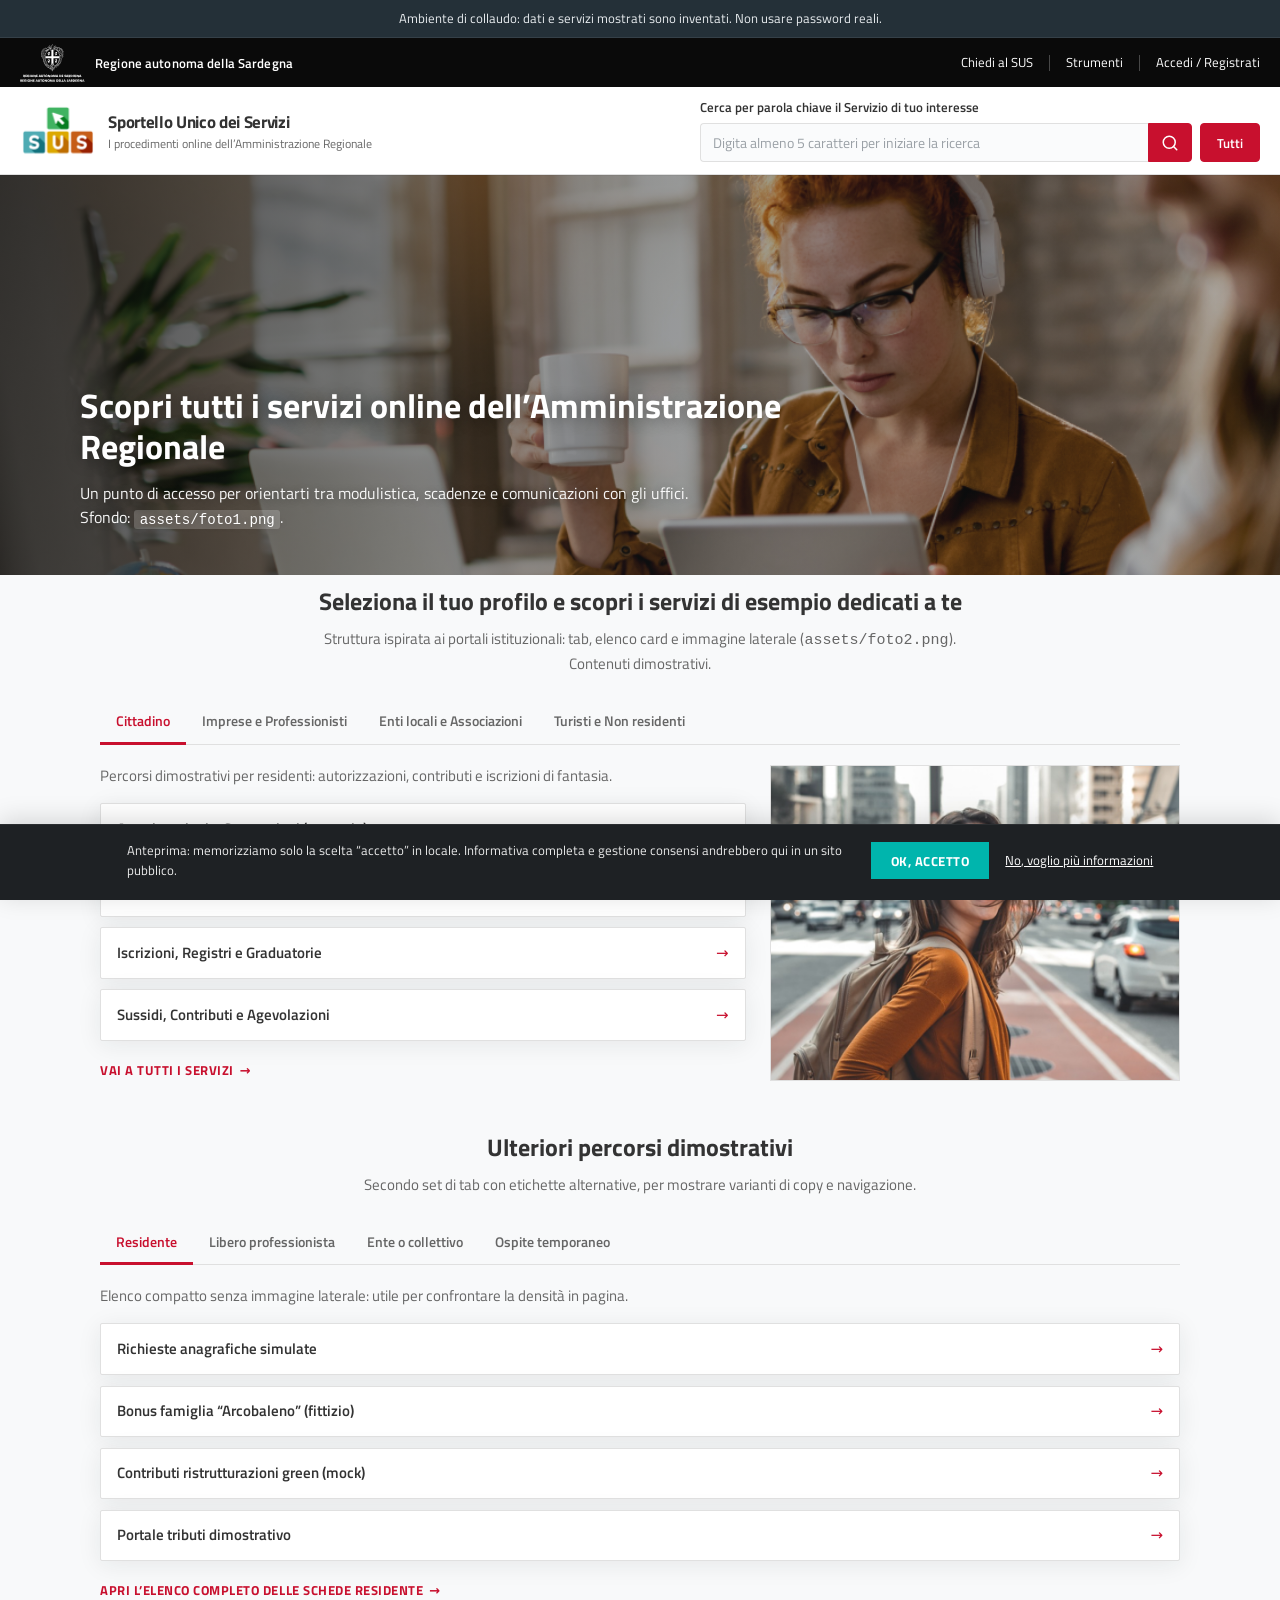
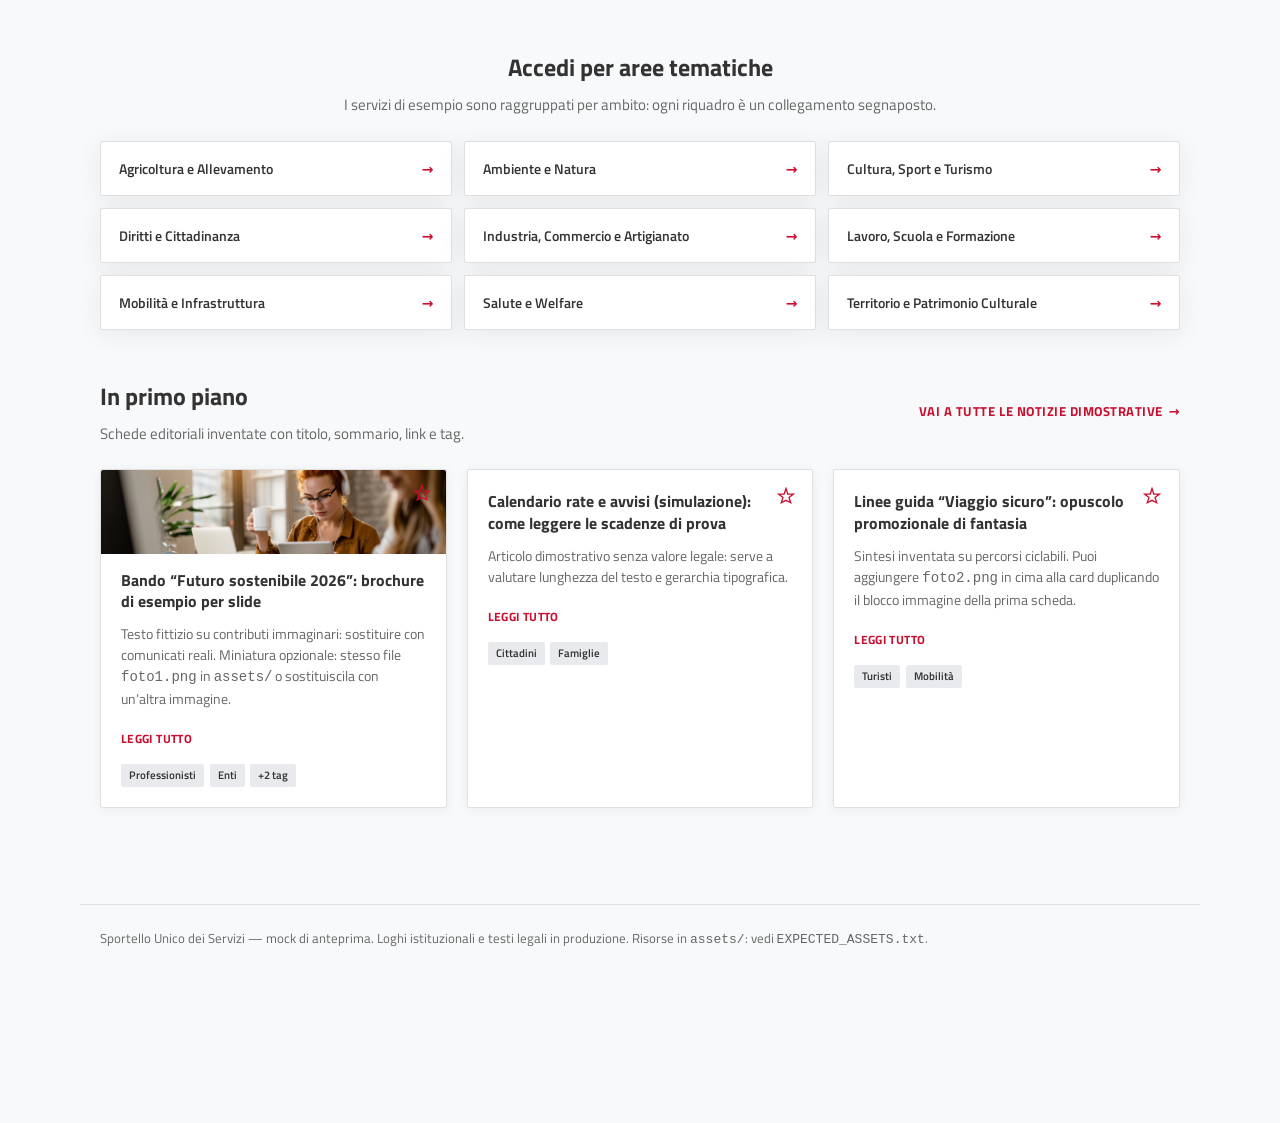
==== index.html @ 2d4ce929 "Update index.html" ====
<!DOCTYPE html>
<!-- Trace: DEMO-SUS-RESTYLE — mock layout; add files listed in assets/EXPECTED_ASSETS.txt -->
<html lang="it">
  <head>
    <meta charset="utf-8" />
    <meta name="viewport" content="width=device-width, initial-scale=1" />
    <meta name="robots" content="noindex, nofollow" />
    <title>Sportello Unico dei Servizi — Dimostrazione</title>
    <link rel="stylesheet" href="styles.css" />
  </head>
  <body data-page="home">
    <div class="demo-banner" role="status">
      Ambiente di collaudo: dati e servizi mostrati sono inventati. Non usare
      password reali.
    </div>

    <header class="site-header">
      <div class="site-header__util">
        <div class="site-header__util-start">
          <div class="site-header__region-brand">
            <img
              class="site-header__region-logo"
              src="assets/regione_autonoma.svg"
              width="102"
              height="60"
              alt=""
              aria-hidden="true"
            />
            <span class="site-header__region-name"
              >Regione autonoma della Sardegna</span
            >
          </div>
        </div>
        <div class="site-header__util-end">
          <a href="#">Chiedi al SUS</a>
          <span class="site-header__util-sep" aria-hidden="true"></span>
          <button type="button">Strumenti</button>
          <span class="site-header__util-sep" aria-hidden="true"></span>
          <a href="#">Accedi / Registrati</a>
        </div>
      </div>
      <div class="site-header__main">
        <a class="site-header__brand" href="index.html">
          <img
            class="site-header__portal-logo"
            src="assets/sus-logo.svg"
            width="160"
            height="52"
            alt="Sportello Unico dei Servizi"
          />
          <span class="site-header__titles">
            <strong>Sportello Unico dei Servizi</strong>
            <span>I procedimenti online dell’Amministrazione Regionale</span>
          </span>
        </a>
        <div class="site-header__search-wrap">
          <p class="site-header__search-label">
            Cerca per parola chiave il Servizio di tuo interesse
          </p>
          <div class="site-header__search-row">
            <div class="site-header__search-combo">
              <input
                type="search"
                placeholder="Digita almeno 5 caratteri per iniziare la ricerca"
                aria-label="Cerca servizi"
                readonly
                tabindex="-1"
              />
              <span class="site-header__search-btn" aria-hidden="true">
                <svg
                  width="18"
                  height="18"
                  viewBox="0 0 24 24"
                  fill="none"
                  stroke="currentColor"
                  stroke-width="2"
                  stroke-linecap="round"
                >
                  <circle cx="11" cy="11" r="8" />
                  <path d="m21 21-4.3-4.3" />
                </svg>
              </span>
            </div>
            <button type="button" class="site-header__search-all">Tutti</button>
          </div>
        </div>
      </div>
    </header>

    <section class="page-hero" aria-labelledby="hero-heading">
      <div class="page-hero__inner">
        <h1 id="hero-heading" class="page-hero__title">
          Scopri tutti i servizi online dell’Amministrazione Regionale
        </h1>
        <p class="page-hero__lead">
          Un punto di accesso per orientarti tra modulistica, scadenze e
          comunicazioni con gli uffici. Sfondo: <code class="page-hero__code"
            >assets/foto1.png</code
          >.
        </p>
      </div>
    </section>

    <div class="landing-main">
      <section
        class="landing-section tab-section profile-block"
        id="section-sus-profiles"
        aria-labelledby="profiles-heading"
      >
        <div class="section-head">
          <h2 id="profiles-heading" class="section-head__title">
            Seleziona il tuo profilo e scopri i servizi di esempio dedicati a te
          </h2>
          <p class="section-head__lead">
            Struttura ispirata ai portali istituzionali: tab, elenco card e
            immagine laterale (<code>assets/foto2.png</code>). Contenuti
            dimostrativi.
          </p>
        </div>
        <div
          class="profile-tabs"
          role="tablist"
          aria-label="Profilo utente (dimostrazione)"
        >
          <button
            type="button"
            class="profile-tabs__tab is-active"
            role="tab"
            aria-selected="true"
            data-tab-id="citizen"
          >
            Cittadino
          </button>
          <button
            type="button"
            class="profile-tabs__tab"
            role="tab"
            aria-selected="false"
            data-tab-id="business"
          >
            Imprese e Professionisti
          </button>
          <button
            type="button"
            class="profile-tabs__tab"
            role="tab"
            aria-selected="false"
            data-tab-id="local"
          >
            Enti locali e Associazioni
          </button>
          <button
            type="button"
            class="profile-tabs__tab"
            role="tab"
            aria-selected="false"
            data-tab-id="tourist"
          >
            Turisti e Non residenti
          </button>
        </div>
        <div class="profile-panels-wrap">
          <div
            class="profile-panel profile-panel--split"
            role="tabpanel"
            data-tab-panel="citizen"
          >
            <div class="profile-panel__main">
              <p class="profile-panel__intro">
                Percorsi dimostrativi per residenti: autorizzazioni, contributi
                e iscrizioni di fantasia.
              </p>
              <ul class="service-list">
                <li>
                  <a href="#"
                    ><span>Autorizzazioni e Concessioni (esempio)</span
                    ><span class="arrow" aria-hidden="true"></span
                  ></a>
                </li>
                <li>
                  <a href="#"
                    ><span>Finanziamenti (scheda mock)</span
                    ><span class="arrow" aria-hidden="true"></span
                  ></a>
                </li>
                <li>
                  <a href="#"
                    ><span>Iscrizioni, Registri e Graduatorie</span
                    ><span class="arrow" aria-hidden="true"></span
                  ></a>
                </li>
                <li>
                  <a href="#"
                    ><span>Sussidi, Contributi e Agevolazioni</span
                    ><span class="arrow" aria-hidden="true"></span
                  ></a>
                </li>
              </ul>
              <p class="profile-panel__cta">
                <a class="text-link" href="#">Vai a tutti i servizi</a>
              </p>
            </div>
            <div class="profile-panel__media">
              <img
                src="assets/foto2.png"
                width="520"
                height="360"
                alt=""
                loading="lazy"
              />
            </div>
          </div>
          <div
            class="profile-panel profile-panel--split"
            hidden
            role="tabpanel"
            data-tab-panel="business"
          >
            <div class="profile-panel__main">
              <p class="profile-panel__intro">
                Schede di prova per imprese, studi professionali e artigiani.
              </p>
              <ul class="service-list">
                <li>
                  <a href="#"
                    ><span>Bandi e finanziamenti impresa (fittizio)</span
                    ><span class="arrow" aria-hidden="true"></span
                  ></a>
                </li>
                <li>
                  <a href="#"
                    ><span>Commercio e vigilanza — moduli demo</span
                    ><span class="arrow" aria-hidden="true"></span
                  ></a>
                </li>
                <li>
                  <a href="#"
                    ><span>Certificazioni e dichiarazioni (mock)</span
                    ><span class="arrow" aria-hidden="true"></span
                  ></a>
                </li>
                <li>
                  <a href="#"
                    ><span>Innovazione e digitalizzazione (esempio)</span
                    ><span class="arrow" aria-hidden="true"></span
                  ></a>
                </li>
              </ul>
              <p class="profile-panel__cta">
                <a class="text-link" href="#">Vai a tutti i servizi</a>
              </p>
            </div>
            <div class="profile-panel__media">
              <img
                src="assets/foto2.png"
                width="520"
                height="360"
                alt=""
                loading="lazy"
              />
            </div>
          </div>
          <div
            class="profile-panel profile-panel--split"
            hidden
            role="tabpanel"
            data-tab-panel="local"
          >
            <div class="profile-panel__main">
              <p class="profile-panel__intro">
                Contenuti di esempio per enti territoriali e associazioni
                convenzionate.
              </p>
              <ul class="service-list">
                <li>
                  <a href="#"
                    ><span>Progetti e convenzioni (testo dimostrativo)</span
                    ><span class="arrow" aria-hidden="true"></span
                  ></a>
                </li>
                <li>
                  <a href="#"
                    ><span>Modulistica PNRR / fondi (fittizio)</span
                    ><span class="arrow" aria-hidden="true"></span
                  ></a>
                </li>
                <li>
                  <a href="#"
                    ><span>Trasparenza e pubblicità atti (mock)</span
                    ><span class="arrow" aria-hidden="true"></span
                  ></a>
                </li>
                <li>
                  <a href="#"
                    ><span>Partecipazione e consultazioni (esempio)</span
                    ><span class="arrow" aria-hidden="true"></span
                  ></a>
                </li>
              </ul>
              <p class="profile-panel__cta">
                <a class="text-link" href="#">Vai a tutti i servizi</a>
              </p>
            </div>
            <div class="profile-panel__media">
              <img
                src="assets/foto2.png"
                width="520"
                height="360"
                alt=""
                loading="lazy"
              />
            </div>
          </div>
          <div
            class="profile-panel profile-panel--split"
            hidden
            role="tabpanel"
            data-tab-panel="tourist"
          >
            <div class="profile-panel__main">
              <p class="profile-panel__intro">
                Informazioni di cortesia simulate per soggiorni brevi e
                visitatori.
              </p>
              <ul class="service-list">
                <li>
                  <a href="#"
                    ><span>Orientamento sanitario (scheda demo)</span
                    ><span class="arrow" aria-hidden="true"></span
                  ></a>
                </li>
                <li>
                  <a href="#"
                    ><span>Mobilità, parcheggi e trasporti (esempio)</span
                    ><span class="arrow" aria-hidden="true"></span
                  ></a>
                </li>
                <li>
                  <a href="#"
                    ><span>Cultura, eventi e musei (fittizio)</span
                    ><span class="arrow" aria-hidden="true"></span
                  ></a>
                </li>
                <li>
                  <a href="#"
                    ><span>Permessi e pratiche per non residenti (mock)</span
                    ><span class="arrow" aria-hidden="true"></span
                  ></a>
                </li>
              </ul>
              <p class="profile-panel__cta">
                <a class="text-link" href="#">Vai a tutti i servizi</a>
              </p>
            </div>
            <div class="profile-panel__media">
              <img
                src="assets/foto2.png"
                width="520"
                height="360"
                alt=""
                loading="lazy"
              />
            </div>
          </div>
        </div>
      </section>

      <section
        class="landing-section tab-section profile-block-secondary"
        id="section-demo-profiles"
        aria-labelledby="demo-profiles-heading"
      >
        <div class="section-head">
          <h2 id="demo-profiles-heading" class="section-head__title">
            Ulteriori percorsi dimostrativi
          </h2>
          <p class="section-head__lead">
            Secondo set di tab con etichette alternative, per mostrare varianti
            di copy e navigazione.
          </p>
        </div>
        <div class="profile-tabs" role="tablist" aria-label="Profili demo">
          <button
            type="button"
            class="profile-tabs__tab is-active"
            role="tab"
            aria-selected="true"
            data-tab-id="resident"
          >
            Residente
          </button>
          <button
            type="button"
            class="profile-tabs__tab"
            role="tab"
            aria-selected="false"
            data-tab-id="freelance"
          >
            Libero professionista
          </button>
          <button
            type="button"
            class="profile-tabs__tab"
            role="tab"
            aria-selected="false"
            data-tab-id="collective"
          >
            Ente o collettivo
          </button>
          <button
            type="button"
            class="profile-tabs__tab"
            role="tab"
            aria-selected="false"
            data-tab-id="guest"
          >
            Ospite temporaneo
          </button>
        </div>
        <div class="profile-panels-wrap">
          <div class="profile-panel" role="tabpanel" data-tab-panel="resident">
            <p class="profile-panel__intro">
              Elenco compatto senza immagine laterale: utile per confrontare la
              densità in pagina.
            </p>
            <ul class="service-list">
              <li>
                <a href="#"
                  ><span>Richieste anagrafiche simulate</span
                  ><span class="arrow" aria-hidden="true"></span
                ></a>
              </li>
              <li>
                <a href="#"
                  ><span>Bonus famiglia “Arcobaleno” (fittizio)</span
                  ><span class="arrow" aria-hidden="true"></span
                ></a>
              </li>
              <li>
                <a href="#"
                  ><span>Contributi ristrutturazioni green (mock)</span
                  ><span class="arrow" aria-hidden="true"></span
                ></a>
              </li>
              <li>
                <a href="#"
                  ><span>Portale tributi dimostrativo</span
                  ><span class="arrow" aria-hidden="true"></span
                ></a>
              </li>
            </ul>
            <p class="profile-panel__cta">
              <a class="text-link" href="#"
                >Apri l’elenco completo delle schede residente</a
              >
            </p>
          </div>
          <div
            class="profile-panel"
            hidden
            role="tabpanel"
            data-tab-panel="freelance"
          >
            <p class="profile-panel__intro">
              Flussi inventati per partite IVA e studi professionali.
            </p>
            <ul class="service-list">
              <li>
                <a href="#"
                  ><span>Adempimenti “FastTrack” (mock)</span
                  ><span class="arrow" aria-hidden="true"></span
                ></a>
              </li>
              <li>
                <a href="#"
                  ><span>Formazione continua — avvisi demo</span
                  ><span class="arrow" aria-hidden="true"></span
                ></a>
              </li>
              <li>
                <a href="#"
                  ><span>Bandi cooperazione (esempio)</span
                  ><span class="arrow" aria-hidden="true"></span
                ></a>
              </li>
              <li>
                <a href="#"
                  ><span>Certificazioni ambientali (fittizio)</span
                  ><span class="arrow" aria-hidden="true"></span
                ></a>
              </li>
            </ul>
            <p class="profile-panel__cta">
              <a class="text-link" href="#">Vai alle schede professionisti</a>
            </p>
          </div>
          <div
            class="profile-panel"
            hidden
            role="tabpanel"
            data-tab-panel="collective"
          >
            <p class="profile-panel__intro">
              Modulistica e avvisi di prova per enti e associazioni.
            </p>
            <ul class="service-list">
              <li>
                <a href="#"
                  ><span>Avvisi per enti convenzionati</span
                  ><span class="arrow" aria-hidden="true"></span
                ></a>
              </li>
              <li>
                <a href="#"
                  ><span>Progetti comunitari (mock)</span
                  ><span class="arrow" aria-hidden="true"></span
                ></a>
              </li>
              <li>
                <a href="#"
                  ><span>Report trasparenza (dati finti)</span
                  ><span class="arrow" aria-hidden="true"></span
                ></a>
              </li>
              <li>
                <a href="#"
                  ><span>Calendario incontri (esempio)</span
                  ><span class="arrow" aria-hidden="true"></span
                ></a>
              </li>
            </ul>
            <p class="profile-panel__cta">
              <a class="text-link" href="#">Risorse per gli enti</a>
            </p>
          </div>
          <div
            class="profile-panel"
            hidden
            role="tabpanel"
            data-tab-panel="guest"
          >
            <p class="profile-panel__intro">
              FAQ e guide simulate per visitatori temporanei.
            </p>
            <ul class="service-list">
              <li>
                <a href="#"
                  ><span>Guida “48 ore in città” (fittizio)</span
                  ><span class="arrow" aria-hidden="true"></span
                ></a>
              </li>
              <li>
                <a href="#"
                  ><span>Sanità di base — testo esemplificativo</span
                  ><span class="arrow" aria-hidden="true"></span
                ></a>
              </li>
              <li>
                <a href="#"
                  ><span>Mobilità e parcheggi (demo)</span
                  ><span class="arrow" aria-hidden="true"></span
                ></a>
              </li>
              <li>
                <a href="#"
                  ><span>Eventi stagionali (calendario mock)</span
                  ><span class="arrow" aria-hidden="true"></span
                ></a>
              </li>
            </ul>
            <p class="profile-panel__cta">
              <a class="text-link" href="#">Area visitatori</a>
            </p>
          </div>
        </div>
      </section>

      <section class="landing-section" aria-labelledby="themes-heading">
        <div class="section-head">
          <h2 id="themes-heading" class="section-head__title">
            Accedi per aree tematiche
          </h2>
          <p class="section-head__lead">
            I servizi di esempio sono raggruppati per ambito: ogni riquadro è un
            collegamento segnaposto.
          </p>
        </div>
        <div class="theme-grid">
          <a class="theme-grid__cell" href="#"
            ><span>Agricoltura e Allevamento</span
            ><span class="arrow" aria-hidden="true"></span
          ></a>
          <a class="theme-grid__cell" href="#"
            ><span>Ambiente e Natura</span
            ><span class="arrow" aria-hidden="true"></span
          ></a>
          <a class="theme-grid__cell" href="#"
            ><span>Cultura, Sport e Turismo</span
            ><span class="arrow" aria-hidden="true"></span
          ></a>
          <a class="theme-grid__cell" href="#"
            ><span>Diritti e Cittadinanza</span
            ><span class="arrow" aria-hidden="true"></span
          ></a>
          <a class="theme-grid__cell" href="#"
            ><span>Industria, Commercio e Artigianato</span
            ><span class="arrow" aria-hidden="true"></span
          ></a>
          <a class="theme-grid__cell" href="#"
            ><span>Lavoro, Scuola e Formazione</span
            ><span class="arrow" aria-hidden="true"></span
          ></a>
          <a class="theme-grid__cell" href="#"
            ><span>Mobilità e Infrastruttura</span
            ><span class="arrow" aria-hidden="true"></span
          ></a>
          <a class="theme-grid__cell" href="#"
            ><span>Salute e Welfare</span
            ><span class="arrow" aria-hidden="true"></span
          ></a>
          <a class="theme-grid__cell" href="#"
            ><span>Territorio e Patrimonio Culturale</span
            ><span class="arrow" aria-hidden="true"></span
          ></a>
        </div>
      </section>

      <section class="landing-section" aria-labelledby="spotlight-heading">
        <div class="section-head section-head--row">
          <div>
            <h2 id="spotlight-heading" class="section-head__title">
              In primo piano
            </h2>
            <p class="section-head__lead">
              Schede editoriali inventate con titolo, sommario, link e tag.
            </p>
          </div>
          <a class="text-link text-link--block" href="#"
            >Vai a tutte le notizie dimostrative</a
          >
        </div>
        <div class="spotlight-grid">
          <article class="spotlight-card spotlight-card--has-thumb">
            <div class="spotlight-card__thumb-wrap">
              <img
                class="spotlight-card__thumb"
                src="assets/foto1.png"
                width="400"
                height="200"
                alt=""
                loading="lazy"
              />
              <button
                type="button"
                class="spotlight-card__pin"
                aria-label="Preferito (dimostrativo)"
              >
                <svg
                  width="18"
                  height="18"
                  viewBox="0 0 24 24"
                  fill="none"
                  stroke="currentColor"
                  stroke-width="1.75"
                  aria-hidden="true"
                >
                  <path
                    d="M12 2l2.4 7.4H22l-6 4.6 2.3 7L12 17.8 5.7 21l2.3-7-6-4.6h7.6L12 2z"
                  />
                </svg>
              </button>
            </div>
            <h3 class="spotlight-card__title">
              Bando “Futuro sostenibile 2026”: brochure di esempio per slide
            </h3>
            <p class="spotlight-card__excerpt">
              Testo fittizio su contributi immaginari: sostituire con comunicati
              reali. Miniatura opzionale: stesso file
              <code>foto1.png</code> in <code>assets/</code> o sostituiscila con
              un’altra immagine.
            </p>
            <a class="spotlight-card__read" href="#">Leggi tutto</a>
            <div class="spotlight-card__tags">
              <span class="tag">Professionisti</span>
              <span class="tag">Enti</span>
              <span class="tag">+2 tag</span>
            </div>
          </article>
          <article class="spotlight-card">
            <button
              type="button"
              class="spotlight-card__pin"
              aria-label="Preferito (dimostrativo)"
            >
              <svg
                width="18"
                height="18"
                viewBox="0 0 24 24"
                fill="none"
                stroke="currentColor"
                stroke-width="1.75"
                aria-hidden="true"
              >
                <path
                  d="M12 2l2.4 7.4H22l-6 4.6 2.3 7L12 17.8 5.7 21l2.3-7-6-4.6h7.6L12 2z"
                />
              </svg>
            </button>
            <h3 class="spotlight-card__title">
              Calendario rate e avvisi (simulazione): come leggere le scadenze di
              prova
            </h3>
            <p class="spotlight-card__excerpt">
              Articolo dimostrativo senza valore legale: serve a valutare
              lunghezza del testo e gerarchia tipografica.
            </p>
            <a class="spotlight-card__read" href="#">Leggi tutto</a>
            <div class="spotlight-card__tags">
              <span class="tag">Cittadini</span>
              <span class="tag">Famiglie</span>
            </div>
          </article>
          <article class="spotlight-card">
            <button
              type="button"
              class="spotlight-card__pin"
              aria-label="Preferito (dimostrativo)"
            >
              <svg
                width="18"
                height="18"
                viewBox="0 0 24 24"
                fill="none"
                stroke="currentColor"
                stroke-width="1.75"
                aria-hidden="true"
              >
                <path
                  d="M12 2l2.4 7.4H22l-6 4.6 2.3 7L12 17.8 5.7 21l2.3-7-6-4.6h7.6L12 2z"
                />
              </svg>
            </button>
            <h3 class="spotlight-card__title">
              Linee guida “Viaggio sicuro”: opuscolo promozionale di fantasia
            </h3>
            <p class="spotlight-card__excerpt">
              Sintesi inventata su percorsi ciclabili. Puoi aggiungere
              <code>foto2.png</code> in cima alla card duplicando il blocco
              immagine della prima scheda.
            </p>
            <a class="spotlight-card__read" href="#">Leggi tutto</a>
            <div class="spotlight-card__tags">
              <span class="tag">Turisti</span>
              <span class="tag">Mobilità</span>
            </div>
          </article>
        </div>
      </section>
    </div>

    <footer class="site-footer">
      <p>
        Sportello Unico dei Servizi — mock di anteprima. Loghi istituzionali e
        testi legali in produzione. Risorse in <code>assets/</code>: vedi
        <code>EXPECTED_ASSETS.txt</code>.
      </p>
    </footer>

    <div
      id="cookie-banner"
      class="cookie-banner"
      role="region"
      aria-label="Messaggio cookie dimostrativo"
    >
      <p class="cookie-banner__text">
        Anteprima: memorizziamo solo la scelta “accetto” in locale. Informativa
        completa e gestione consensi andrebbero qui in un sito pubblico.
      </p>
      <div class="cookie-banner__actions">
        <button type="button" id="cookie-accept" class="cookie-banner__accept">
          OK, ACCETTO
        </button>
        <a class="cookie-banner__more" href="#">No, voglio più informazioni</a>
      </div>
    </div>

    <script src="app.js"></script>
    <script type='text/javascript'>
	function initEmbeddedMessaging() {
		try {
			embeddedservice_bootstrap.settings.language = 'it'; // For example, enter 'en' or 'en-US'

			embeddedservice_bootstrap.init(
				'00DHp00000KPvKF',
				'Messaging_Settig_for_Agentforce',
				'https://dx1777560661981.my.site.com/ESWMessagingSettigforA1778484391162',
				{
					scrt2URL: 'https://dx1777560661981.my.salesforce-scrt.com'
				}
			);
		} catch (err) {
			console.error('Error loading Embedded Messaging: ', err);
		}
	};
</script>
<script type='text/javascript' src='https://dx1777560661981.my.site.com/ESWMessagingSettigforA1778484391162/assets/js/bootstrap.min.js' onload='initEmbeddedMessaging()'></script>

  </body>
</html>
---- styles.css ----
/* Trace: DEMO-SUS-RESTYLE — SUS-inspired UI for static POC */

@import url("https://fonts.googleapis.com/css2?family=Titillium+Web:ital,wght@0,400;0,600;0,700;1,400&display=swap");

:root {
  --color-page-bg: #f8f9fa;
  --color-surface: #ffffff;
  --color-text: #333333;
  --color-muted: #666666;
  --color-border: #e0e0e0;
  --color-header-dark: #0a0a0a;
  --color-header-darker: #1e2124;
  --color-accent-red: #c8102e;
  --color-accent-red-hover: #a00d26;
  --color-accent-teal: #00b5ad;
  --color-accent-teal-hover: #009a94;
  --color-demo-bar: #243038;
  --radius: 4px;
  --radius-card: 2px;
  --shadow-soft: 0 4px 24px rgba(30, 33, 36, 0.08);
  --shadow-card: 0 2px 12px rgba(30, 33, 36, 0.06);
  --focus-ring: 0 0 0 3px rgba(200, 16, 46, 0.35);
  --header-util-height: 40px;
  --header-main-height: 72px;
}

*,
*::before,
*::after {
  box-sizing: border-box;
}

html {
  font-size: 16px;
}

body {
  margin: 0;
  min-height: 100vh;
  font-family: "Titillium Web", system-ui, -apple-system, "Segoe UI", sans-serif;
  background: var(--color-page-bg);
  color: var(--color-text);
  line-height: 1.5;
}

/* --- Demo POC banner --- */
.demo-banner {
  position: sticky;
  top: 0;
  z-index: 200;
  padding: 0.55rem 1.25rem;
  background: var(--color-demo-bar);
  color: #e8ecef;
  font-size: 0.8125rem;
  text-align: center;
  border-bottom: 1px solid rgba(255, 255, 255, 0.08);
}

/* --- Site header --- */
.site-header {
  position: relative;
  z-index: 50;
  box-shadow: 0 1px 0 rgba(0, 0, 0, 0.06);
}

.site-header__util {
  display: flex;
  align-items: center;
  justify-content: space-between;
  gap: 1rem;
  min-height: var(--header-util-height);
  padding: 0.35rem 1.25rem;
  background: var(--color-header-dark);
  color: #fff;
  font-size: 0.8125rem;
}

.site-header__util-end {
  display: flex;
  align-items: center;
  justify-content: flex-end;
  flex-wrap: wrap;
  gap: 1rem;
}

.site-header__region-brand {
  display: flex;
  align-items: center;
  gap: 0.65rem;
  min-width: 0;
}

.site-header__region-name {
  color: inherit;
  font-size: 0.8125rem;
  font-weight: 600;
  line-height: 1.25;
  letter-spacing: 0.01em;
  min-width: 0;
}

.site-header__region-logo {
  display: block;
  height: 38px;
  width: auto;
  max-width: 120px;
  object-fit: contain;
  flex-shrink: 0;
}

.site-header__portal-logo {
  display: block;
  height: 52px;
  width: auto;
  max-width: 200px;
  object-fit: contain;
  flex-shrink: 0;
}

.site-header__util a,
.site-header__util button {
  color: #fff;
  text-decoration: none;
  background: none;
  border: none;
  font: inherit;
  cursor: pointer;
  padding: 0;
}

.site-header__util a:hover,
.site-header__util button:hover {
  text-decoration: underline;
}

.site-header__util-sep {
  width: 1px;
  height: 1rem;
  background: rgba(255, 255, 255, 0.25);
}

.site-header__main {
  display: flex;
  flex-wrap: wrap;
  align-items: center;
  justify-content: space-between;
  gap: 1rem;
  min-height: var(--header-main-height);
  padding: 0.75rem 1.25rem;
  background: var(--color-surface);
  border-bottom: 1px solid var(--color-border);
}

.site-header__brand {
  display: flex;
  align-items: center;
  gap: 0.75rem;
  text-decoration: none;
  color: inherit;
}

.site-header__titles {
  display: flex;
  flex-direction: column;
  gap: 0.1rem;
}

.site-header__titles strong {
  font-size: 1.05rem;
  font-weight: 700;
  letter-spacing: -0.02em;
}

.site-header__titles span {
  font-size: 0.75rem;
  color: var(--color-muted);
  max-width: 340px;
  line-height: 1.3;
}

.site-header__search-wrap {
  display: flex;
  flex-direction: column;
  align-items: stretch;
  flex: 1;
  min-width: 200px;
  max-width: 560px;
  gap: 0.4rem;
}

.site-header__search-label {
  margin: 0;
  font-size: 0.8125rem;
  font-weight: 600;
  color: var(--color-text);
  line-height: 1.35;
}

.site-header__search-row {
  display: flex;
  flex-wrap: wrap;
  align-items: stretch;
  gap: 0.5rem;
  width: 100%;
}

.site-header__search-combo {
  display: flex;
  align-items: stretch;
  flex: 1;
  min-width: 200px;
}

.site-header__search-combo input {
  flex: 1;
  min-width: 0;
  padding: 0.5rem 0.75rem;
  border: 1px solid var(--color-border);
  border-right: none;
  border-radius: var(--radius) 0 0 var(--radius);
  font: inherit;
  font-size: 0.875rem;
  background: #fafbfc;
}

.site-header__search-combo input::placeholder {
  color: #9aa0a6;
}

.site-header__search-combo input:focus {
  outline: none;
  border-color: var(--color-accent-red);
  box-shadow: inset 0 0 0 1px var(--color-accent-red);
}

.site-header__search-btn {
  display: inline-flex;
  align-items: center;
  justify-content: center;
  width: 44px;
  flex-shrink: 0;
  padding: 0;
  background: var(--color-accent-red);
  border: 1px solid var(--color-accent-red);
  border-radius: 0 var(--radius) var(--radius) 0;
  color: #fff;
  cursor: default;
}

.site-header__search-btn svg {
  display: block;
}

.site-header__search-all {
  padding: 0 1rem;
  font-family: inherit;
  font-size: 0.8125rem;
  font-weight: 600;
  color: #fff;
  background: var(--color-accent-red);
  border: 1px solid var(--color-accent-red);
  border-radius: var(--radius);
  cursor: default;
  white-space: nowrap;
  align-self: stretch;
}

.site-header__search-all:hover {
  background: var(--color-accent-red-hover);
  border-color: var(--color-accent-red-hover);
}

/* --- Full-width hero (background: assets/foto1.png) --- */
.page-hero {
  position: relative;
  min-height: 400px;
  display: flex;
  align-items: flex-end;
  padding: 3rem 1.25rem 2.75rem;
  background-color: #3d4550;
  background-image: linear-gradient(
      105deg,
      rgba(10, 10, 10, 0.75) 0%,
      rgba(30, 33, 36, 0.45) 45%,
      rgba(30, 33, 36, 0.28) 100%
    ),
    url("assets/foto1.png");
  background-size: cover;
  background-position: center;
}

.page-hero__inner {
  max-width: 1120px;
  margin: 0 auto;
  width: 100%;
}

.page-hero__title {
  margin: 0 0 0.85rem;
  max-width: 720px;
  font-size: clamp(1.5rem, 3.2vw, 2.125rem);
  font-weight: 700;
  color: #fff;
  line-height: 1.2;
  text-shadow: 0 2px 16px rgba(0, 0, 0, 0.35);
}

.page-hero__lead {
  margin: 0;
  max-width: 640px;
  font-size: 1rem;
  color: rgba(255, 255, 255, 0.95);
  line-height: 1.55;
  text-shadow: 0 1px 8px rgba(0, 0, 0, 0.3);
}

.page-hero__code {
  padding: 0.12em 0.4em;
  font-size: 0.88em;
  font-family: ui-monospace, monospace;
  background: rgba(255, 255, 255, 0.2);
  border-radius: 3px;
  color: #fff;
}

/* --- Landing sections --- */
.landing-main {
  max-width: 1120px;
  margin: 0 auto;
  padding: 0 1.25rem 3rem;
}

.landing-section {
  margin-bottom: 3rem;
}

.section-head {
  margin-bottom: 1.5rem;
  text-align: center;
}

.section-head--row {
  display: flex;
  flex-wrap: wrap;
  align-items: flex-end;
  justify-content: space-between;
  gap: 1rem;
  text-align: left;
}

.section-head__title {
  margin: 0 0 0.5rem;
  font-size: clamp(1.2rem, 2vw, 1.5rem);
  font-weight: 700;
  color: var(--color-text);
}

.section-head__lead {
  margin: 0;
  max-width: 640px;
  margin-left: auto;
  margin-right: auto;
  font-size: 0.9375rem;
  color: var(--color-muted);
  line-height: 1.55;
}

.section-head--row .section-head__lead {
  margin-left: 0;
}

.profile-block {
  padding-top: 0.5rem;
}

.profile-tabs {
  display: flex;
  flex-wrap: wrap;
  gap: 0;
  border-bottom: 1px solid var(--color-border);
  margin-bottom: 1.25rem;
}

.profile-tabs__tab {
  padding: 0.65rem 1rem;
  font-family: inherit;
  font-size: 0.875rem;
  font-weight: 600;
  color: var(--color-muted);
  background: none;
  border: none;
  border-bottom: 3px solid transparent;
  margin-bottom: -1px;
  cursor: pointer;
  transition: color 0.15s ease, border-color 0.15s ease;
}

.profile-tabs__tab:hover {
  color: var(--color-text);
}

.profile-tabs__tab.is-active {
  color: var(--color-accent-red);
  border-bottom-color: var(--color-accent-red);
}

.profile-tabs__tab:focus-visible {
  outline: none;
  box-shadow: var(--focus-ring);
  border-radius: 2px;
}

.profile-panel[hidden] {
  display: none !important;
}

.profile-panel--split {
  display: grid;
  grid-template-columns: 1fr minmax(220px, 38%);
  gap: 1.5rem;
  align-items: stretch;
}

.profile-panel__main {
  min-width: 0;
}

.profile-panel__media {
  border: 1px solid var(--color-border);
  background: #f0f1f3;
  overflow: hidden;
  min-height: 240px;
}

.profile-panel__media img {
  display: block;
  width: 100%;
  height: 100%;
  min-height: 260px;
  object-fit: cover;
}

.profile-panel__intro {
  margin: 0 0 1rem;
  font-size: 0.9375rem;
  color: var(--color-muted);
  max-width: 720px;
}

.service-list {
  list-style: none;
  margin: 0 0 1rem;
  padding: 0;
  display: flex;
  flex-direction: column;
  gap: 0.65rem;
}

.service-list a {
  display: flex;
  align-items: center;
  justify-content: space-between;
  gap: 1rem;
  padding: 0.85rem 1rem;
  background: var(--color-surface);
  border: 1px solid var(--color-border);
  border-radius: var(--radius-card);
  text-decoration: none;
  color: var(--color-text);
  font-weight: 600;
  font-size: 0.9375rem;
  box-shadow: var(--shadow-soft);
  transition: border-color 0.15s ease, box-shadow 0.15s ease;
}

.service-list a:hover {
  border-color: rgba(196, 30, 58, 0.35);
}

.service-list .arrow::after {
  content: "→";
  color: var(--color-accent-red);
  font-weight: 400;
}

.profile-panel__cta {
  margin: 0;
}

.text-link {
  display: inline-flex;
  align-items: center;
  gap: 0.35rem;
  font-size: 0.8125rem;
  font-weight: 700;
  letter-spacing: 0.04em;
  text-transform: uppercase;
  color: var(--color-accent-red);
  text-decoration: none;
}

.text-link:hover {
  text-decoration: underline;
}

.text-link::after {
  content: "→";
  text-decoration: none;
}

.text-link--block {
  align-self: center;
}

.theme-grid {
  display: grid;
  grid-template-columns: repeat(3, 1fr);
  gap: 0.75rem;
}

.theme-grid__cell {
  display: flex;
  align-items: center;
  justify-content: space-between;
  gap: 0.75rem;
  padding: 1rem 1.1rem;
  background: var(--color-surface);
  border: 1px solid var(--color-border);
  border-radius: var(--radius-card);
  text-decoration: none;
  color: var(--color-text);
  font-weight: 600;
  font-size: 0.875rem;
  box-shadow: var(--shadow-soft);
  transition: border-color 0.15s ease;
}

.theme-grid__cell:hover {
  border-color: rgba(196, 30, 58, 0.3);
}

.theme-grid__cell .arrow::after {
  content: "→";
  color: var(--color-accent-red);
  flex-shrink: 0;
}

.spotlight-grid {
  display: grid;
  grid-template-columns: repeat(3, 1fr);
  gap: 1.25rem;
}

.spotlight-card {
  position: relative;
  padding: 1.35rem 1.25rem 1.25rem;
  background: var(--color-surface);
  border: 1px solid var(--color-border);
  border-radius: var(--radius-card);
  box-shadow: var(--shadow-card);
}

.spotlight-card--has-thumb {
  padding: 0 0 1.25rem;
}

.spotlight-card__thumb-wrap {
  position: relative;
  margin: 0 0 1rem;
  overflow: hidden;
  border-radius: var(--radius-card) var(--radius-card) 0 0;
  background: #e8eaed;
}

.spotlight-card__thumb {
  display: block;
  width: 100%;
  height: auto;
  max-height: 200px;
  object-fit: cover;
}

.spotlight-card__thumb-wrap .spotlight-card__pin {
  position: absolute;
  top: 0.65rem;
  right: 0.65rem;
}

.spotlight-card--has-thumb .spotlight-card__title,
.spotlight-card--has-thumb .spotlight-card__excerpt,
.spotlight-card--has-thumb .spotlight-card__read,
.spotlight-card--has-thumb .spotlight-card__tags {
  padding-left: 1.25rem;
  padding-right: 1.25rem;
}

.spotlight-card__pin {
  position: absolute;
  top: 0.85rem;
  right: 0.85rem;
  padding: 0.25rem;
  border: none;
  background: none;
  color: var(--color-accent-red);
  cursor: default;
  line-height: 0;
}

.spotlight-card__title {
  margin: 0 0 0.65rem;
  padding-right: 2rem;
  font-size: 1rem;
  font-weight: 700;
  line-height: 1.35;
  color: var(--color-text);
  display: -webkit-box;
  -webkit-line-clamp: 4;
  -webkit-box-orient: vertical;
  overflow: hidden;
}

.spotlight-card__excerpt {
  margin: 0 0 1rem;
  font-size: 0.875rem;
  color: var(--color-muted);
  line-height: 1.5;
}

.spotlight-card__read {
  display: inline-block;
  margin-bottom: 1rem;
  font-size: 0.75rem;
  font-weight: 700;
  letter-spacing: 0.03em;
  text-transform: uppercase;
  color: var(--color-accent-red);
  text-decoration: none;
}

.spotlight-card__read:hover {
  text-decoration: underline;
}

.spotlight-card__tags {
  display: flex;
  flex-wrap: wrap;
  gap: 0.35rem;
}

.tag {
  padding: 0.2rem 0.5rem;
  font-size: 0.6875rem;
  font-weight: 600;
  color: var(--color-text);
  background: #e8eaed;
  border-radius: 2px;
}

.site-footer {
  max-width: 1120px;
  margin: 0 auto;
  padding: 1.5rem 1.25rem 6rem;
  border-top: 1px solid var(--color-border);
}

.site-footer p {
  margin: 0;
  font-size: 0.8125rem;
  color: var(--color-muted);
  line-height: 1.5;
}

/* --- Generic page wrap (dashboard) --- */
.page-wrap {
  display: flex;
  flex-direction: column;
  align-items: center;
  justify-content: center;
  min-height: calc(100vh - var(--header-util-height) - var(--header-main-height) - 120px);
  padding: 2rem 1rem 5rem;
}

.card {
  width: 100%;
  max-width: 420px;
  background: var(--color-surface);
  border-radius: var(--radius-card);
  box-shadow: var(--shadow-card);
  border: 1px solid var(--color-border);
  padding: 2rem 2rem 1.75rem;
}

.card--wide {
  max-width: 560px;
}

.brand {
  text-align: center;
  margin-bottom: 1.75rem;
}

.brand h1,
.brand h2 {
  margin: 0 0 0.35rem;
  font-size: 1.5rem;
  font-weight: 700;
  color: var(--color-text);
}

.brand p {
  margin: 0;
  font-size: 0.875rem;
  color: var(--color-muted);
}

.field {
  margin-bottom: 1.15rem;
}

.field label {
  display: block;
  font-size: 0.8125rem;
  font-weight: 600;
  margin-bottom: 0.35rem;
  color: var(--color-text);
}

.field input[type="text"],
.field input[type="password"] {
  width: 100%;
  padding: 0.65rem 0.75rem;
  border: 1px solid var(--color-border);
  border-radius: var(--radius);
  font-size: 1rem;
  background: #fafbfc;
}

.field input:focus {
  outline: none;
  border-color: var(--color-accent-red);
  box-shadow: var(--focus-ring);
}

.checkbox-row {
  display: flex;
  align-items: center;
  gap: 0.5rem;
  margin-bottom: 1.25rem;
  font-size: 0.8125rem;
  color: var(--color-muted);
}

.checkbox-row input {
  width: 1rem;
  height: 1rem;
  accent-color: var(--color-accent-red);
}

.btn {
  display: inline-flex;
  align-items: center;
  justify-content: center;
  width: 100%;
  padding: 0.75rem 1rem;
  font-size: 1rem;
  font-weight: 600;
  color: #fff;
  background: var(--color-accent-red);
  border: none;
  border-radius: var(--radius);
  cursor: pointer;
  transition: background 0.15s ease;
}

.btn:hover:not(:disabled) {
  background: var(--color-accent-red-hover);
}

.btn:focus-visible {
  outline: none;
  box-shadow: var(--focus-ring);
}

.btn:disabled {
  opacity: 0.75;
  cursor: not-allowed;
}

.hint {
  margin-top: 1.5rem;
  padding-top: 1rem;
  border-top: 1px dashed var(--color-border);
  font-size: 0.8rem;
  color: var(--color-muted);
  text-align: center;
}

.hint code {
  background: #eef1f3;
  padding: 0.15rem 0.4rem;
  border-radius: 3px;
  font-size: 0.85em;
}

.error-msg {
  display: none;
  margin-bottom: 1rem;
  padding: 0.5rem 0.65rem;
  font-size: 0.875rem;
  color: #9b1c1c;
  background: #fde8e8;
  border-radius: var(--radius);
  border: 1px solid #f5bcbc;
}

.error-msg.is-visible {
  display: block;
}

.dashboard-header {
  margin-bottom: 1.25rem;
}

.dashboard-header h2 {
  margin: 0 0 0.5rem;
  font-size: 1.35rem;
  font-weight: 700;
  color: var(--color-text);
}

.dashboard-header p {
  margin: 0 0 0.65rem;
  color: var(--color-muted);
  font-size: 0.9375rem;
}

.actions {
  margin-top: 1.5rem;
}

.actions .btn {
  width: auto;
  min-width: 140px;
  text-decoration: none;
}

.btn--secondary {
  background: var(--color-surface);
  color: var(--color-accent-red);
  border: 2px solid var(--color-accent-red);
}

.btn--secondary:hover:not(:disabled) {
  background: #fff5f6;
}

/* --- Cookie banner --- */
.cookie-banner {
  position: fixed;
  left: 0;
  right: 0;
  bottom: 0;
  z-index: 300;
  display: flex;
  flex-wrap: wrap;
  align-items: center;
  justify-content: center;
  gap: 1rem 1.5rem;
  padding: 1rem 1.25rem 1.25rem;
  background: var(--color-header-darker);
  color: #e8ecef;
  border-top: 1px solid rgba(255, 255, 255, 0.06);
  box-shadow: 0 -4px 24px rgba(0, 0, 0, 0.15);
}

.cookie-banner[hidden] {
  display: none !important;
}

.cookie-banner__text {
  flex: 1 1 280px;
  margin: 0;
  max-width: 720px;
  font-size: 0.8125rem;
  line-height: 1.5;
  color: rgba(255, 255, 255, 0.9);
}

.cookie-banner__actions {
  display: flex;
  flex-wrap: wrap;
  align-items: center;
  gap: 0.75rem 1rem;
}

.cookie-banner__accept {
  display: inline-flex;
  align-items: center;
  justify-content: center;
  padding: 0.55rem 1.25rem;
  font-family: inherit;
  font-size: 0.8125rem;
  font-weight: 700;
  letter-spacing: 0.04em;
  text-transform: uppercase;
  color: #fff;
  background: var(--color-accent-teal);
  border: none;
  border-radius: 0;
  cursor: pointer;
  transition: background 0.15s ease;
}

.cookie-banner__accept:hover {
  background: var(--color-accent-teal-hover);
}

.cookie-banner__accept:focus-visible {
  outline: none;
  box-shadow: 0 0 0 3px rgba(0, 181, 173, 0.45);
}

.cookie-banner__more {
  font-size: 0.8125rem;
  color: #fff;
  text-decoration: underline;
}

.cookie-banner__more:hover {
  color: #b8e8e5;
}

/* --- Responsive --- */
@media (max-width: 900px) {
  .page-hero {
    min-height: 300px;
    padding: 2rem 1.25rem 2rem;
  }

  .profile-panel--split {
    grid-template-columns: 1fr;
  }

  .profile-panel--split .profile-panel__media {
    order: -1;
    max-height: 280px;
    min-height: 180px;
  }

  .profile-panel__media img {
    min-height: 180px;
    max-height: 280px;
  }

  .site-header__search-wrap {
    flex: 1 1 100%;
    max-width: none;
  }

  .site-header__titles span {
    max-width: none;
  }

  .theme-grid {
    grid-template-columns: 1fr;
  }

  .spotlight-grid {
    grid-template-columns: 1fr;
  }

  .section-head--row {
    flex-direction: column;
    align-items: flex-start;
  }
}

@media (max-width: 480px) {
  .site-header__util {
    flex-direction: column;
    align-items: stretch;
    gap: 0.65rem;
    padding: 0.5rem 0.75rem;
    font-size: 0.75rem;
  }

  .site-header__util-end {
    justify-content: center;
  }

  .site-header__main {
    flex-direction: column;
    align-items: stretch;
  }

  .site-header__brand {
    flex-wrap: wrap;
  }
}

body:has(.cookie-banner:not([hidden])) {
  padding-bottom: 5rem;
}
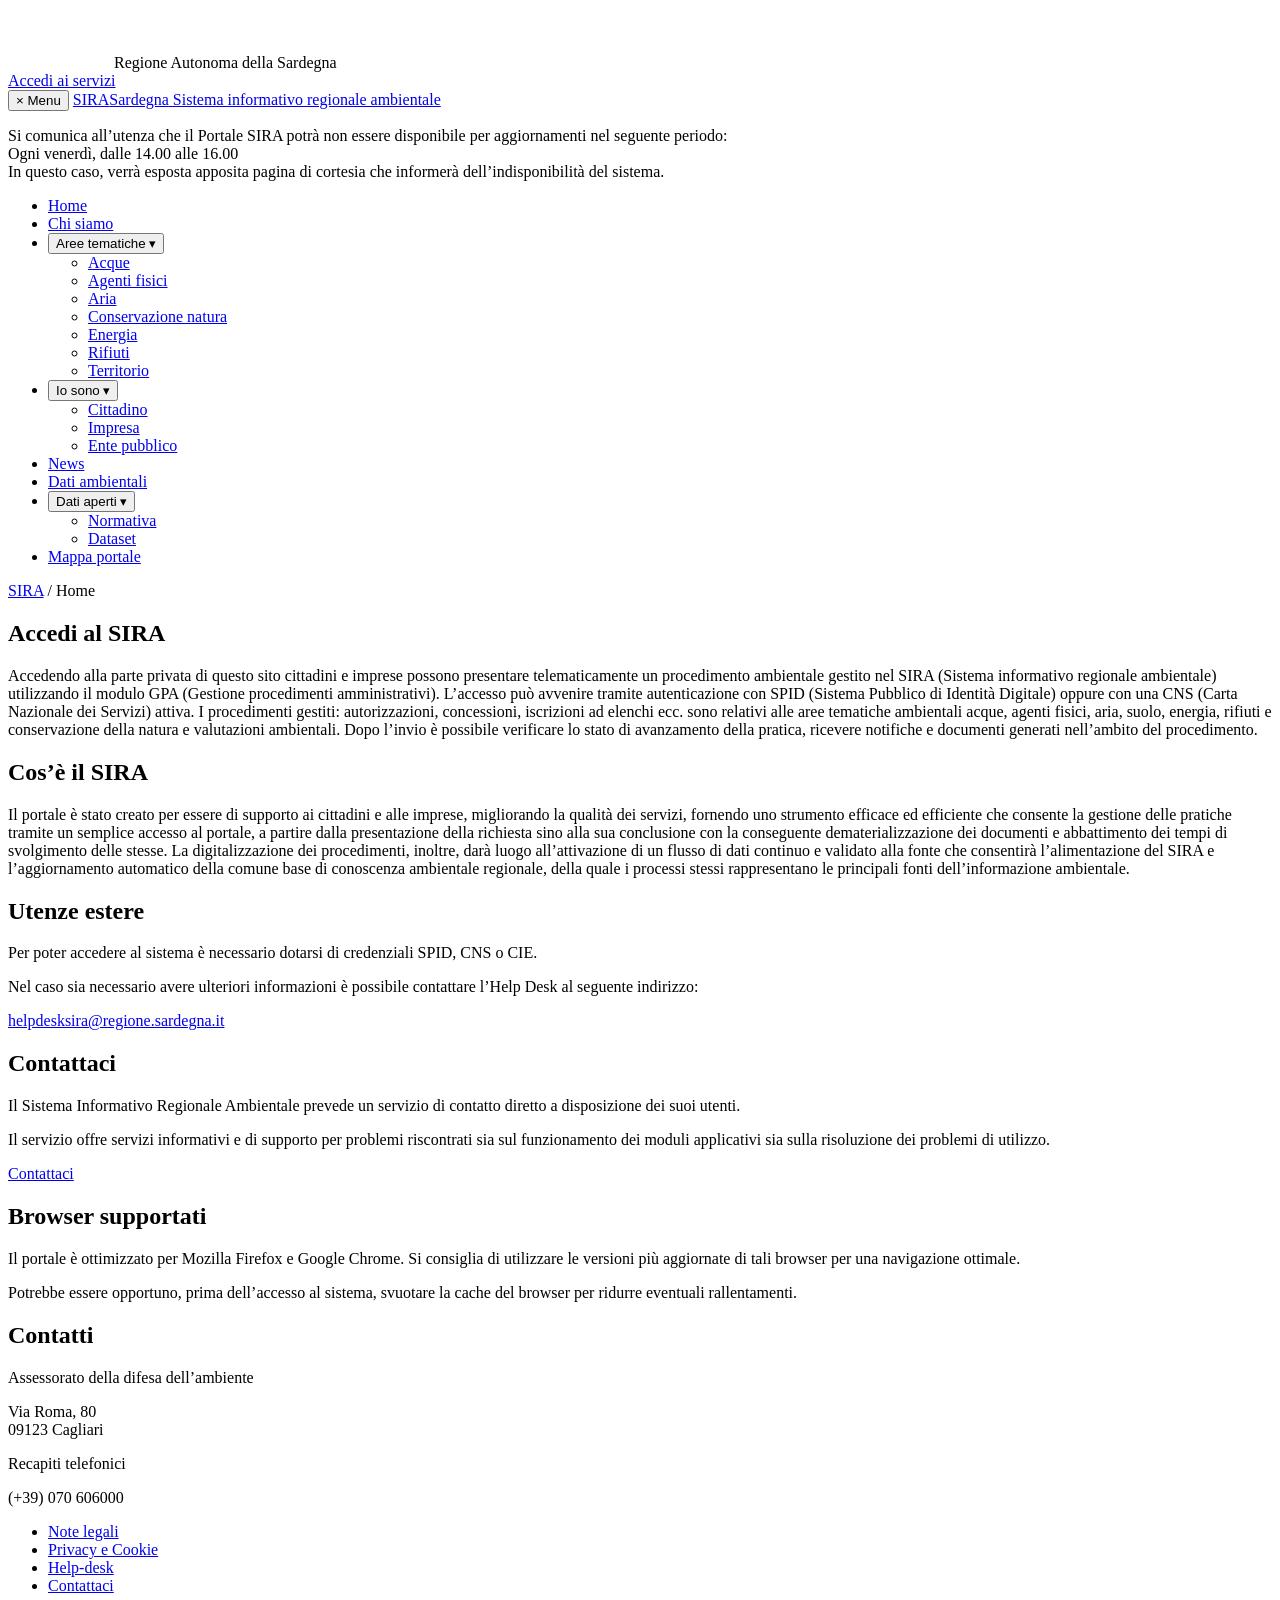
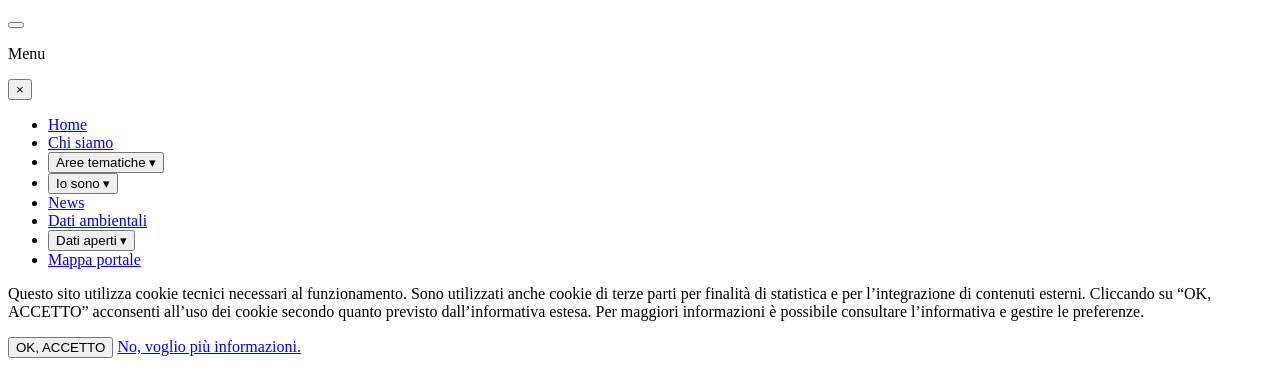
==== commit 2744ce5c: "Add files via upload" ====
--- a/index.html
+++ b/index.html
@@ -1,19 +1,20 @@
 <!DOCTYPE html>
-<!-- Trace: DEMO-SUS-RESTYLE — mock layout; add files listed in assets/EXPECTED_ASSETS.txt -->
+<!-- Trace: DEMO-SIRA-RESTYLE — static SIRA-inspired layout (see plan DEMO ridisegno SIRA) -->
 <html lang="it">
   <head>
     <meta charset="utf-8" />
     <meta name="viewport" content="width=device-width, initial-scale=1" />
     <meta name="robots" content="noindex, nofollow" />
-    <title>Sportello Unico dei Servizi — Dimostrazione</title>
+    <title>SIRA Sardegna</title>
+    <link rel="preconnect" href="https://fonts.googleapis.com" />
+    <link rel="preconnect" href="https://fonts.gstatic.com" crossorigin />
+    <link
+      href="https://fonts.googleapis.com/css2?family=Titillium+Web:ital,wght@0,300;0,400;0,600;0,700;1,300;1,400&display=swap"
+      rel="stylesheet"
+    />
     <link rel="stylesheet" href="styles.css" />
   </head>
   <body data-page="home">
-    <div class="demo-banner" role="status">
-      Ambiente di collaudo: dati e servizi mostrati sono inventati. Non usare
-      password reali.
-    </div>
-
     <header class="site-header">
       <div class="site-header__util">
         <div class="site-header__util-start">
@@ -27,783 +28,398 @@
               aria-hidden="true"
             />
             <span class="site-header__region-name"
-              >Regione autonoma della Sardegna</span
+              >Regione Autonoma della Sardegna</span
             >
           </div>
         </div>
         <div class="site-header__util-end">
-          <a href="#">Chiedi al SUS</a>
-          <span class="site-header__util-sep" aria-hidden="true"></span>
-          <button type="button">Strumenti</button>
-          <span class="site-header__util-sep" aria-hidden="true"></span>
-          <a href="#">Accedi / Registrati</a>
-        </div>
-      </div>
-      <div class="site-header__main">
-        <a class="site-header__brand" href="index.html">
-          <img
-            class="site-header__portal-logo"
-            src="assets/sus-logo.svg"
-            width="160"
-            height="52"
-            alt="Sportello Unico dei Servizi"
-          />
-          <span class="site-header__titles">
-            <strong>Sportello Unico dei Servizi</strong>
-            <span>I procedimenti online dell’Amministrazione Regionale</span>
-          </span>
-        </a>
-        <div class="site-header__search-wrap">
-          <p class="site-header__search-label">
-            Cerca per parola chiave il Servizio di tuo interesse
-          </p>
-          <div class="site-header__search-row">
-            <div class="site-header__search-combo">
-              <input
-                type="search"
-                placeholder="Digita almeno 5 caratteri per iniziare la ricerca"
-                aria-label="Cerca servizi"
-                readonly
-                tabindex="-1"
-              />
-              <span class="site-header__search-btn" aria-hidden="true">
-                <svg
-                  width="18"
-                  height="18"
-                  viewBox="0 0 24 24"
-                  fill="none"
-                  stroke="currentColor"
-                  stroke-width="2"
-                  stroke-linecap="round"
-                >
-                  <circle cx="11" cy="11" r="8" />
-                  <path d="m21 21-4.3-4.3" />
-                </svg>
-              </span>
-            </div>
-            <button type="button" class="site-header__search-all">Tutti</button>
-          </div>
-        </div>
-      </div>
-    </header>
-
-    <section class="page-hero" aria-labelledby="hero-heading">
-      <div class="page-hero__inner">
-        <h1 id="hero-heading" class="page-hero__title">
-          Scopri tutti i servizi online dell’Amministrazione Regionale
-        </h1>
-        <p class="page-hero__lead">
-          Un punto di accesso per orientarti tra modulistica, scadenze e
-          comunicazioni con gli uffici. Sfondo: <code class="page-hero__code"
-            >assets/foto1.png</code
-          >.
-        </p>
-      </div>
-    </section>
-
-    <div class="landing-main">
-      <section
-        class="landing-section tab-section profile-block"
-        id="section-sus-profiles"
-        aria-labelledby="profiles-heading"
-      >
-        <div class="section-head">
-          <h2 id="profiles-heading" class="section-head__title">
-            Seleziona il tuo profilo e scopri i servizi di esempio dedicati a te
-          </h2>
-          <p class="section-head__lead">
-            Struttura ispirata ai portali istituzionali: tab, elenco card e
-            immagine laterale (<code>assets/foto2.png</code>). Contenuti
-            dimostrativi.
-          </p>
-        </div>
-        <div
-          class="profile-tabs"
-          role="tablist"
-          aria-label="Profilo utente (dimostrazione)"
-        >
+          <a class="site-header__util-cta" href="#">Accedi ai servizi</a>
+        </div>
+      </div>
+
+      <div class="site-header__ribbon">
+        <div class="site-header__ribbon-inner">
           <button
             type="button"
-            class="profile-tabs__tab is-active"
-            role="tab"
-            aria-selected="true"
-            data-tab-id="citizen"
+            class="site-header__menu"
+            id="site-menu-toggle"
+            aria-expanded="false"
+            aria-controls="site-drawer"
           >
-            Cittadino
+            <span class="site-header__menu-bars" aria-hidden="true"></span>
+            <span class="site-header__menu-x" aria-hidden="true">×</span>
+            <span class="site-header__menu-label">Menu</span>
           </button>
+
+          <a class="siralogo" href="index.html">
+            <span class="siralogo__title"
+              ><span class="siralogo__sira">SIRA</span
+              ><span class="siralogo__sardegna">Sardegna</span></span
+            >
+            <span class="siralogo__trirule" aria-hidden="true">
+              <span></span><span></span><span></span>
+            </span>
+            <span class="siralogo__subtitle"
+              >Sistema informativo regionale ambientale</span
+            >
+          </a>
+
+          <p class="site-header__notice">
+            Si comunica all’utenza che il Portale SIRA potrà non essere
+            disponibile per aggiornamenti nel seguente periodo:<br />
+            Ogni venerdì, dalle 14.00 alle 16.00<br />
+            In questo caso, verrà esposta apposita pagina di cortesia che
+            informerà dell’indisponibilità del sistema.
+          </p>
+        </div>
+      </div>
+
+      <nav
+        id="site-primary-nav"
+        class="site-nav site-nav--desktop"
+        aria-label="Navigazione principale"
+      >
+        <ul class="site-nav__list">
+          <li class="site-nav__item">
+            <a class="site-nav__link" href="#">Home</a>
+          </li>
+          <li class="site-nav__item">
+            <a class="site-nav__link" href="#">Chi siamo</a>
+          </li>
+          <li class="site-nav__item site-nav__item--has-sub">
+            <button
+              type="button"
+              class="site-nav__link site-nav__link--trigger"
+              aria-expanded="false"
+              aria-haspopup="true"
+              aria-controls="sub-aree"
+              id="sub-aree-btn"
+            >
+              Aree tematiche <span class="site-nav__chev" aria-hidden="true">▾</span>
+            </button>
+            <ul id="sub-aree" class="site-nav__sub" role="menu">
+              <li role="none"><a role="menuitem" href="#">Acque</a></li>
+              <li role="none"><a role="menuitem" href="#">Agenti fisici</a></li>
+              <li role="none"><a role="menuitem" href="#">Aria</a></li>
+              <li role="none">
+                <a role="menuitem" href="#">Conservazione natura</a>
+              </li>
+              <li role="none"><a role="menuitem" href="#">Energia</a></li>
+              <li role="none"><a role="menuitem" href="#">Rifiuti</a></li>
+              <li role="none"><a role="menuitem" href="#">Territorio</a></li>
+            </ul>
+          </li>
+          <li class="site-nav__item site-nav__item--has-sub">
+            <button
+              type="button"
+              class="site-nav__link site-nav__link--trigger"
+              aria-expanded="false"
+              aria-haspopup="true"
+              aria-controls="sub-io-sono"
+              id="sub-io-sono-btn"
+            >
+              Io sono <span class="site-nav__chev" aria-hidden="true">▾</span>
+            </button>
+            <ul id="sub-io-sono" class="site-nav__sub" role="menu">
+              <li role="none"><a role="menuitem" href="#">Cittadino</a></li>
+              <li role="none"><a role="menuitem" href="#">Impresa</a></li>
+              <li role="none"><a role="menuitem" href="#">Ente pubblico</a></li>
+            </ul>
+          </li>
+          <li class="site-nav__item">
+            <a class="site-nav__link" href="#">News</a>
+          </li>
+          <li class="site-nav__item">
+            <a class="site-nav__link" href="#">Dati ambientali</a>
+          </li>
+          <li class="site-nav__item site-nav__item--has-sub">
+            <button
+              type="button"
+              class="site-nav__link site-nav__link--trigger"
+              aria-expanded="false"
+              aria-haspopup="true"
+              aria-controls="sub-dati-aperti"
+              id="sub-dati-aperti-btn"
+            >
+              Dati aperti <span class="site-nav__chev" aria-hidden="true">▾</span>
+            </button>
+            <ul id="sub-dati-aperti" class="site-nav__sub" role="menu">
+              <li role="none"><a role="menuitem" href="#">Normativa</a></li>
+              <li role="none"><a role="menuitem" href="#">Dataset</a></li>
+            </ul>
+          </li>
+          <li class="site-nav__item">
+            <a class="site-nav__link" href="#">Mappa portale</a>
+          </li>
+        </ul>
+      </nav>
+    </header>
+
+    <main class="site-main" id="main-content">
+      <div class="site-main__inner">
+        <nav class="breadcrumb" aria-label="Percorso">
+          <a href="#">SIRA</a>
+          <span class="breadcrumb__sep" aria-hidden="true">/</span>
+          <span class="breadcrumb__current">Home</span>
+        </nav>
+
+        <div class="info-grid info-grid--3">
+          <section class="info-block" aria-labelledby="block-accedi">
+            <h2 id="block-accedi" class="info-block__title">Accedi al SIRA</h2>
+            <p class="info-block__text">
+              Accedendo alla parte privata di questo sito cittadini e imprese
+              possono presentare telematicamente un procedimento ambientale
+              gestito nel SIRA (Sistema informativo regionale ambientale)
+              utilizzando il modulo GPA (Gestione procedimenti amministrativi).
+              L’accesso può avvenire tramite autenticazione con SPID (Sistema
+              Pubblico di Identità Digitale) oppure con una CNS (Carta Nazionale
+              dei Servizi) attiva. I procedimenti gestiti: autorizzazioni,
+              concessioni, iscrizioni ad elenchi ecc. sono relativi alle aree
+              tematiche ambientali acque, agenti fisici, aria, suolo, energia,
+              rifiuti e conservazione della natura e valutazioni ambientali. Dopo
+              l’invio è possibile verificare lo stato di avanzamento della
+              pratica, ricevere notifiche e documenti generati nell’ambito del
+              procedimento.
+            </p>
+          </section>
+          <section class="info-block" aria-labelledby="block-cose">
+            <h2 id="block-cose" class="info-block__title">Cos’è il SIRA</h2>
+            <p class="info-block__text">
+              Il portale è stato creato per essere di supporto ai cittadini e
+              alle imprese, migliorando la qualità dei servizi, fornendo uno
+              strumento efficace ed efficiente che consente la gestione delle
+              pratiche tramite un semplice accesso al portale, a partire dalla
+              presentazione della richiesta sino alla sua conclusione con la
+              conseguente dematerializzazione dei documenti e abbattimento dei
+              tempi di svolgimento delle stesse. La digitalizzazione dei
+              procedimenti, inoltre, darà luogo all’attivazione di un flusso di
+              dati continuo e validato alla fonte che consentirà l’alimentazione
+              del SIRA e l’aggiornamento automatico della comune base di
+              conoscenza ambientale regionale, della quale i processi stessi
+              rappresentano le principali fonti dell’informazione ambientale.
+            </p>
+          </section>
+          <section class="info-block" aria-labelledby="block-utenze">
+            <h2 id="block-utenze" class="info-block__title">Utenze estere</h2>
+            <p class="info-block__text">
+              Per poter accedere al sistema è necessario dotarsi di credenziali
+              SPID, CNS o CIE.
+            </p>
+            <p class="info-block__text">
+              Nel caso sia necessario avere ulteriori informazioni è possibile
+              contattare l’Help Desk al seguente indirizzo:
+            </p>
+            <p class="info-block__text">
+              <a
+                class="info-block__link"
+                href="mailto:helpdesksira@regione.sardegna.it"
+                >helpdesksira@regione.sardegna.it</a
+              >
+            </p>
+          </section>
+        </div>
+
+        <div class="info-grid info-grid--2">
+          <section class="info-block" aria-labelledby="block-contatti">
+            <h2 id="block-contatti" class="info-block__title">Contattaci</h2>
+            <p class="info-block__text">
+              Il Sistema Informativo Regionale Ambientale prevede un servizio di
+              contatto diretto a disposizione dei suoi utenti.
+            </p>
+            <p class="info-block__text">
+              Il servizio offre servizi informativi e di supporto per problemi
+              riscontrati sia sul funzionamento dei moduli applicativi sia sulla
+              risoluzione dei problemi di utilizzo.
+            </p>
+            <p class="info-block__footer-link">
+              <a class="info-block__link info-block__link--muted" href="#"
+                >Contattaci</a
+              >
+            </p>
+          </section>
+          <section class="info-block" aria-labelledby="block-browser">
+            <h2 id="block-browser" class="info-block__title">
+              Browser supportati
+            </h2>
+            <p class="info-block__text">
+              Il portale è ottimizzato per Mozilla Firefox e Google Chrome. Si
+              consiglia di utilizzare le versioni più aggiornate di tali browser
+              per una navigazione ottimale.
+            </p>
+            <p class="info-block__text">
+              Potrebbe essere opportuno, prima dell’accesso al sistema, svuotare
+              la cache del browser per ridurre eventuali rallentamenti.
+            </p>
+          </section>
+        </div>
+      </div>
+    </main>
+
+    <footer class="site-footer">
+      <div class="site-footer__inner">
+        <h2 class="site-footer__heading">Contatti</h2>
+        <div class="site-footer__divider" aria-hidden="true"></div>
+        <div class="site-footer__grid">
+          <div class="site-footer__col">
+            <p class="site-footer__org">Assessorato della difesa dell’ambiente</p>
+            <p class="site-footer__lines">
+              Via Roma, 80<br />
+              09123 Cagliari
+            </p>
+          </div>
+          <div class="site-footer__col">
+            <p class="site-footer__label">Recapiti telefonici</p>
+            <p class="site-footer__lines">(+39) 070 606000</p>
+          </div>
+        </div>
+
+        <div class="site-footer__bottom">
+          <ul class="site-footer__links">
+            <li><a href="#">Note legali</a></li>
+            <li><a href="#">Privacy e Cookie</a></li>
+            <li><a href="#">Help-desk</a></li>
+            <li><a href="#">Contattaci</a></li>
+          </ul>
+        </div>
+      </div>
+    </footer>
+
+    <div
+      id="site-drawer"
+      class="site-drawer"
+      aria-hidden="true"
+      inert
+    >
+      <button
+        type="button"
+        class="site-drawer__backdrop"
+        aria-label="Chiudi menu"
+        data-drawer-dismiss
+      ></button>
+      <div
+        class="site-drawer__panel"
+        role="dialog"
+        aria-modal="true"
+        aria-labelledby="site-drawer-title"
+      >
+        <div class="site-drawer__head">
+          <p id="site-drawer-title" class="site-drawer__title">Menu</p>
           <button
             type="button"
-            class="profile-tabs__tab"
-            role="tab"
-            aria-selected="false"
-            data-tab-id="business"
+            class="site-drawer__close"
+            aria-label="Chiudi menu"
+            data-drawer-dismiss
           >
-            Imprese e Professionisti
+            ×
           </button>
-          <button
-            type="button"
-            class="profile-tabs__tab"
-            role="tab"
-            aria-selected="false"
-            data-tab-id="local"
-          >
-            Enti locali e Associazioni
-          </button>
-          <button
-            type="button"
-            class="profile-tabs__tab"
-            role="tab"
-            aria-selected="false"
-            data-tab-id="tourist"
-          >
-            Turisti e Non residenti
-          </button>
-        </div>
-        <div class="profile-panels-wrap">
-          <div
-            class="profile-panel profile-panel--split"
-            role="tabpanel"
-            data-tab-panel="citizen"
-          >
-            <div class="profile-panel__main">
-              <p class="profile-panel__intro">
-                Percorsi dimostrativi per residenti: autorizzazioni, contributi
-                e iscrizioni di fantasia.
-              </p>
-              <ul class="service-list">
-                <li>
-                  <a href="#"
-                    ><span>Autorizzazioni e Concessioni (esempio)</span
-                    ><span class="arrow" aria-hidden="true"></span
-                  ></a>
-                </li>
-                <li>
-                  <a href="#"
-                    ><span>Finanziamenti (scheda mock)</span
-                    ><span class="arrow" aria-hidden="true"></span
-                  ></a>
-                </li>
-                <li>
-                  <a href="#"
-                    ><span>Iscrizioni, Registri e Graduatorie</span
-                    ><span class="arrow" aria-hidden="true"></span
-                  ></a>
-                </li>
-                <li>
-                  <a href="#"
-                    ><span>Sussidi, Contributi e Agevolazioni</span
-                    ><span class="arrow" aria-hidden="true"></span
-                  ></a>
-                </li>
-              </ul>
-              <p class="profile-panel__cta">
-                <a class="text-link" href="#">Vai a tutti i servizi</a>
-              </p>
-            </div>
-            <div class="profile-panel__media">
-              <img
-                src="assets/foto2.png"
-                width="520"
-                height="360"
-                alt=""
-                loading="lazy"
-              />
-            </div>
-          </div>
-          <div
-            class="profile-panel profile-panel--split"
-            hidden
-            role="tabpanel"
-            data-tab-panel="business"
-          >
-            <div class="profile-panel__main">
-              <p class="profile-panel__intro">
-                Schede di prova per imprese, studi professionali e artigiani.
-              </p>
-              <ul class="service-list">
-                <li>
-                  <a href="#"
-                    ><span>Bandi e finanziamenti impresa (fittizio)</span
-                    ><span class="arrow" aria-hidden="true"></span
-                  ></a>
-                </li>
-                <li>
-                  <a href="#"
-                    ><span>Commercio e vigilanza — moduli demo</span
-                    ><span class="arrow" aria-hidden="true"></span
-                  ></a>
-                </li>
-                <li>
-                  <a href="#"
-                    ><span>Certificazioni e dichiarazioni (mock)</span
-                    ><span class="arrow" aria-hidden="true"></span
-                  ></a>
-                </li>
-                <li>
-                  <a href="#"
-                    ><span>Innovazione e digitalizzazione (esempio)</span
-                    ><span class="arrow" aria-hidden="true"></span
-                  ></a>
-                </li>
-              </ul>
-              <p class="profile-panel__cta">
-                <a class="text-link" href="#">Vai a tutti i servizi</a>
-              </p>
-            </div>
-            <div class="profile-panel__media">
-              <img
-                src="assets/foto2.png"
-                width="520"
-                height="360"
-                alt=""
-                loading="lazy"
-              />
-            </div>
-          </div>
-          <div
-            class="profile-panel profile-panel--split"
-            hidden
-            role="tabpanel"
-            data-tab-panel="local"
-          >
-            <div class="profile-panel__main">
-              <p class="profile-panel__intro">
-                Contenuti di esempio per enti territoriali e associazioni
-                convenzionate.
-              </p>
-              <ul class="service-list">
-                <li>
-                  <a href="#"
-                    ><span>Progetti e convenzioni (testo dimostrativo)</span
-                    ><span class="arrow" aria-hidden="true"></span
-                  ></a>
-                </li>
-                <li>
-                  <a href="#"
-                    ><span>Modulistica PNRR / fondi (fittizio)</span
-                    ><span class="arrow" aria-hidden="true"></span
-                  ></a>
-                </li>
-                <li>
-                  <a href="#"
-                    ><span>Trasparenza e pubblicità atti (mock)</span
-                    ><span class="arrow" aria-hidden="true"></span
-                  ></a>
-                </li>
-                <li>
-                  <a href="#"
-                    ><span>Partecipazione e consultazioni (esempio)</span
-                    ><span class="arrow" aria-hidden="true"></span
-                  ></a>
-                </li>
-              </ul>
-              <p class="profile-panel__cta">
-                <a class="text-link" href="#">Vai a tutti i servizi</a>
-              </p>
-            </div>
-            <div class="profile-panel__media">
-              <img
-                src="assets/foto2.png"
-                width="520"
-                height="360"
-                alt=""
-                loading="lazy"
-              />
-            </div>
-          </div>
-          <div
-            class="profile-panel profile-panel--split"
-            hidden
-            role="tabpanel"
-            data-tab-panel="tourist"
-          >
-            <div class="profile-panel__main">
-              <p class="profile-panel__intro">
-                Informazioni di cortesia simulate per soggiorni brevi e
-                visitatori.
-              </p>
-              <ul class="service-list">
-                <li>
-                  <a href="#"
-                    ><span>Orientamento sanitario (scheda demo)</span
-                    ><span class="arrow" aria-hidden="true"></span
-                  ></a>
-                </li>
-                <li>
-                  <a href="#"
-                    ><span>Mobilità, parcheggi e trasporti (esempio)</span
-                    ><span class="arrow" aria-hidden="true"></span
-                  ></a>
-                </li>
-                <li>
-                  <a href="#"
-                    ><span>Cultura, eventi e musei (fittizio)</span
-                    ><span class="arrow" aria-hidden="true"></span
-                  ></a>
-                </li>
-                <li>
-                  <a href="#"
-                    ><span>Permessi e pratiche per non residenti (mock)</span
-                    ><span class="arrow" aria-hidden="true"></span
-                  ></a>
-                </li>
-              </ul>
-              <p class="profile-panel__cta">
-                <a class="text-link" href="#">Vai a tutti i servizi</a>
-              </p>
-            </div>
-            <div class="profile-panel__media">
-              <img
-                src="assets/foto2.png"
-                width="520"
-                height="360"
-                alt=""
-                loading="lazy"
-              />
-            </div>
-          </div>
-        </div>
-      </section>
-
-      <section
-        class="landing-section tab-section profile-block-secondary"
-        id="section-demo-profiles"
-        aria-labelledby="demo-profiles-heading"
-      >
-        <div class="section-head">
-          <h2 id="demo-profiles-heading" class="section-head__title">
-            Ulteriori percorsi dimostrativi
-          </h2>
-          <p class="section-head__lead">
-            Secondo set di tab con etichette alternative, per mostrare varianti
-            di copy e navigazione.
-          </p>
-        </div>
-        <div class="profile-tabs" role="tablist" aria-label="Profili demo">
-          <button
-            type="button"
-            class="profile-tabs__tab is-active"
-            role="tab"
-            aria-selected="true"
-            data-tab-id="resident"
-          >
-            Residente
-          </button>
-          <button
-            type="button"
-            class="profile-tabs__tab"
-            role="tab"
-            aria-selected="false"
-            data-tab-id="freelance"
-          >
-            Libero professionista
-          </button>
-          <button
-            type="button"
-            class="profile-tabs__tab"
-            role="tab"
-            aria-selected="false"
-            data-tab-id="collective"
-          >
-            Ente o collettivo
-          </button>
-          <button
-            type="button"
-            class="profile-tabs__tab"
-            role="tab"
-            aria-selected="false"
-            data-tab-id="guest"
-          >
-            Ospite temporaneo
-          </button>
-        </div>
-        <div class="profile-panels-wrap">
-          <div class="profile-panel" role="tabpanel" data-tab-panel="resident">
-            <p class="profile-panel__intro">
-              Elenco compatto senza immagine laterale: utile per confrontare la
-              densità in pagina.
-            </p>
-            <ul class="service-list">
-              <li>
-                <a href="#"
-                  ><span>Richieste anagrafiche simulate</span
-                  ><span class="arrow" aria-hidden="true"></span
-                ></a>
-              </li>
-              <li>
-                <a href="#"
-                  ><span>Bonus famiglia “Arcobaleno” (fittizio)</span
-                  ><span class="arrow" aria-hidden="true"></span
-                ></a>
-              </li>
-              <li>
-                <a href="#"
-                  ><span>Contributi ristrutturazioni green (mock)</span
-                  ><span class="arrow" aria-hidden="true"></span
-                ></a>
-              </li>
-              <li>
-                <a href="#"
-                  ><span>Portale tributi dimostrativo</span
-                  ><span class="arrow" aria-hidden="true"></span
-                ></a>
-              </li>
-            </ul>
-            <p class="profile-panel__cta">
-              <a class="text-link" href="#"
-                >Apri l’elenco completo delle schede residente</a
-              >
-            </p>
-          </div>
-          <div
-            class="profile-panel"
-            hidden
-            role="tabpanel"
-            data-tab-panel="freelance"
-          >
-            <p class="profile-panel__intro">
-              Flussi inventati per partite IVA e studi professionali.
-            </p>
-            <ul class="service-list">
-              <li>
-                <a href="#"
-                  ><span>Adempimenti “FastTrack” (mock)</span
-                  ><span class="arrow" aria-hidden="true"></span
-                ></a>
-              </li>
-              <li>
-                <a href="#"
-                  ><span>Formazione continua — avvisi demo</span
-                  ><span class="arrow" aria-hidden="true"></span
-                ></a>
-              </li>
-              <li>
-                <a href="#"
-                  ><span>Bandi cooperazione (esempio)</span
-                  ><span class="arrow" aria-hidden="true"></span
-                ></a>
-              </li>
-              <li>
-                <a href="#"
-                  ><span>Certificazioni ambientali (fittizio)</span
-                  ><span class="arrow" aria-hidden="true"></span
-                ></a>
-              </li>
-            </ul>
-            <p class="profile-panel__cta">
-              <a class="text-link" href="#">Vai alle schede professionisti</a>
-            </p>
-          </div>
-          <div
-            class="profile-panel"
-            hidden
-            role="tabpanel"
-            data-tab-panel="collective"
-          >
-            <p class="profile-panel__intro">
-              Modulistica e avvisi di prova per enti e associazioni.
-            </p>
-            <ul class="service-list">
-              <li>
-                <a href="#"
-                  ><span>Avvisi per enti convenzionati</span
-                  ><span class="arrow" aria-hidden="true"></span
-                ></a>
-              </li>
-              <li>
-                <a href="#"
-                  ><span>Progetti comunitari (mock)</span
-                  ><span class="arrow" aria-hidden="true"></span
-                ></a>
-              </li>
-              <li>
-                <a href="#"
-                  ><span>Report trasparenza (dati finti)</span
-                  ><span class="arrow" aria-hidden="true"></span
-                ></a>
-              </li>
-              <li>
-                <a href="#"
-                  ><span>Calendario incontri (esempio)</span
-                  ><span class="arrow" aria-hidden="true"></span
-                ></a>
-              </li>
-            </ul>
-            <p class="profile-panel__cta">
-              <a class="text-link" href="#">Risorse per gli enti</a>
-            </p>
-          </div>
-          <div
-            class="profile-panel"
-            hidden
-            role="tabpanel"
-            data-tab-panel="guest"
-          >
-            <p class="profile-panel__intro">
-              FAQ e guide simulate per visitatori temporanei.
-            </p>
-            <ul class="service-list">
-              <li>
-                <a href="#"
-                  ><span>Guida “48 ore in città” (fittizio)</span
-                  ><span class="arrow" aria-hidden="true"></span
-                ></a>
-              </li>
-              <li>
-                <a href="#"
-                  ><span>Sanità di base — testo esemplificativo</span
-                  ><span class="arrow" aria-hidden="true"></span
-                ></a>
-              </li>
-              <li>
-                <a href="#"
-                  ><span>Mobilità e parcheggi (demo)</span
-                  ><span class="arrow" aria-hidden="true"></span
-                ></a>
-              </li>
-              <li>
-                <a href="#"
-                  ><span>Eventi stagionali (calendario mock)</span
-                  ><span class="arrow" aria-hidden="true"></span
-                ></a>
-              </li>
-            </ul>
-            <p class="profile-panel__cta">
-              <a class="text-link" href="#">Area visitatori</a>
-            </p>
-          </div>
-        </div>
-      </section>
-
-      <section class="landing-section" aria-labelledby="themes-heading">
-        <div class="section-head">
-          <h2 id="themes-heading" class="section-head__title">
-            Accedi per aree tematiche
-          </h2>
-          <p class="section-head__lead">
-            I servizi di esempio sono raggruppati per ambito: ogni riquadro è un
-            collegamento segnaposto.
-          </p>
-        </div>
-        <div class="theme-grid">
-          <a class="theme-grid__cell" href="#"
-            ><span>Agricoltura e Allevamento</span
-            ><span class="arrow" aria-hidden="true"></span
-          ></a>
-          <a class="theme-grid__cell" href="#"
-            ><span>Ambiente e Natura</span
-            ><span class="arrow" aria-hidden="true"></span
-          ></a>
-          <a class="theme-grid__cell" href="#"
-            ><span>Cultura, Sport e Turismo</span
-            ><span class="arrow" aria-hidden="true"></span
-          ></a>
-          <a class="theme-grid__cell" href="#"
-            ><span>Diritti e Cittadinanza</span
-            ><span class="arrow" aria-hidden="true"></span
-          ></a>
-          <a class="theme-grid__cell" href="#"
-            ><span>Industria, Commercio e Artigianato</span
-            ><span class="arrow" aria-hidden="true"></span
-          ></a>
-          <a class="theme-grid__cell" href="#"
-            ><span>Lavoro, Scuola e Formazione</span
-            ><span class="arrow" aria-hidden="true"></span
-          ></a>
-          <a class="theme-grid__cell" href="#"
-            ><span>Mobilità e Infrastruttura</span
-            ><span class="arrow" aria-hidden="true"></span
-          ></a>
-          <a class="theme-grid__cell" href="#"
-            ><span>Salute e Welfare</span
-            ><span class="arrow" aria-hidden="true"></span
-          ></a>
-          <a class="theme-grid__cell" href="#"
-            ><span>Territorio e Patrimonio Culturale</span
-            ><span class="arrow" aria-hidden="true"></span
-          ></a>
-        </div>
-      </section>
-
-      <section class="landing-section" aria-labelledby="spotlight-heading">
-        <div class="section-head section-head--row">
-          <div>
-            <h2 id="spotlight-heading" class="section-head__title">
-              In primo piano
-            </h2>
-            <p class="section-head__lead">
-              Schede editoriali inventate con titolo, sommario, link e tag.
-            </p>
-          </div>
-          <a class="text-link text-link--block" href="#"
-            >Vai a tutte le notizie dimostrative</a
-          >
-        </div>
-        <div class="spotlight-grid">
-          <article class="spotlight-card spotlight-card--has-thumb">
-            <div class="spotlight-card__thumb-wrap">
-              <img
-                class="spotlight-card__thumb"
-                src="assets/foto1.png"
-                width="400"
-                height="200"
-                alt=""
-                loading="lazy"
-              />
+        </div>
+        <nav class="site-drawer__nav" aria-label="Menu principale">
+          <ul class="site-drawer__list">
+            <li><a class="site-drawer__link" href="#">Home</a></li>
+            <li><a class="site-drawer__link" href="#">Chi siamo</a></li>
+            <li class="site-drawer__item--sub">
               <button
                 type="button"
-                class="spotlight-card__pin"
-                aria-label="Preferito (dimostrativo)"
+                class="site-drawer__link site-drawer__link--toggle"
+                aria-expanded="false"
+                aria-controls="drawer-sub-aree"
               >
-                <svg
-                  width="18"
-                  height="18"
-                  viewBox="0 0 24 24"
-                  fill="none"
-                  stroke="currentColor"
-                  stroke-width="1.75"
-                  aria-hidden="true"
-                >
-                  <path
-                    d="M12 2l2.4 7.4H22l-6 4.6 2.3 7L12 17.8 5.7 21l2.3-7-6-4.6h7.6L12 2z"
-                  />
-                </svg>
+                Aree tematiche
+                <span class="site-drawer__chev" aria-hidden="true">▾</span>
               </button>
-            </div>
-            <h3 class="spotlight-card__title">
-              Bando “Futuro sostenibile 2026”: brochure di esempio per slide
-            </h3>
-            <p class="spotlight-card__excerpt">
-              Testo fittizio su contributi immaginari: sostituire con comunicati
-              reali. Miniatura opzionale: stesso file
-              <code>foto1.png</code> in <code>assets/</code> o sostituiscila con
-              un’altra immagine.
-            </p>
-            <a class="spotlight-card__read" href="#">Leggi tutto</a>
-            <div class="spotlight-card__tags">
-              <span class="tag">Professionisti</span>
-              <span class="tag">Enti</span>
-              <span class="tag">+2 tag</span>
-            </div>
-          </article>
-          <article class="spotlight-card">
-            <button
-              type="button"
-              class="spotlight-card__pin"
-              aria-label="Preferito (dimostrativo)"
-            >
-              <svg
-                width="18"
-                height="18"
-                viewBox="0 0 24 24"
-                fill="none"
-                stroke="currentColor"
-                stroke-width="1.75"
-                aria-hidden="true"
+              <ul id="drawer-sub-aree" class="site-drawer__sub" hidden>
+                <li><a href="#">Acque</a></li>
+                <li><a href="#">Agenti fisici</a></li>
+                <li><a href="#">Aria</a></li>
+                <li><a href="#">Conservazione natura</a></li>
+                <li><a href="#">Energia</a></li>
+                <li><a href="#">Rifiuti</a></li>
+                <li><a href="#">Territorio</a></li>
+              </ul>
+            </li>
+            <li class="site-drawer__item--sub">
+              <button
+                type="button"
+                class="site-drawer__link site-drawer__link--toggle"
+                aria-expanded="false"
+                aria-controls="drawer-sub-io"
               >
-                <path
-                  d="M12 2l2.4 7.4H22l-6 4.6 2.3 7L12 17.8 5.7 21l2.3-7-6-4.6h7.6L12 2z"
-                />
-              </svg>
-            </button>
-            <h3 class="spotlight-card__title">
-              Calendario rate e avvisi (simulazione): come leggere le scadenze di
-              prova
-            </h3>
-            <p class="spotlight-card__excerpt">
-              Articolo dimostrativo senza valore legale: serve a valutare
-              lunghezza del testo e gerarchia tipografica.
-            </p>
-            <a class="spotlight-card__read" href="#">Leggi tutto</a>
-            <div class="spotlight-card__tags">
-              <span class="tag">Cittadini</span>
-              <span class="tag">Famiglie</span>
-            </div>
-          </article>
-          <article class="spotlight-card">
-            <button
-              type="button"
-              class="spotlight-card__pin"
-              aria-label="Preferito (dimostrativo)"
-            >
-              <svg
-                width="18"
-                height="18"
-                viewBox="0 0 24 24"
-                fill="none"
-                stroke="currentColor"
-                stroke-width="1.75"
-                aria-hidden="true"
+                Io sono
+                <span class="site-drawer__chev" aria-hidden="true">▾</span>
+              </button>
+              <ul id="drawer-sub-io" class="site-drawer__sub" hidden>
+                <li><a href="#">Cittadino</a></li>
+                <li><a href="#">Impresa</a></li>
+                <li><a href="#">Ente pubblico</a></li>
+              </ul>
+            </li>
+            <li><a class="site-drawer__link" href="#">News</a></li>
+            <li><a class="site-drawer__link" href="#">Dati ambientali</a></li>
+            <li class="site-drawer__item--sub">
+              <button
+                type="button"
+                class="site-drawer__link site-drawer__link--toggle"
+                aria-expanded="false"
+                aria-controls="drawer-sub-aperti"
               >
-                <path
-                  d="M12 2l2.4 7.4H22l-6 4.6 2.3 7L12 17.8 5.7 21l2.3-7-6-4.6h7.6L12 2z"
-                />
-              </svg>
-            </button>
-            <h3 class="spotlight-card__title">
-              Linee guida “Viaggio sicuro”: opuscolo promozionale di fantasia
-            </h3>
-            <p class="spotlight-card__excerpt">
-              Sintesi inventata su percorsi ciclabili. Puoi aggiungere
-              <code>foto2.png</code> in cima alla card duplicando il blocco
-              immagine della prima scheda.
-            </p>
-            <a class="spotlight-card__read" href="#">Leggi tutto</a>
-            <div class="spotlight-card__tags">
-              <span class="tag">Turisti</span>
-              <span class="tag">Mobilità</span>
-            </div>
-          </article>
-        </div>
-      </section>
+                Dati aperti
+                <span class="site-drawer__chev" aria-hidden="true">▾</span>
+              </button>
+              <ul id="drawer-sub-aperti" class="site-drawer__sub" hidden>
+                <li><a href="#">Normativa</a></li>
+              </ul>
+            </li>
+            <li><a class="site-drawer__link" href="#">Mappa portale</a></li>
+          </ul>
+        </nav>
+      </div>
     </div>
-
-    <footer class="site-footer">
-      <p>
-        Sportello Unico dei Servizi — mock di anteprima. Loghi istituzionali e
-        testi legali in produzione. Risorse in <code>assets/</code>: vedi
-        <code>EXPECTED_ASSETS.txt</code>.
-      </p>
-    </footer>
 
     <div
       id="cookie-banner"
       class="cookie-banner"
       role="region"
-      aria-label="Messaggio cookie dimostrativo"
+      aria-label="Informativa sui cookie"
     >
       <p class="cookie-banner__text">
-        Anteprima: memorizziamo solo la scelta “accetto” in locale. Informativa
-        completa e gestione consensi andrebbero qui in un sito pubblico.
+        Questo sito utilizza cookie tecnici necessari al funzionamento. Sono
+        utilizzati anche cookie di terze parti per finalità di statistica e per
+        l’integrazione di contenuti esterni. Cliccando su “OK, ACCETTO” acconsenti
+        all’uso dei cookie secondo quanto previsto dall’informativa estesa. Per
+        maggiori informazioni è possibile consultare l’informativa e gestire le
+        preferenze.
       </p>
       <div class="cookie-banner__actions">
         <button type="button" id="cookie-accept" class="cookie-banner__accept">
           OK, ACCETTO
         </button>
-        <a class="cookie-banner__more" href="#">No, voglio più informazioni</a>
+        <a class="cookie-banner__more" href="#">No, voglio più informazioni.</a>
       </div>
     </div>
 
     <script src="app.js"></script>
-    <script type='text/javascript'>
-	function initEmbeddedMessaging() {
-		try {
-			embeddedservice_bootstrap.settings.language = 'it'; // For example, enter 'en' or 'en-US'
-
-			embeddedservice_bootstrap.init(
-				'00DHp00000KPvKF',
-				'Messaging_Settig_for_Agentforce',
-				'https://dx1777560661981.my.site.com/ESWMessagingSettigforA1778484391162',
-				{
-					scrt2URL: 'https://dx1777560661981.my.salesforce-scrt.com'
-				}
-			);
-		} catch (err) {
-			console.error('Error loading Embedded Messaging: ', err);
-		}
-	};
-</script>
-<script type='text/javascript' src='https://dx1777560661981.my.site.com/ESWMessagingSettigforA1778484391162/assets/js/bootstrap.min.js' onload='initEmbeddedMessaging()'></script>
-
+    <script type="text/javascript">
+      function initEmbeddedMessaging() {
+        try {
+          embeddedservice_bootstrap.settings.language = "it"; // For example, enter 'en' or 'en-US'
+
+          embeddedservice_bootstrap.init(
+            "00DHp00000KPvKF",
+            "Messaging_Settig_for_Agentforce",
+            "https://dx1777560661981.my.site.com/ESWMessagingSettigforA1778484391162",
+            {
+              scrt2URL: "https://dx1777560661981.my.salesforce-scrt.com",
+            }
+          );
+        } catch (err) {
+          console.error("Error loading Embedded Messaging: ", err);
+        }
+      }
+    </script>
+    <script
+      type="text/javascript"
+      src="https://dx1777560661981.my.site.com/ESWMessagingSettigforA1778484391162/assets/js/bootstrap.min.js"
+      onload="initEmbeddedMessaging()"
+    ></script>
   </body>
 </html>
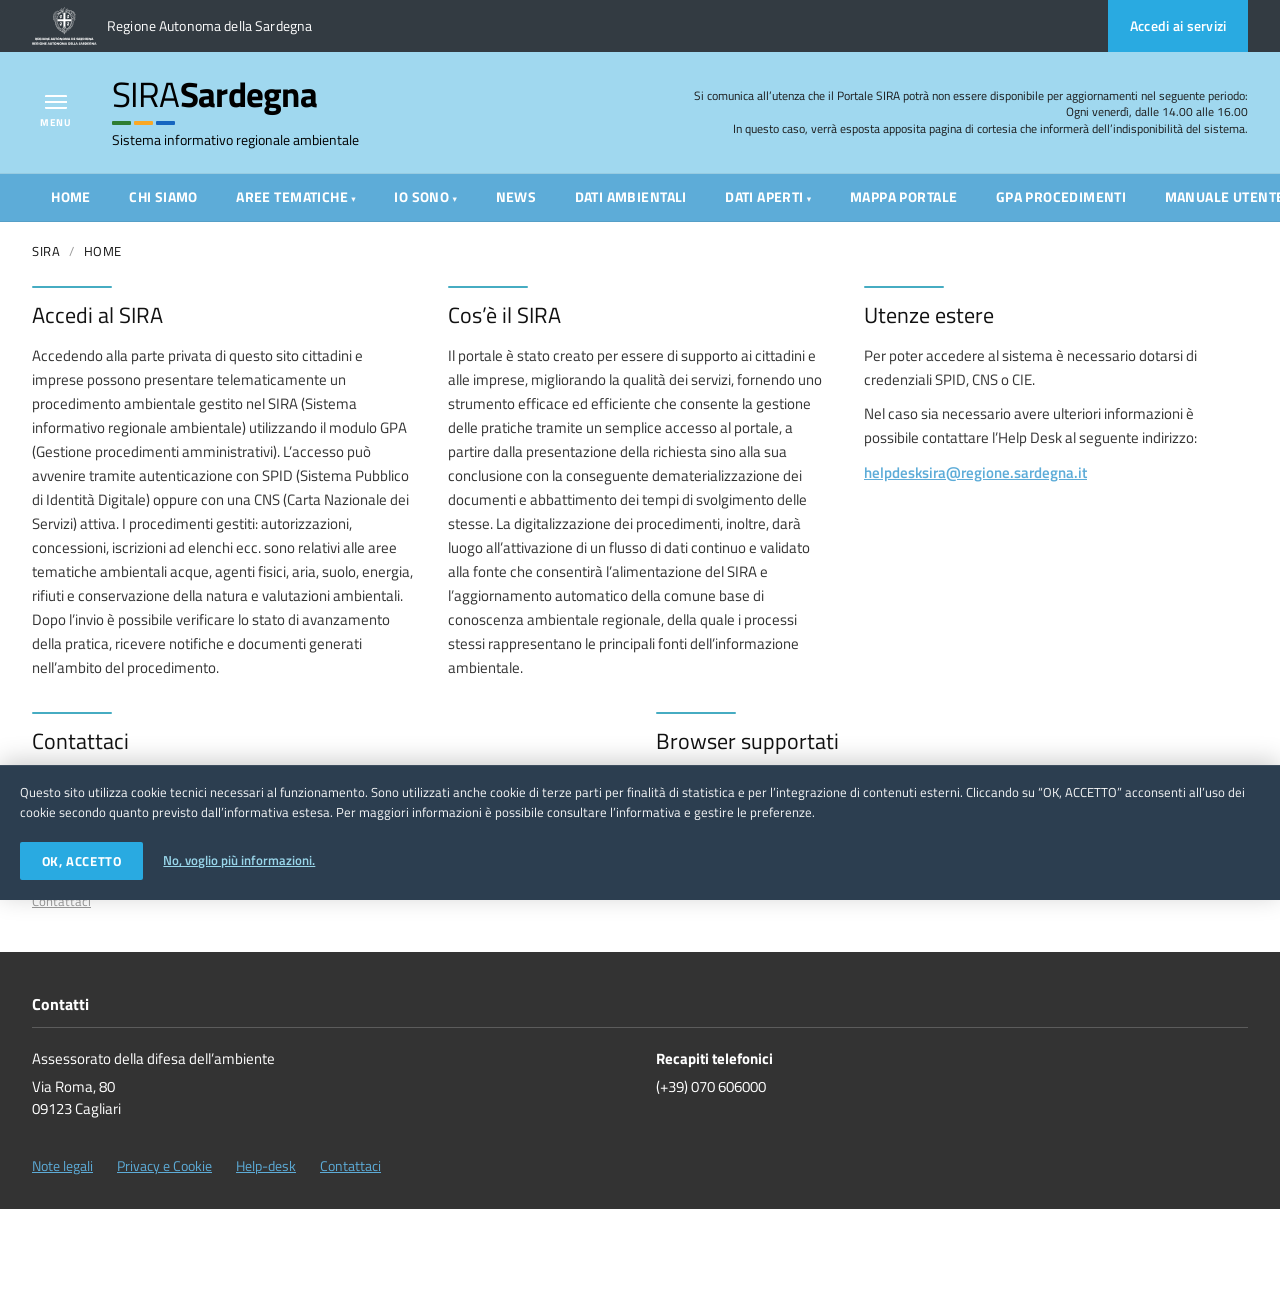
==== commit 43725ef8: "Add files via upload" ====
--- a/index.html
+++ b/index.html
@@ -145,11 +145,70 @@
             </button>
             <ul id="sub-dati-aperti" class="site-nav__sub" role="menu">
               <li role="none"><a role="menuitem" href="#">Normativa</a></li>
-              <li role="none"><a role="menuitem" href="#">Dataset</a></li>
             </ul>
           </li>
           <li class="site-nav__item">
             <a class="site-nav__link" href="#">Mappa portale</a>
+          </li>
+          <li class="site-nav__item">
+            <a class="site-nav__link" href="#">GPA procedimenti</a>
+          </li>
+          <li class="site-nav__item">
+            <a class="site-nav__link" href="#">Manuale utente</a>
+          </li>
+          <li class="site-nav__item">
+            <a class="site-nav__link" href="#">Modulistica</a>
+          </li>
+          <li class="site-nav__item">
+            <a class="site-nav__link" href="#">FAQ</a>
+          </li>
+          <li class="site-nav__item">
+            <a class="site-nav__link" href="#">VIA e VAS</a>
+          </li>
+          <li class="site-nav__item">
+            <a class="site-nav__link" href="#">Autorizzazioni ambientali</a>
+          </li>
+          <li class="site-nav__item">
+            <a class="site-nav__link" href="#">Bonifiche siti</a>
+          </li>
+          <li class="site-nav__item">
+            <a class="site-nav__link" href="#">Qualità dell’aria</a>
+          </li>
+          <li class="site-nav__item">
+            <a class="site-nav__link" href="#">Rete idrografica</a>
+          </li>
+          <li class="site-nav__item">
+            <a class="site-nav__link" href="#">Rumore e vibrazioni</a>
+          </li>
+          <li class="site-nav__item">
+            <a class="site-nav__link" href="#">Rifiuti speciali</a>
+          </li>
+          <li class="site-nav__item">
+            <a class="site-nav__link" href="#">Energie rinnovabili</a>
+          </li>
+          <li class="site-nav__item">
+            <a class="site-nav__link" href="#">Natura 2000</a>
+          </li>
+          <li class="site-nav__item">
+            <a class="site-nav__link" href="#">Cambiamenti climatici</a>
+          </li>
+          <li class="site-nav__item">
+            <a class="site-nav__link" href="#">Bandi e contributi</a>
+          </li>
+          <li class="site-nav__item">
+            <a class="site-nav__link" href="#">Rapporti e statistiche</a>
+          </li>
+          <li class="site-nav__item">
+            <a class="site-nav__link" href="#">Accessibilità</a>
+          </li>
+          <li class="site-nav__item">
+            <a class="site-nav__link" href="#">Amministrazione trasparente</a>
+          </li>
+          <li class="site-nav__item">
+            <a class="site-nav__link" href="#">Certificati ambientali</a>
+          </li>
+          <li class="site-nav__item">
+            <a class="site-nav__link" href="#">Servizi online (demo)</a>
           </li>
         </ul>
       </nav>
@@ -370,6 +429,34 @@
               </ul>
             </li>
             <li><a class="site-drawer__link" href="#">Mappa portale</a></li>
+            <li><a class="site-drawer__link" href="#">GPA procedimenti</a></li>
+            <li><a class="site-drawer__link" href="#">Manuale utente</a></li>
+            <li><a class="site-drawer__link" href="#">Modulistica</a></li>
+            <li><a class="site-drawer__link" href="#">FAQ</a></li>
+            <li><a class="site-drawer__link" href="#">VIA e VAS</a></li>
+            <li>
+              <a class="site-drawer__link" href="#">Autorizzazioni ambientali</a>
+            </li>
+            <li><a class="site-drawer__link" href="#">Bonifiche siti</a></li>
+            <li><a class="site-drawer__link" href="#">Qualità dell’aria</a></li>
+            <li><a class="site-drawer__link" href="#">Rete idrografica</a></li>
+            <li><a class="site-drawer__link" href="#">Rumore e vibrazioni</a></li>
+            <li><a class="site-drawer__link" href="#">Rifiuti speciali</a></li>
+            <li><a class="site-drawer__link" href="#">Energie rinnovabili</a></li>
+            <li><a class="site-drawer__link" href="#">Natura 2000</a></li>
+            <li><a class="site-drawer__link" href="#">Cambiamenti climatici</a></li>
+            <li><a class="site-drawer__link" href="#">Bandi e contributi</a></li>
+            <li><a class="site-drawer__link" href="#">Rapporti e statistiche</a></li>
+            <li><a class="site-drawer__link" href="#">Accessibilità</a></li>
+            <li>
+              <a class="site-drawer__link" href="#"
+                >Amministrazione trasparente</a
+              >
+            </li>
+            <li><a class="site-drawer__link" href="#">Certificati ambientali</a></li>
+            <li>
+              <a class="site-drawer__link" href="#">Servizi online (demo)</a>
+            </li>
           </ul>
         </nav>
       </div>
--- a/styles.css
+++ b/styles.css
@@ -0,0 +1,1195 @@
+/* Trace: DEMO-SIRA-RESTYLE — SIRA-inspired static POC (see plan DEMO ridisegno SIRA) */
+
+:root {
+  --color-page-bg: #ffffff;
+  --color-text: #333333;
+  --color-muted: #666666;
+  --color-border: #e0e0e0;
+  --color-util-bg: #333b42;
+  /* Celestina ribbon: same open + scrolled (bug was white “chiuso”) */
+  --color-header-ribbon: #a0d8ef;
+  --color-header-ribbon-open: var(--color-header-ribbon);
+  --color-header-ribbon-collapsed: var(--color-header-ribbon);
+  --color-nav-bg: #5dacd8;
+  --color-nav-bg-hover: #4a9bc7;
+  --color-section-accent: #46acc2;
+  --color-util-cta: #29aae1;
+  --color-util-cta-hover: #2196d3;
+  --color-tri-green: #2e7d32;
+  --color-tri-amber: #f9a825;
+  --color-tri-blue: #1565c0;
+  --color-accent: #29aae1;
+  --color-accent-hover: #2196d3;
+  --color-footer-bg: #333333;
+  --color-cookie-bg: #2c3e50;
+  --color-demo-bar: #243038;
+  --radius: 2px;
+  --focus-ring: 0 0 0 3px rgba(43, 153, 201, 0.45);
+  /* Full-width layout: no fixed max-width column (avoids large side gutters on wide screens) */
+  --layout-page-padding: clamp(0.75rem, 2.5vw, 2.5rem);
+  --header-util-height: 48px;
+  --sticky-top-offset: 0px;
+  --ease-header: 0.28s cubic-bezier(0.4, 0, 0.2, 1);
+  /* Titillium Web loaded via Google Fonts in HTML */
+  --font-sans: "Titillium Web", system-ui, -apple-system, "Segoe UI", sans-serif;
+}
+
+*,
+*::before,
+*::after {
+  box-sizing: border-box;
+}
+
+html {
+  font-size: 16px;
+}
+
+body {
+  margin: 0;
+  min-height: 100vh;
+  display: flex;
+  flex-direction: column;
+  font-family: var(--font-sans);
+  background: var(--color-page-bg);
+  color: var(--color-text);
+  line-height: 1.5;
+}
+
+/* --- Demo POC banner --- */
+.demo-banner {
+  position: sticky;
+  top: 0;
+  z-index: 200;
+  padding: 0.55rem 1.25rem;
+  background: var(--color-demo-bar);
+  color: #e8ecef;
+  font-size: 0.8125rem;
+  text-align: center;
+  border-bottom: 1px solid rgba(255, 255, 255, 0.08);
+}
+
+/* --- Site header: sticky; ribbon celestina; scrolled = compatto ma stesso colore --- */
+.site-header {
+  position: sticky;
+  top: var(--sticky-top-offset);
+  z-index: 150;
+  flex-shrink: 0;
+  align-self: stretch;
+  width: 100%;
+  max-width: 100%;
+  background: transparent;
+  display: grid;
+  grid-template-rows: 1fr auto auto;
+  transition: box-shadow var(--ease-header), grid-template-rows 0.3s ease;
+}
+
+.site-header--scrolled {
+  box-shadow: 0 3px 14px rgba(0, 0, 0, 0.14);
+  grid-template-rows: 0fr auto 0fr;
+}
+
+.site-header__util {
+  display: flex;
+  align-items: stretch; /* [TASK-BUTTON-RESTYLE] Changed from center to stretch to allow CTA to fill height */
+  justify-content: space-between;
+  gap: 1rem;
+  padding: 0 var(--layout-page-padding); /* [TASK-BUTTON-RESTYLE] Removed vertical padding */
+  background: var(--color-util-bg);
+  color: #fff;
+  font-size: 0.8125rem;
+  overflow: hidden;
+  min-height: 0;
+  transition: opacity 0.25s ease, padding 0.3s ease;
+}
+
+.site-header--scrolled .site-header__util {
+  opacity: 0;
+  padding-top: 0;
+  padding-bottom: 0;
+  pointer-events: none;
+}
+
+.site-header--scrolled .site-nav {
+  opacity: 0;
+  visibility: hidden;
+  pointer-events: none;
+}
+
+.site-header__util-start {
+  min-width: 0;
+  display: flex;
+  align-items: center;
+  padding: 0.45rem 0; /* [TASK-BUTTON-RESTYLE] Restored vertical padding for the brand section */
+}
+
+.site-header__util-end {
+  flex-shrink: 0;
+}
+
+.site-header__region-brand {
+  display: flex;
+  align-items: center;
+  gap: 0.65rem;
+  min-width: 0;
+}
+
+.site-header__region-name {
+  color: inherit;
+  font-size: 0.85rem;
+  font-weight: 400;
+  line-height: 1.25;
+  letter-spacing: 0.01em;
+  min-width: 0;
+}
+
+.site-header__region-logo {
+  display: block;
+  height: 38px;
+  width: auto;
+  max-width: 120px;
+  object-fit: contain;
+  flex-shrink: 0;
+}
+
+.site-header__util-cta {
+  display: inline-flex;
+  align-items: center;
+  justify-content: center;
+  min-height: 100%; /* [TASK-BUTTON-RESTYLE] Fill the entire height of the utility bar */
+  padding: 0.5rem 1.35rem;
+  font-size: 0.85rem;
+  font-weight: 600;
+  letter-spacing: 0.02em;
+  text-decoration: none;
+  color: #fff;
+  background: var(--color-util-cta);
+  border: none;
+  border-radius: 0; /* [TASK-BUTTON-RESTYLE] Squared corners as per photo 2 */
+  transition: background 0.15s ease;
+}
+
+.site-header__util-cta:hover {
+  background: var(--color-util-cta-hover);
+  color: #fff;
+}
+
+.site-header__util-cta:focus-visible {
+  outline: none;
+  box-shadow: var(--focus-ring);
+}
+
+.site-header__ribbon {
+  background: var(--color-header-ribbon-open);
+  border-bottom: 1px solid rgba(0, 0, 0, 0.06);
+  transition: background-color var(--ease-header);
+  padding: 1.5rem 0;
+}
+
+.site-header__ribbon-inner {
+  display: grid;
+  grid-template-columns: auto auto 1fr;
+  grid-template-areas: "menu logo notice";
+  align-items: center;
+  gap: 1rem 2rem;
+  width: 100%;
+  max-width: none;
+  margin: 0;
+  padding: 0 var(--layout-page-padding);
+}
+
+.site-header--scrolled .site-header__ribbon {
+  padding-top: 0.4rem;
+  padding-bottom: 0.45rem;
+  background: var(--color-header-ribbon-collapsed);
+  /* Keep the same grid structure so elements don't jump */
+}
+
+/* Menu + label: white on celestina (foto 1–2); keep on scrolled */
+.site-header__menu,
+.site-header__menu-label {
+  color: #fff;
+}
+
+.site-header__menu:hover,
+.site-header__menu:hover .site-header__menu-label {
+  color: #fff;
+  opacity: 0.92;
+}
+
+.site-header__menu {
+  grid-area: menu;
+  display: flex;
+  flex-direction: column;
+  align-items: center;
+  justify-content: center;
+  gap: 0.35rem;
+  padding: 0.35rem 0.5rem;
+  margin: 0;
+  border: none;
+  background: transparent;
+  font: inherit;
+  cursor: pointer;
+  flex-shrink: 0;
+  transition: color var(--ease-header);
+}
+
+.site-header__menu-label {
+  font-size: 0.65rem;
+  font-weight: 700;
+  text-transform: uppercase;
+  letter-spacing: 0.06em;
+  transition: color var(--ease-header);
+}
+
+.site-header__menu:focus-visible {
+  outline: none;
+  box-shadow: var(--focus-ring);
+  border-radius: var(--radius);
+}
+
+/* Icon height must match painted bars: box-shadow does not affect flex layout. */
+.site-header__menu-bars {
+  width: 22px;
+  height: 14px;
+  flex-shrink: 0;
+  border-radius: 1px;
+  background: linear-gradient(currentColor, currentColor) 0 0 / 100% 2px
+      no-repeat,
+    linear-gradient(currentColor, currentColor) 0 6px / 100% 2px no-repeat,
+    linear-gradient(currentColor, currentColor) 0 12px / 100% 2px no-repeat;
+  box-shadow: none;
+}
+
+/* --- siralogo (replaces legacy portal logo naming) --- */
+.siralogo {
+  grid-area: logo;
+  display: flex;
+  flex-direction: column;
+  gap: 0;
+  align-items: flex-start;
+  text-decoration: none;
+  color: #000;
+  flex-shrink: 0;
+  justify-self: start;
+  text-align: left;
+  /* Only transform is compositor-friendly; avoid transitioning flex-* (layout thrash). */
+  transition: transform var(--ease-header);
+}
+
+.site-header--scrolled .siralogo {
+  min-width: 0;
+  flex-direction: column;
+  align-items: flex-start;
+  justify-self: start;
+  transform: scale(0.96);
+  transform-origin: left center;
+}
+
+.siralogo__title {
+  font-size: 2.2rem;
+  line-height: 1.05;
+  letter-spacing: -0.02em;
+}
+
+.siralogo__sira {
+  font-weight: 400;
+  color: #000;
+}
+
+.siralogo__sardegna {
+  font-weight: 700;
+  color: #000;
+}
+
+.siralogo__trirule {
+  display: flex;
+  gap: 3px;
+  width: 4rem;
+  height: 4px;
+  margin: 0.45rem 0 0.45rem;
+  max-height: 12px;
+  transition: opacity var(--ease-header);
+}
+
+.siralogo__trirule > span {
+  flex: 1;
+  min-width: 0;
+  height: 100%;
+  border-radius: 1px;
+}
+
+.siralogo__trirule > span:nth-child(1) {
+  background: var(--color-tri-green);
+}
+
+.siralogo__trirule > span:nth-child(2) {
+  background: var(--color-tri-amber);
+}
+
+.siralogo__trirule > span:nth-child(3) {
+  background: var(--color-tri-blue);
+}
+
+.siralogo__subtitle {
+  font-size: 0.85rem;
+  font-weight: 400;
+  color: #000;
+  max-width: 22rem;
+  line-height: 1.25;
+  text-transform: none;
+  transition: opacity var(--ease-header);
+}
+
+.site-header--scrolled .siralogo__subtitle {
+  /* Inherit scale from parent .siralogo, do not trigger font-size recalculation */
+  opacity: 0.9;
+}
+
+.site-header--scrolled .siralogo__trirule {
+  margin: 0.28rem 0 0.28rem;
+  opacity: 1;
+}
+
+.site-header__notice {
+  grid-area: notice;
+  margin: 0;
+  min-width: 0;
+  font-size: 0.72rem;
+  font-weight: 400;
+  color: #1a1a1a;
+  line-height: 1.45;
+  text-align: right;
+  justify-self: end;
+  align-self: center;
+  transition: opacity var(--ease-header);
+  max-height: 14rem;
+  opacity: 1;
+  overflow: hidden;
+}
+
+.site-header--scrolled .site-header__notice {
+  opacity: 1;
+  max-height: none;
+  pointer-events: auto;
+}
+
+/* --- Primary nav --- */
+.site-nav {
+  display: block;
+  background: var(--color-nav-bg);
+  border-bottom: 1px solid rgba(0, 0, 0, 0.08);
+  transition: opacity 0.25s ease, padding 0.3s ease;
+  overflow: hidden;
+  padding: 0 var(--layout-page-padding);
+}
+
+.site-nav__list {
+  display: flex;
+  flex-wrap: nowrap;
+  align-items: stretch;
+  gap: 0;
+  max-width: none;
+  width: 100%;
+  margin: 0 auto;
+  padding: 0;
+  list-style: none;
+  overflow: visible;
+  -webkit-overflow-scrolling: touch;
+  scrollbar-width: none;
+  -ms-overflow-style: none;
+}
+
+.site-nav__list::-webkit-scrollbar {
+  display: none;
+}
+
+.site-nav__list > li {
+  margin: 0;
+}
+
+/* --- Desktop mega-dropdowns (hover / focus-within) --- */
+.site-nav__item {
+  position: relative;
+  flex-shrink: 0;
+}
+
+.site-nav__link {
+  display: flex;
+  align-items: center;
+  gap: 0.2rem;
+  padding: 0.85rem clamp(0.75rem, 1.5vw, 1.25rem);
+  font-size: clamp(0.75rem, 0.5vw + 0.6rem, 0.85rem);
+  font-weight: 700;
+  letter-spacing: 0.03em;
+  text-transform: uppercase;
+  text-decoration: none;
+  color: #fff;
+  white-space: nowrap;
+  /* Font size steps with layout; animating it causes jank during header compact toggle. */
+  transition: background 0.12s ease, padding var(--ease-header);
+  border: none;
+  background: transparent;
+  font-family: var(--font-sans);
+  cursor: pointer;
+  height: 100%;
+}
+
+.site-nav__link:hover {
+  background: var(--color-nav-bg-hover);
+  color: #fff;
+}
+
+.site-nav__item--has-sub:hover > .site-nav__link,
+.site-nav__item--has-sub:focus-within > .site-nav__link,
+.site-nav__link[aria-expanded="true"] {
+  background: var(--color-nav-bg-hover);
+  color: #fff;
+}
+
+.site-nav__link:focus-visible {
+  outline: none;
+  box-shadow: inset 0 0 0 2px rgba(255, 255, 255, 0.85);
+}
+
+.site-nav__chev {
+  font-size: 0.55rem;
+  opacity: 0.95;
+  margin-top: 2px;
+}
+
+.site-nav__sub {
+  position: absolute;
+  left: 0;
+  top: 100%;
+  min-width: 14rem;
+  margin: 0;
+  padding: 0.35rem 0;
+  list-style: none;
+  background: #fff;
+  color: #212529;
+  box-shadow: 0 8px 24px rgba(0, 0, 0, 0.12);
+  border: 1px solid rgba(0, 0, 0, 0.06);
+  opacity: 0;
+  visibility: hidden;
+  transform: translateY(-4px);
+  transition: opacity 0.18s ease, transform 0.18s ease, visibility 0.18s;
+  z-index: 160;
+}
+
+.site-nav__item--has-sub:hover .site-nav__sub,
+.site-nav__item--has-sub:focus-within .site-nav__sub,
+.site-nav__link[aria-expanded="true"] + .site-nav__sub {
+  opacity: 1;
+  visibility: visible;
+  transform: translateY(0);
+}
+
+.site-nav__sub a {
+  display: block;
+  padding: 0.5rem 1rem;
+  font-size: 0.875rem;
+  font-weight: 400;
+  text-transform: none;
+  letter-spacing: normal;
+  color: #212529;
+  white-space: nowrap;
+}
+
+.site-nav__sub a:hover {
+  background: #f0f4f8;
+  color: #000;
+}
+
+/* Nav links shouldn't change font-size or padding on scroll, it causes layout thrashing */
+
+
+/* Post-transaction: primary bar removed from layout (see initPostTransactionPrimaryNav in app.js). */
+body[data-transaction-complete="true"] #site-primary-nav.site-nav {
+  display: none;
+}
+
+/* --- Menu toggle: default 3 barre; .site-header__menu--bars-2 = due linee (foto 1); .is-open = drawer (foto 8) --- */
+.site-header__menu-x {
+  display: none;
+  font-size: 1.65rem;
+  line-height: 1;
+  font-weight: 300;
+  color: inherit;
+}
+
+.site-header__menu.is-open .site-header__menu-bars,
+.site-header__menu.is-open .site-header__menu-label {
+  display: none;
+}
+
+.site-header__menu.is-open .site-header__menu-x {
+  display: block;
+}
+
+.site-header__menu--bars-2 .site-header__menu-bars {
+  height: 14px;
+  width: 24px;
+  background: linear-gradient(currentColor 0 2px, transparent 2px 100%) 0 0 /
+      100% 6px no-repeat,
+    linear-gradient(currentColor 0 2px, transparent 2px 100%) 0 8px / 100% 6px
+      no-repeat;
+  box-shadow: none;
+}
+
+/* --- Drawer mobile (foto 8) --- */
+.site-drawer {
+  position: fixed;
+  inset: 0;
+  z-index: 400;
+  pointer-events: none;
+  visibility: hidden;
+  transition: visibility 0.2s step-end;
+}
+
+.site-drawer.is-open {
+  pointer-events: auto;
+  visibility: visible;
+  transition: visibility 0s step-start;
+}
+
+.site-drawer__backdrop {
+  position: absolute;
+  inset: 0;
+  background: rgba(0, 0, 0, 0.35);
+  border: none;
+  padding: 0;
+  margin: 0;
+  cursor: pointer;
+  opacity: 0;
+  transition: opacity 0.25s ease;
+}
+
+.site-drawer.is-open .site-drawer__backdrop {
+  opacity: 1;
+}
+
+.site-drawer__panel {
+  position: absolute;
+  top: 0;
+  left: 0;
+  bottom: 0;
+  width: min(20rem, 88vw);
+  max-width: 100%;
+  background: #fff;
+  box-shadow: 4px 0 24px rgba(0, 0, 0, 0.12);
+  transform: translateX(-100%);
+  transition: transform 0.32s cubic-bezier(0.22, 1, 0.36, 1);
+  will-change: transform;
+  display: flex;
+  flex-direction: column;
+  overflow: auto;
+  scrollbar-width: none;
+  -ms-overflow-style: none;
+}
+
+.site-drawer__panel::-webkit-scrollbar {
+  display: none;
+}
+
+.site-drawer.is-open .site-drawer__panel {
+  transform: translateX(0);
+}
+
+.site-drawer__head {
+  display: flex;
+  align-items: center;
+  justify-content: flex-end;
+  padding: 0.65rem 0.75rem;
+  border-bottom: 1px solid #e8e8e8;
+}
+
+.site-drawer__title {
+  position: absolute;
+  width: 1px;
+  height: 1px;
+  padding: 0;
+  margin: -1px;
+  overflow: hidden;
+  clip: rect(0, 0, 0, 0);
+  white-space: nowrap;
+  border: 0;
+}
+
+.site-drawer__close {
+  margin: 0;
+  padding: 0.25rem 0.5rem;
+  font-size: 1.75rem;
+  line-height: 1;
+  color: #2b99c9;
+  background: none;
+  border: none;
+  cursor: pointer;
+  font-family: inherit;
+}
+
+.site-drawer__close:focus-visible {
+  outline: none;
+  box-shadow: var(--focus-ring);
+  border-radius: var(--radius);
+}
+
+.site-drawer__nav {
+  flex: 1;
+  padding: 0.5rem 0 1.5rem;
+}
+
+.site-drawer__list {
+  list-style: none;
+  margin: 0;
+  padding: 0;
+}
+
+.site-drawer__link {
+  display: flex;
+  align-items: center;
+  justify-content: space-between;
+  width: 100%;
+  padding: 0.85rem 1.25rem;
+  font-size: 0.875rem;
+  font-weight: 700;
+  letter-spacing: 0.06em;
+  text-transform: uppercase;
+  text-decoration: none;
+  color: #333;
+  background: none;
+  border: none;
+  border-bottom: 1px solid #ececec;
+  font: inherit;
+  cursor: pointer;
+  text-align: left;
+}
+
+.site-drawer__link:hover {
+  background: #f5f8fa;
+}
+
+.site-drawer__chev {
+  font-size: 0.65rem;
+  opacity: 0.85;
+}
+
+.site-drawer__sub {
+  list-style: none;
+  margin: 0;
+  padding: 0 0 0.5rem 1rem;
+  background: #fafafa;
+}
+
+.site-drawer__sub a {
+  display: block;
+  padding: 0.5rem 1rem 0.5rem 0.5rem;
+  font-size: 0.875rem;
+  font-weight: 400;
+  text-transform: none;
+  letter-spacing: normal;
+  color: #333;
+  text-decoration: none;
+  border-bottom: 1px solid #eee;
+}
+
+.site-drawer__sub a:hover {
+  text-decoration: underline;
+}
+
+.site-drawer__sub[hidden] {
+  display: none !important;
+}
+
+/* --- Main content --- */
+.site-main {
+  flex: 1 1 auto;
+  min-height: 0;
+  background: #fff;
+  padding: 1.25rem var(--layout-page-padding) 2.5rem;
+  max-width: 100%;
+  overflow-x: clip;
+}
+
+.site-main__inner {
+  width: 100%;
+  max-width: none;
+  margin: 0;
+}
+
+.breadcrumb {
+  margin: 0 0 1.5rem;
+  font-size: 0.8125rem;
+  font-weight: 500;
+  letter-spacing: 0.04em;
+  text-transform: uppercase;
+  color: var(--color-text);
+}
+
+.breadcrumb a {
+  color: #111;
+  text-decoration: none;
+}
+
+.breadcrumb a:hover {
+  text-decoration: underline;
+  color: #000;
+}
+
+.breadcrumb__sep {
+  margin: 0 0.35rem;
+  color: #9a9a9a;
+}
+
+.breadcrumb__current {
+  color: #111;
+  font-weight: 500;
+}
+
+.info-grid {
+  display: grid;
+  gap: 1.75rem 2rem;
+  margin-bottom: 2rem;
+}
+
+.info-grid--3 {
+  grid-template-columns: repeat(auto-fit, minmax(min(100%, 320px), 1fr));
+}
+
+.info-grid--2 {
+  grid-template-columns: repeat(auto-fit, minmax(min(100%, 400px), 1fr));
+  margin-bottom: 0;
+}
+
+.info-block {
+  position: relative;
+  padding-top: 0.85rem;
+  min-width: 0;
+}
+
+.info-block::before {
+  content: "";
+  position: absolute;
+  top: 0;
+  left: 0;
+  width: 5rem;
+  height: 2px;
+  background: var(--color-section-accent);
+  border-radius: 1px;
+}
+
+.info-block__title {
+  margin: 0 0 0.75rem;
+  font-size: 1.35rem;
+  font-weight: 400;
+  color: #111;
+}
+
+.info-block__text {
+  margin: 0 0 0.65rem;
+  font-size: 0.9375rem;
+  color: var(--color-text);
+  line-height: 1.6;
+}
+
+.info-block__text:last-child {
+  margin-bottom: 0;
+}
+
+.info-block__link {
+  color: var(--color-nav-bg);
+  font-weight: 600;
+}
+
+.info-block__link:hover {
+  text-decoration: underline;
+}
+
+.info-block__link--muted {
+  font-size: 0.8125rem;
+  font-weight: 400;
+  color: #999;
+}
+
+.info-block__footer-link {
+  margin: 0.75rem 0 0;
+}
+
+/* --- Footer --- */
+.site-footer {
+  position: relative;
+  flex-shrink: 0;
+  background: var(--color-footer-bg);
+  color: #fff;
+  padding: 2.5rem var(--layout-page-padding) 2rem;
+}
+
+.site-footer__inner {
+  width: 100%;
+  max-width: none;
+  margin: 0;
+}
+
+.site-footer__heading {
+  margin: 0 0 0.65rem;
+  font-size: 1rem;
+  font-weight: 700;
+  color: #fff;
+}
+
+.site-footer__divider {
+  margin: 0 0 1.25rem;
+  height: 1px;
+  background: rgba(255, 255, 255, 0.2);
+}
+
+.site-footer__grid {
+  display: grid;
+  grid-template-columns: repeat(auto-fit, minmax(min(100%, 300px), 1fr));
+  gap: 1.5rem 2rem;
+}
+
+.site-footer__col {
+  min-width: 0;
+}
+
+.site-footer__org,
+.site-footer__label {
+  margin: 0 0 0.35rem;
+  font-size: 0.9375rem;
+  font-weight: 400;
+  color: #fff;
+}
+
+.site-footer__label {
+  font-weight: 700;
+}
+
+.site-footer__lines {
+  margin: 0;
+  font-size: 0.9375rem;
+  color: #fff;
+  line-height: 1.5;
+}
+
+.site-footer__bottom {
+  margin-top: 2rem;
+}
+
+.site-footer__links {
+  list-style: none;
+  padding: 0;
+  margin: 0;
+  display: flex;
+  flex-wrap: wrap;
+  align-items: center;
+  gap: 1rem 1.5rem;
+}
+
+.site-footer__links a {
+  color: #5dacd8;
+  text-decoration: underline;
+  font-size: 0.85rem;
+}
+
+.site-footer__links a:hover {
+  text-decoration: none;
+  color: #a0d8ef;
+}
+
+/* --- Dashboard page --- */
+.page-wrap {
+  flex: 1 1 auto;
+  min-height: 0;
+  display: flex;
+  flex-direction: column;
+  align-items: center;
+  justify-content: flex-start;
+  padding: 2rem 1rem 3rem;
+  background: #fff;
+}
+
+.card {
+  width: 100%;
+  max-width: 420px;
+  background: #fff;
+  border-radius: var(--radius);
+  border: 1px solid var(--color-border);
+  padding: 2rem 2rem 1.75rem;
+  box-shadow: 0 2px 12px rgba(0, 0, 0, 0.06);
+}
+
+.card--wide {
+  max-width: 560px;
+}
+
+.dashboard-header {
+  margin-bottom: 1.25rem;
+}
+
+.dashboard-header h2 {
+  margin: 0 0 0.5rem;
+  font-size: 1.35rem;
+  font-weight: 700;
+  color: var(--color-text);
+}
+
+.dashboard-header p {
+  margin: 0 0 0.65rem;
+  color: var(--color-muted);
+  font-size: 0.9375rem;
+}
+
+.actions {
+  margin-top: 1.5rem;
+}
+
+.btn {
+  display: inline-flex;
+  align-items: center;
+  justify-content: center;
+  width: 100%;
+  padding: 0.75rem 1rem;
+  font-size: 1rem;
+  font-weight: 600;
+  color: #fff;
+  background: var(--color-nav-bg);
+  border: none;
+  border-radius: var(--radius);
+  cursor: pointer;
+  transition: background 0.15s ease;
+}
+
+.btn:hover:not(:disabled) {
+  background: var(--color-nav-bg-hover);
+}
+
+.btn:focus-visible {
+  outline: none;
+  box-shadow: var(--focus-ring);
+}
+
+.actions .btn {
+  width: auto;
+  min-width: 140px;
+  text-decoration: none;
+}
+
+.btn--secondary {
+  background: #fff;
+  color: var(--color-nav-bg);
+  border: 2px solid var(--color-nav-bg);
+}
+
+.btn--secondary:hover:not(:disabled) {
+  background: #e8f4fa;
+}
+
+/* --- Cookie banner --- */
+.cookie-banner {
+  position: fixed;
+  left: 0;
+  right: 0;
+  bottom: 0;
+  z-index: 300;
+  display: flex;
+  flex-wrap: wrap;
+  align-items: flex-end;
+  justify-content: flex-start;
+  gap: 1rem 1.5rem;
+  padding: 1rem 1.25rem 1.25rem;
+  background: var(--color-cookie-bg);
+  color: #fff;
+  border-top: 1px solid rgba(255, 255, 255, 0.08);
+  box-shadow: 0 -4px 24px rgba(0, 0, 0, 0.2);
+}
+
+.cookie-banner[hidden] {
+  display: none !important;
+}
+
+.cookie-banner__text {
+  flex: 1 1 100%;
+  margin: 0 0 0.25rem;
+  font-size: 0.8125rem;
+  line-height: 1.55;
+  color: rgba(255, 255, 255, 0.95);
+}
+
+.cookie-banner__actions {
+  display: flex;
+  flex-wrap: wrap;
+  align-items: center;
+  gap: 0.75rem 1.25rem;
+}
+
+.cookie-banner__accept {
+  display: inline-flex;
+  align-items: center;
+  justify-content: center;
+  padding: 0.55rem 1.35rem;
+  font-family: inherit;
+  font-size: 0.8125rem;
+  font-weight: 700;
+  letter-spacing: 0.05em;
+  text-transform: uppercase;
+  color: #fff;
+  background: var(--color-util-cta);
+  border: none;
+  border-radius: var(--radius);
+  cursor: pointer;
+  transition: background 0.15s ease;
+}
+
+.cookie-banner__accept:hover {
+  background: var(--color-util-cta-hover);
+}
+
+.cookie-banner__accept:focus-visible {
+  outline: none;
+  box-shadow: var(--focus-ring);
+}
+
+.cookie-banner__more {
+  font-size: 0.8125rem;
+  font-weight: 600;
+  color: #99d6ea;
+  text-decoration: underline;
+}
+
+.cookie-banner__more:hover {
+  color: #cceef9;
+}
+
+/* --- Responsive --- */
+@media (max-width: 1140px) {
+  .site-header__menu {
+    padding: 0.28rem 0.42rem;
+    gap: 0.28rem;
+  }
+
+  .site-header__menu-bars {
+    width: 19px;
+    height: 12px;
+    background: linear-gradient(currentColor, currentColor) 0 0 / 100% 2px
+        no-repeat,
+      linear-gradient(currentColor, currentColor) 0 5px / 100% 2px no-repeat,
+      linear-gradient(currentColor, currentColor) 0 10px / 100% 2px no-repeat;
+  }
+
+  .site-header__menu-label {
+    font-size: 0.58rem;
+  }
+
+  .site-header__menu--bars-2 .site-header__menu-bars {
+    width: 22px;
+    height: 12px;
+    background: linear-gradient(currentColor 0 2px, transparent 2px 100%) 0 0 /
+        100% 5px no-repeat,
+      linear-gradient(currentColor 0 2px, transparent 2px 100%) 0 7px / 100% 5px
+        no-repeat;
+  }
+}
+
+@media (max-width: 1024px) {
+  .site-header__menu-bars {
+    width: 17px;
+    height: 12px;
+    background: linear-gradient(currentColor, currentColor) 0 0 / 100% 2px
+        no-repeat,
+      linear-gradient(currentColor, currentColor) 0 5px / 100% 2px no-repeat,
+      linear-gradient(currentColor, currentColor) 0 10px / 100% 2px no-repeat;
+  }
+
+  .site-header__menu-label {
+    font-size: 0.52rem;
+    letter-spacing: 0.05em;
+  }
+}
+
+@media (max-width: 900px) {
+  .site-header__ribbon-inner {
+    grid-template-columns: auto 1fr;
+    grid-template-areas:
+      "menu logo"
+      "notice notice";
+    gap: 1rem;
+  }
+
+  .site-header__notice {
+    justify-self: stretch;
+    max-width: none;
+    text-align: left;
+  }
+
+  .site-nav--desktop {
+    display: none;
+  }
+
+  .site-header--scrolled .site-header__ribbon {
+    padding-top: 0.6rem;
+    padding-bottom: 0.65rem;
+    background: var(--color-header-ribbon-collapsed);
+  }
+}
+
+@media (max-width: 480px) {
+  .site-header__util {
+    flex-direction: column;
+    align-items: stretch;
+    gap: 0.65rem;
+    padding: 0.5rem 0.75rem;
+  }
+
+  .site-header__util-end {
+    display: flex;
+    justify-content: stretch;
+  }
+
+  .site-header__util-cta {
+    width: 100%;
+    text-align: center;
+  }
+
+  .site-header__ribbon {
+    justify-items: start;
+  }
+
+  .siralogo {
+    align-items: flex-start;
+    text-align: left;
+  }
+}
+
+body.is-drawer-open {
+  overflow: hidden;
+}
+
+body:has(.cookie-banner:not([hidden])) {
+  padding-bottom: 8rem;
+}
+
+@media (min-width: 640px) {
+  body:has(.cookie-banner:not([hidden])) {
+    padding-bottom: 6rem;
+  }
+}
+
+@media (prefers-reduced-motion: reduce) {
+  .site-header,
+  .site-header__ribbon,
+  .site-header__util,
+  .site-header__notice,
+  .siralogo,
+  .siralogo__subtitle,
+  .siralogo__trirule,
+  .site-nav__link,
+  .site-drawer__panel,
+  .site-drawer__backdrop {
+    transition: none;
+    will-change: auto;
+  }
+
+  .site-header--scrolled .siralogo {
+    transform: none;
+  }
+}
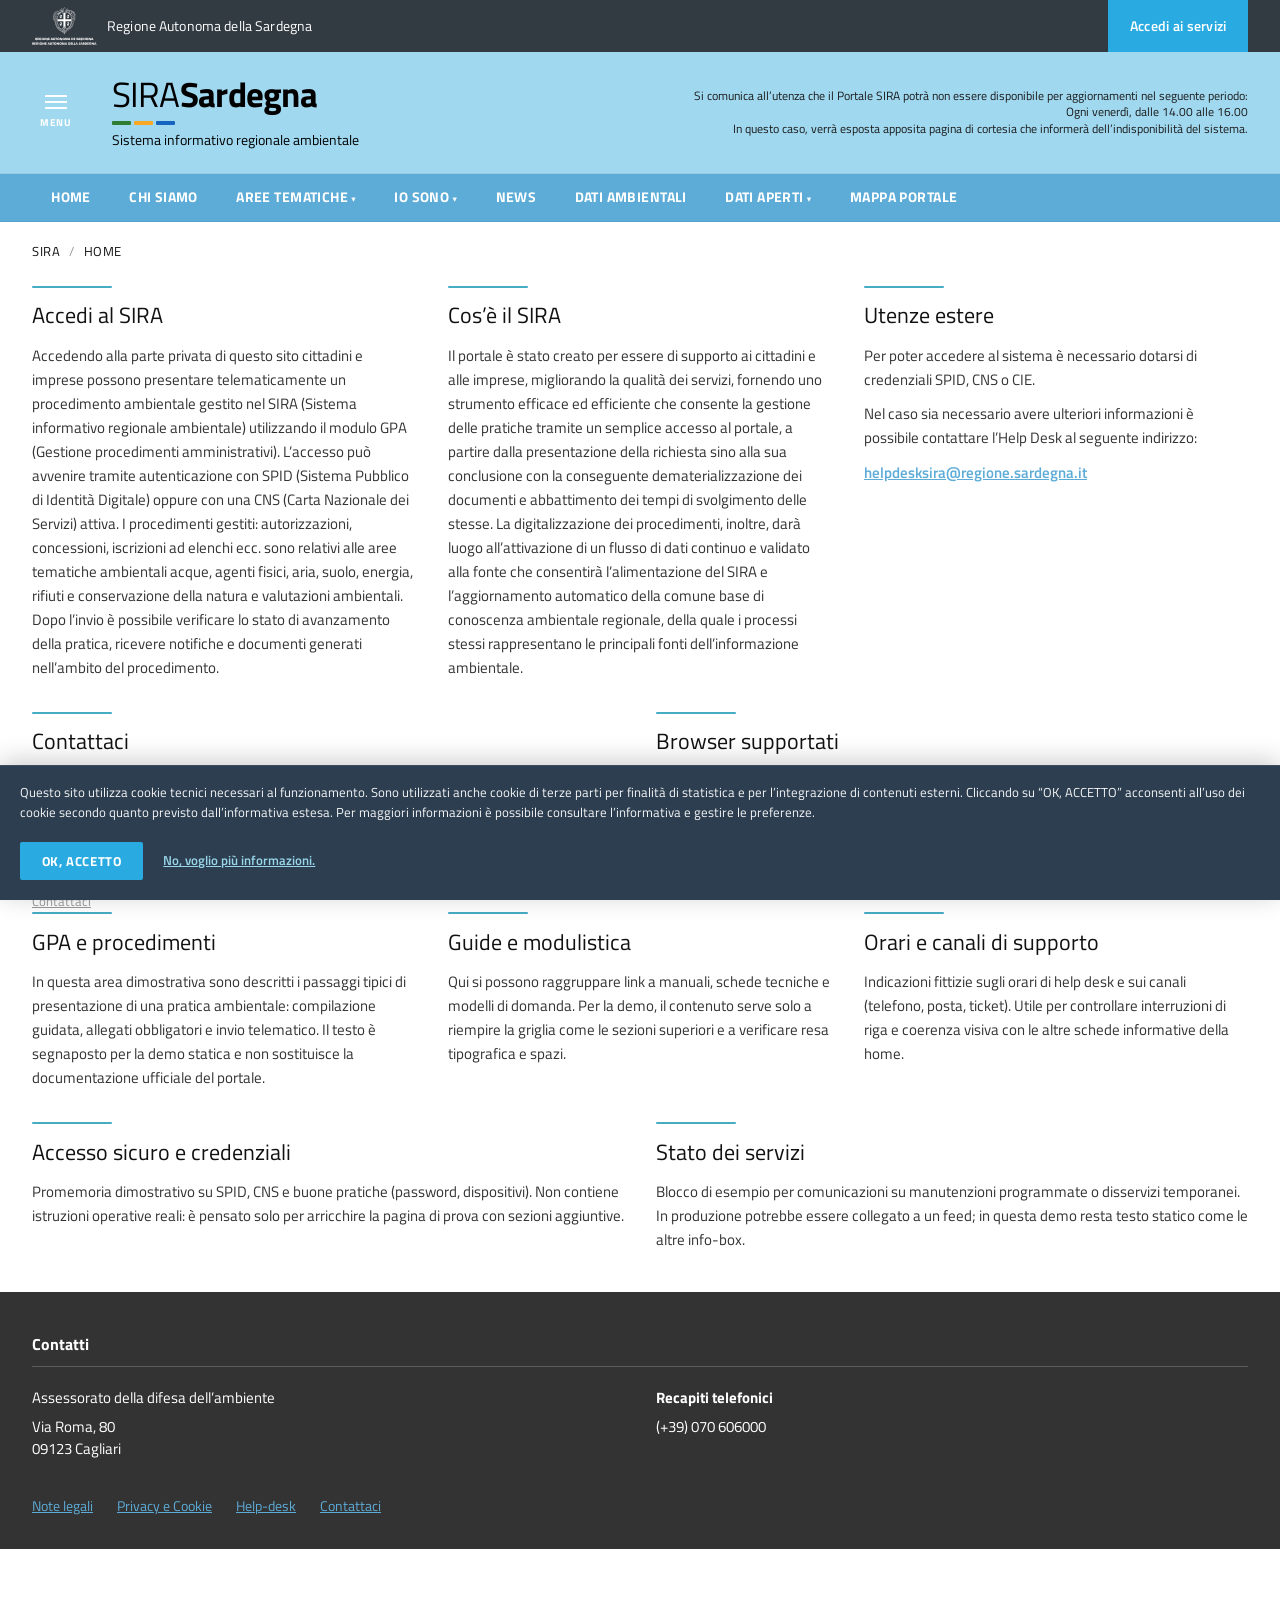
==== commit ff60c055: "Add files via upload" ====
--- a/index.html
+++ b/index.html
@@ -145,70 +145,11 @@
             </button>
             <ul id="sub-dati-aperti" class="site-nav__sub" role="menu">
               <li role="none"><a role="menuitem" href="#">Normativa</a></li>
+
             </ul>
           </li>
           <li class="site-nav__item">
             <a class="site-nav__link" href="#">Mappa portale</a>
-          </li>
-          <li class="site-nav__item">
-            <a class="site-nav__link" href="#">GPA procedimenti</a>
-          </li>
-          <li class="site-nav__item">
-            <a class="site-nav__link" href="#">Manuale utente</a>
-          </li>
-          <li class="site-nav__item">
-            <a class="site-nav__link" href="#">Modulistica</a>
-          </li>
-          <li class="site-nav__item">
-            <a class="site-nav__link" href="#">FAQ</a>
-          </li>
-          <li class="site-nav__item">
-            <a class="site-nav__link" href="#">VIA e VAS</a>
-          </li>
-          <li class="site-nav__item">
-            <a class="site-nav__link" href="#">Autorizzazioni ambientali</a>
-          </li>
-          <li class="site-nav__item">
-            <a class="site-nav__link" href="#">Bonifiche siti</a>
-          </li>
-          <li class="site-nav__item">
-            <a class="site-nav__link" href="#">Qualità dell’aria</a>
-          </li>
-          <li class="site-nav__item">
-            <a class="site-nav__link" href="#">Rete idrografica</a>
-          </li>
-          <li class="site-nav__item">
-            <a class="site-nav__link" href="#">Rumore e vibrazioni</a>
-          </li>
-          <li class="site-nav__item">
-            <a class="site-nav__link" href="#">Rifiuti speciali</a>
-          </li>
-          <li class="site-nav__item">
-            <a class="site-nav__link" href="#">Energie rinnovabili</a>
-          </li>
-          <li class="site-nav__item">
-            <a class="site-nav__link" href="#">Natura 2000</a>
-          </li>
-          <li class="site-nav__item">
-            <a class="site-nav__link" href="#">Cambiamenti climatici</a>
-          </li>
-          <li class="site-nav__item">
-            <a class="site-nav__link" href="#">Bandi e contributi</a>
-          </li>
-          <li class="site-nav__item">
-            <a class="site-nav__link" href="#">Rapporti e statistiche</a>
-          </li>
-          <li class="site-nav__item">
-            <a class="site-nav__link" href="#">Accessibilità</a>
-          </li>
-          <li class="site-nav__item">
-            <a class="site-nav__link" href="#">Amministrazione trasparente</a>
-          </li>
-          <li class="site-nav__item">
-            <a class="site-nav__link" href="#">Certificati ambientali</a>
-          </li>
-          <li class="site-nav__item">
-            <a class="site-nav__link" href="#">Servizi online (demo)</a>
           </li>
         </ul>
       </nav>
@@ -308,6 +249,56 @@
             <p class="info-block__text">
               Potrebbe essere opportuno, prima dell’accesso al sistema, svuotare
               la cache del browser per ridurre eventuali rallentamenti.
+            </p>
+          </section>
+        </div>
+
+        <div class="info-grid info-grid--3">
+          <section class="info-block" aria-labelledby="block-gpa">
+            <h2 id="block-gpa" class="info-block__title">GPA e procedimenti</h2>
+            <p class="info-block__text">
+              In questa area dimostrativa sono descritti i passaggi tipici di
+              presentazione di una pratica ambientale: compilazione guidata,
+              allegati obbligatori e invio telematico. Il testo è segnaposto per
+              la demo statica e non sostituisce la documentazione ufficiale del
+              portale.
+            </p>
+          </section>
+          <section class="info-block" aria-labelledby="block-guide">
+            <h2 id="block-guide" class="info-block__title">Guide e modulistica</h2>
+            <p class="info-block__text">
+              Qui si possono raggruppare link a manuali, schede tecniche e modelli
+              di domanda. Per la demo, il contenuto serve solo a riempire la griglia
+              come le sezioni superiori e a verificare resa tipografica e spazi.
+            </p>
+          </section>
+          <section class="info-block" aria-labelledby="block-hours">
+            <h2 id="block-hours" class="info-block__title">Orari e canali di supporto</h2>
+            <p class="info-block__text">
+              Indicazioni fittizie sugli orari di help desk e sui canali
+              (telefono, posta, ticket). Utile per controllare interruzioni di
+              riga e coerenza visiva con le altre schede informative della home.
+            </p>
+          </section>
+        </div>
+
+        <div class="info-grid info-grid--2">
+          <section class="info-block" aria-labelledby="block-security">
+            <h2 id="block-security" class="info-block__title">
+              Accesso sicuro e credenziali
+            </h2>
+            <p class="info-block__text">
+              Promemoria dimostrativo su SPID, CNS e buone pratiche (password,
+              dispositivi). Non contiene istruzioni operative reali: è pensato
+              solo per arricchire la pagina di prova con sezioni aggiuntive.
+            </p>
+          </section>
+          <section class="info-block" aria-labelledby="block-status">
+            <h2 id="block-status" class="info-block__title">Stato dei servizi</h2>
+            <p class="info-block__text">
+              Blocco di esempio per comunicazioni su manutenzioni programmate o
+              disservizi temporanei. In produzione potrebbe essere collegato a un
+              feed; in questa demo resta testo statico come le altre info-box.
             </p>
           </section>
         </div>
@@ -429,34 +420,6 @@
               </ul>
             </li>
             <li><a class="site-drawer__link" href="#">Mappa portale</a></li>
-            <li><a class="site-drawer__link" href="#">GPA procedimenti</a></li>
-            <li><a class="site-drawer__link" href="#">Manuale utente</a></li>
-            <li><a class="site-drawer__link" href="#">Modulistica</a></li>
-            <li><a class="site-drawer__link" href="#">FAQ</a></li>
-            <li><a class="site-drawer__link" href="#">VIA e VAS</a></li>
-            <li>
-              <a class="site-drawer__link" href="#">Autorizzazioni ambientali</a>
-            </li>
-            <li><a class="site-drawer__link" href="#">Bonifiche siti</a></li>
-            <li><a class="site-drawer__link" href="#">Qualità dell’aria</a></li>
-            <li><a class="site-drawer__link" href="#">Rete idrografica</a></li>
-            <li><a class="site-drawer__link" href="#">Rumore e vibrazioni</a></li>
-            <li><a class="site-drawer__link" href="#">Rifiuti speciali</a></li>
-            <li><a class="site-drawer__link" href="#">Energie rinnovabili</a></li>
-            <li><a class="site-drawer__link" href="#">Natura 2000</a></li>
-            <li><a class="site-drawer__link" href="#">Cambiamenti climatici</a></li>
-            <li><a class="site-drawer__link" href="#">Bandi e contributi</a></li>
-            <li><a class="site-drawer__link" href="#">Rapporti e statistiche</a></li>
-            <li><a class="site-drawer__link" href="#">Accessibilità</a></li>
-            <li>
-              <a class="site-drawer__link" href="#"
-                >Amministrazione trasparente</a
-              >
-            </li>
-            <li><a class="site-drawer__link" href="#">Certificati ambientali</a></li>
-            <li>
-              <a class="site-drawer__link" href="#">Servizi online (demo)</a>
-            </li>
           </ul>
         </nav>
       </div>
--- a/styles.css
+++ b/styles.css
@@ -85,7 +85,8 @@
 
 .site-header--scrolled {
   box-shadow: 0 3px 14px rgba(0, 0, 0, 0.14);
-  grid-template-rows: 0fr auto 0fr;
+  /* Collapse util row only; keep ribbon + primary nav so dropdowns stay usable. */
+  grid-template-rows: 0fr auto auto;
 }
 
 .site-header__util {
@@ -106,12 +107,6 @@
   opacity: 0;
   padding-top: 0;
   padding-bottom: 0;
-  pointer-events: none;
-}
-
-.site-header--scrolled .site-nav {
-  opacity: 0;
-  visibility: hidden;
   pointer-events: none;
 }
 
@@ -379,7 +374,8 @@
   background: var(--color-nav-bg);
   border-bottom: 1px solid rgba(0, 0, 0, 0.08);
   transition: opacity 0.25s ease, padding 0.3s ease;
-  overflow: hidden;
+  /* Allow desktop submenus to paint below the bar (was clipping with overflow: hidden). */
+  overflow: visible;
   padding: 0 var(--layout-page-padding);
 }
 
@@ -502,11 +498,6 @@
 
 /* Nav links shouldn't change font-size or padding on scroll, it causes layout thrashing */
 
-
-/* Post-transaction: primary bar removed from layout (see initPostTransactionPrimaryNav in app.js). */
-body[data-transaction-complete="true"] #site-primary-nav.site-nav {
-  display: none;
-}
 
 /* --- Menu toggle: default 3 barre; .site-header__menu--bars-2 = due linee (foto 1); .is-open = drawer (foto 8) --- */
 .site-header__menu-x {
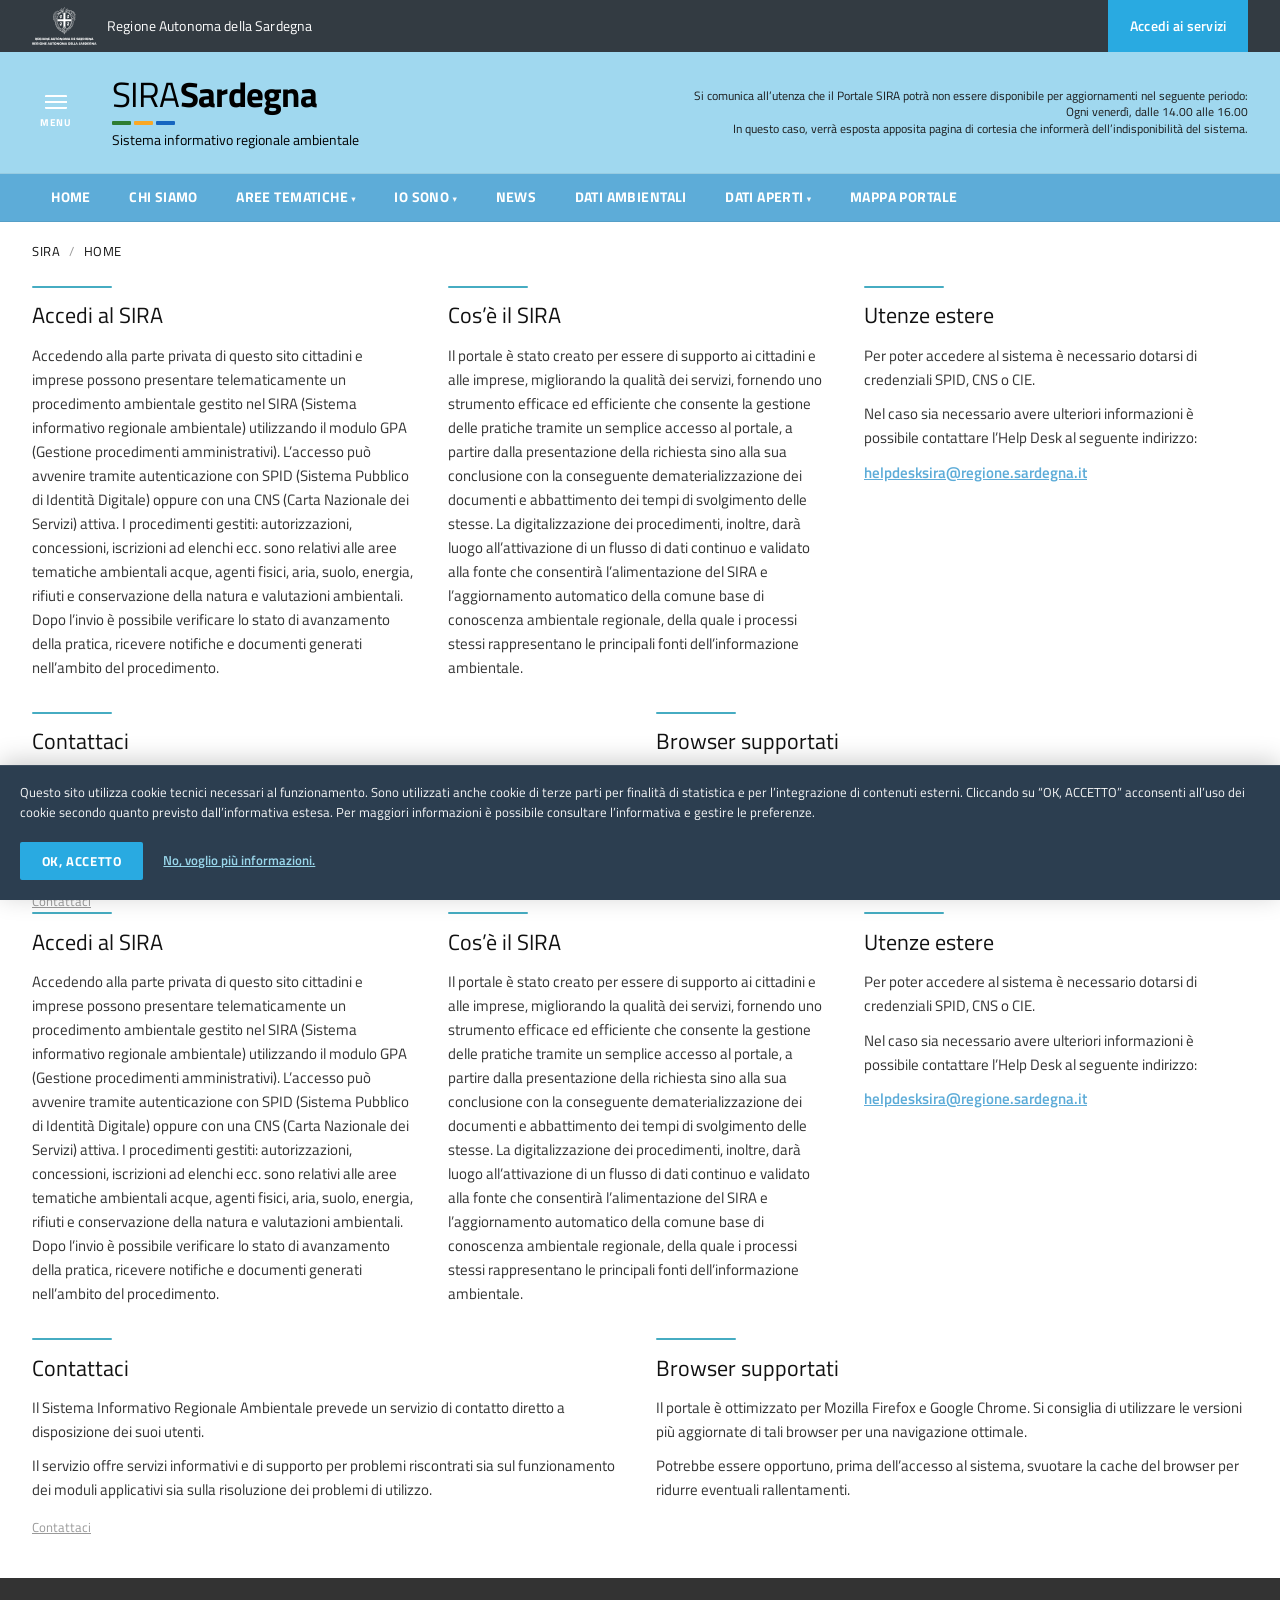
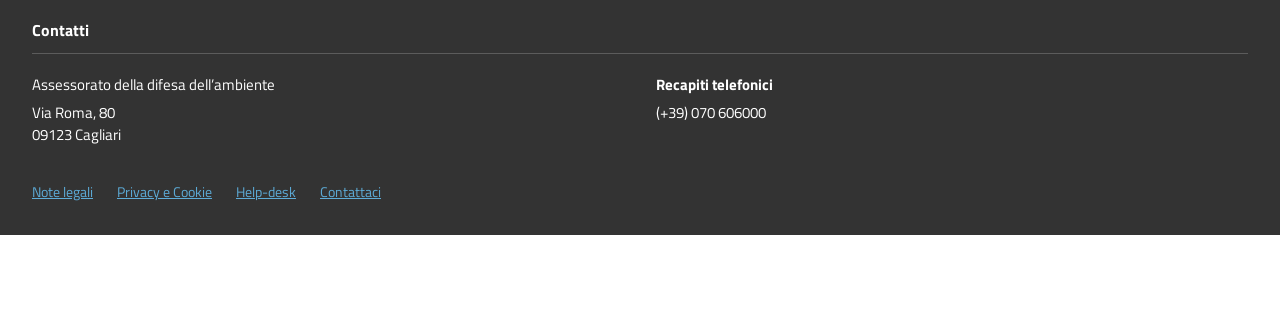
==== commit d15f4550: "Add files via upload" ====
--- a/index.html
+++ b/index.html
@@ -252,53 +252,86 @@
             </p>
           </section>
         </div>
-
         <div class="info-grid info-grid--3">
-          <section class="info-block" aria-labelledby="block-gpa">
-            <h2 id="block-gpa" class="info-block__title">GPA e procedimenti</h2>
-            <p class="info-block__text">
-              In questa area dimostrativa sono descritti i passaggi tipici di
-              presentazione di una pratica ambientale: compilazione guidata,
-              allegati obbligatori e invio telematico. Il testo è segnaposto per
-              la demo statica e non sostituisce la documentazione ufficiale del
-              portale.
-            </p>
-          </section>
-          <section class="info-block" aria-labelledby="block-guide">
-            <h2 id="block-guide" class="info-block__title">Guide e modulistica</h2>
-            <p class="info-block__text">
-              Qui si possono raggruppare link a manuali, schede tecniche e modelli
-              di domanda. Per la demo, il contenuto serve solo a riempire la griglia
-              come le sezioni superiori e a verificare resa tipografica e spazi.
-            </p>
-          </section>
-          <section class="info-block" aria-labelledby="block-hours">
-            <h2 id="block-hours" class="info-block__title">Orari e canali di supporto</h2>
-            <p class="info-block__text">
-              Indicazioni fittizie sugli orari di help desk e sui canali
-              (telefono, posta, ticket). Utile per controllare interruzioni di
-              riga e coerenza visiva con le altre schede informative della home.
-            </p>
-          </section>
-        </div>
-
+          <section class="info-block" aria-labelledby="block-accedi">
+            <h2 id="block-accedi" class="info-block__title">Accedi al SIRA</h2>
+            <p class="info-block__text">
+              Accedendo alla parte privata di questo sito cittadini e imprese
+              possono presentare telematicamente un procedimento ambientale
+              gestito nel SIRA (Sistema informativo regionale ambientale)
+              utilizzando il modulo GPA (Gestione procedimenti amministrativi).
+              L’accesso può avvenire tramite autenticazione con SPID (Sistema
+              Pubblico di Identità Digitale) oppure con una CNS (Carta Nazionale
+              dei Servizi) attiva. I procedimenti gestiti: autorizzazioni,
+              concessioni, iscrizioni ad elenchi ecc. sono relativi alle aree
+              tematiche ambientali acque, agenti fisici, aria, suolo, energia,
+              rifiuti e conservazione della natura e valutazioni ambientali. Dopo
+              l’invio è possibile verificare lo stato di avanzamento della
+              pratica, ricevere notifiche e documenti generati nell’ambito del
+              procedimento.
+            </p>
+          </section>
+          <section class="info-block" aria-labelledby="block-cose">
+            <h2 id="block-cose" class="info-block__title">Cos’è il SIRA</h2>
+            <p class="info-block__text">
+              Il portale è stato creato per essere di supporto ai cittadini e
+              alle imprese, migliorando la qualità dei servizi, fornendo uno
+              strumento efficace ed efficiente che consente la gestione delle
+              pratiche tramite un semplice accesso al portale, a partire dalla
+              presentazione della richiesta sino alla sua conclusione con la
+              conseguente dematerializzazione dei documenti e abbattimento dei
+              tempi di svolgimento delle stesse. La digitalizzazione dei
+              procedimenti, inoltre, darà luogo all’attivazione di un flusso di
+              dati continuo e validato alla fonte che consentirà l’alimentazione
+              del SIRA e l’aggiornamento automatico della comune base di
+              conoscenza ambientale regionale, della quale i processi stessi
+              rappresentano le principali fonti dell’informazione ambientale.
+            </p>
+          </section>
+          <section class="info-block" aria-labelledby="block-utenze">
+            <h2 id="block-utenze" class="info-block__title">Utenze estere</h2>
+            <p class="info-block__text">
+              Per poter accedere al sistema è necessario dotarsi di credenziali
+              SPID, CNS o CIE.
+            </p>
+            <p class="info-block__text">
+              Nel caso sia necessario avere ulteriori informazioni è possibile
+              contattare l’Help Desk al seguente indirizzo:
+            </p>
+            <p class="info-block__text">
+              <a class="info-block__link" href="mailto:helpdesksira@regione.sardegna.it">helpdesksira@regione.sardegna.it</a>
+            </p>
+          </section>
+        </div>
+        
         <div class="info-grid info-grid--2">
-          <section class="info-block" aria-labelledby="block-security">
-            <h2 id="block-security" class="info-block__title">
-              Accesso sicuro e credenziali
+          <section class="info-block" aria-labelledby="block-contatti">
+            <h2 id="block-contatti" class="info-block__title">Contattaci</h2>
+            <p class="info-block__text">
+              Il Sistema Informativo Regionale Ambientale prevede un servizio di
+              contatto diretto a disposizione dei suoi utenti.
+            </p>
+            <p class="info-block__text">
+              Il servizio offre servizi informativi e di supporto per problemi
+              riscontrati sia sul funzionamento dei moduli applicativi sia sulla
+              risoluzione dei problemi di utilizzo.
+            </p>
+            <p class="info-block__footer-link">
+              <a class="info-block__link info-block__link--muted" href="#">Contattaci</a>
+            </p>
+          </section>
+          <section class="info-block" aria-labelledby="block-browser">
+            <h2 id="block-browser" class="info-block__title">
+              Browser supportati
             </h2>
             <p class="info-block__text">
-              Promemoria dimostrativo su SPID, CNS e buone pratiche (password,
-              dispositivi). Non contiene istruzioni operative reali: è pensato
-              solo per arricchire la pagina di prova con sezioni aggiuntive.
-            </p>
-          </section>
-          <section class="info-block" aria-labelledby="block-status">
-            <h2 id="block-status" class="info-block__title">Stato dei servizi</h2>
-            <p class="info-block__text">
-              Blocco di esempio per comunicazioni su manutenzioni programmate o
-              disservizi temporanei. In produzione potrebbe essere collegato a un
-              feed; in questa demo resta testo statico come le altre info-box.
+              Il portale è ottimizzato per Mozilla Firefox e Google Chrome. Si
+              consiglia di utilizzare le versioni più aggiornate di tali browser
+              per una navigazione ottimale.
+            </p>
+            <p class="info-block__text">
+              Potrebbe essere opportuno, prima dell’accesso al sistema, svuotare
+              la cache del browser per ridurre eventuali rallentamenti.
             </p>
           </section>
         </div>
--- a/styles.css
+++ b/styles.css
@@ -85,8 +85,7 @@
 
 .site-header--scrolled {
   box-shadow: 0 3px 14px rgba(0, 0, 0, 0.14);
-  /* Collapse util row only; keep ribbon + primary nav so dropdowns stay usable. */
-  grid-template-rows: 0fr auto auto;
+  grid-template-rows: 0fr auto 0fr;
 }
 
 .site-header__util {
@@ -107,6 +106,12 @@
   opacity: 0;
   padding-top: 0;
   padding-bottom: 0;
+  pointer-events: none;
+}
+
+.site-header--scrolled .site-nav {
+  opacity: 0;
+  visibility: hidden;
   pointer-events: none;
 }
 
@@ -374,8 +379,9 @@
   background: var(--color-nav-bg);
   border-bottom: 1px solid rgba(0, 0, 0, 0.08);
   transition: opacity 0.25s ease, padding 0.3s ease;
-  /* Allow desktop submenus to paint below the bar (was clipping with overflow: hidden). */
-  overflow: visible;
+  /* Horizontal scroll when many top-level items (demo stress layout). */
+  overflow-x: auto;
+  overflow-y: visible;
   padding: 0 var(--layout-page-padding);
 }
 
@@ -385,7 +391,8 @@
   align-items: stretch;
   gap: 0;
   max-width: none;
-  width: 100%;
+  width: max-content;
+  min-width: 100%;
   margin: 0 auto;
   padding: 0;
   list-style: none;
@@ -406,7 +413,6 @@
 /* --- Desktop mega-dropdowns (hover / focus-within) --- */
 .site-nav__item {
   position: relative;
-  flex-shrink: 0;
 }
 
 .site-nav__link {
@@ -498,6 +504,11 @@
 
 /* Nav links shouldn't change font-size or padding on scroll, it causes layout thrashing */
 
+
+/* Post-transaction: primary bar removed from layout (see initPostTransactionPrimaryNav in app.js). */
+body[data-transaction-complete="true"] #site-primary-nav.site-nav {
+  display: none;
+}
 
 /* --- Menu toggle: default 3 barre; .site-header__menu--bars-2 = due linee (foto 1); .is-open = drawer (foto 8) --- */
 .site-header__menu-x {
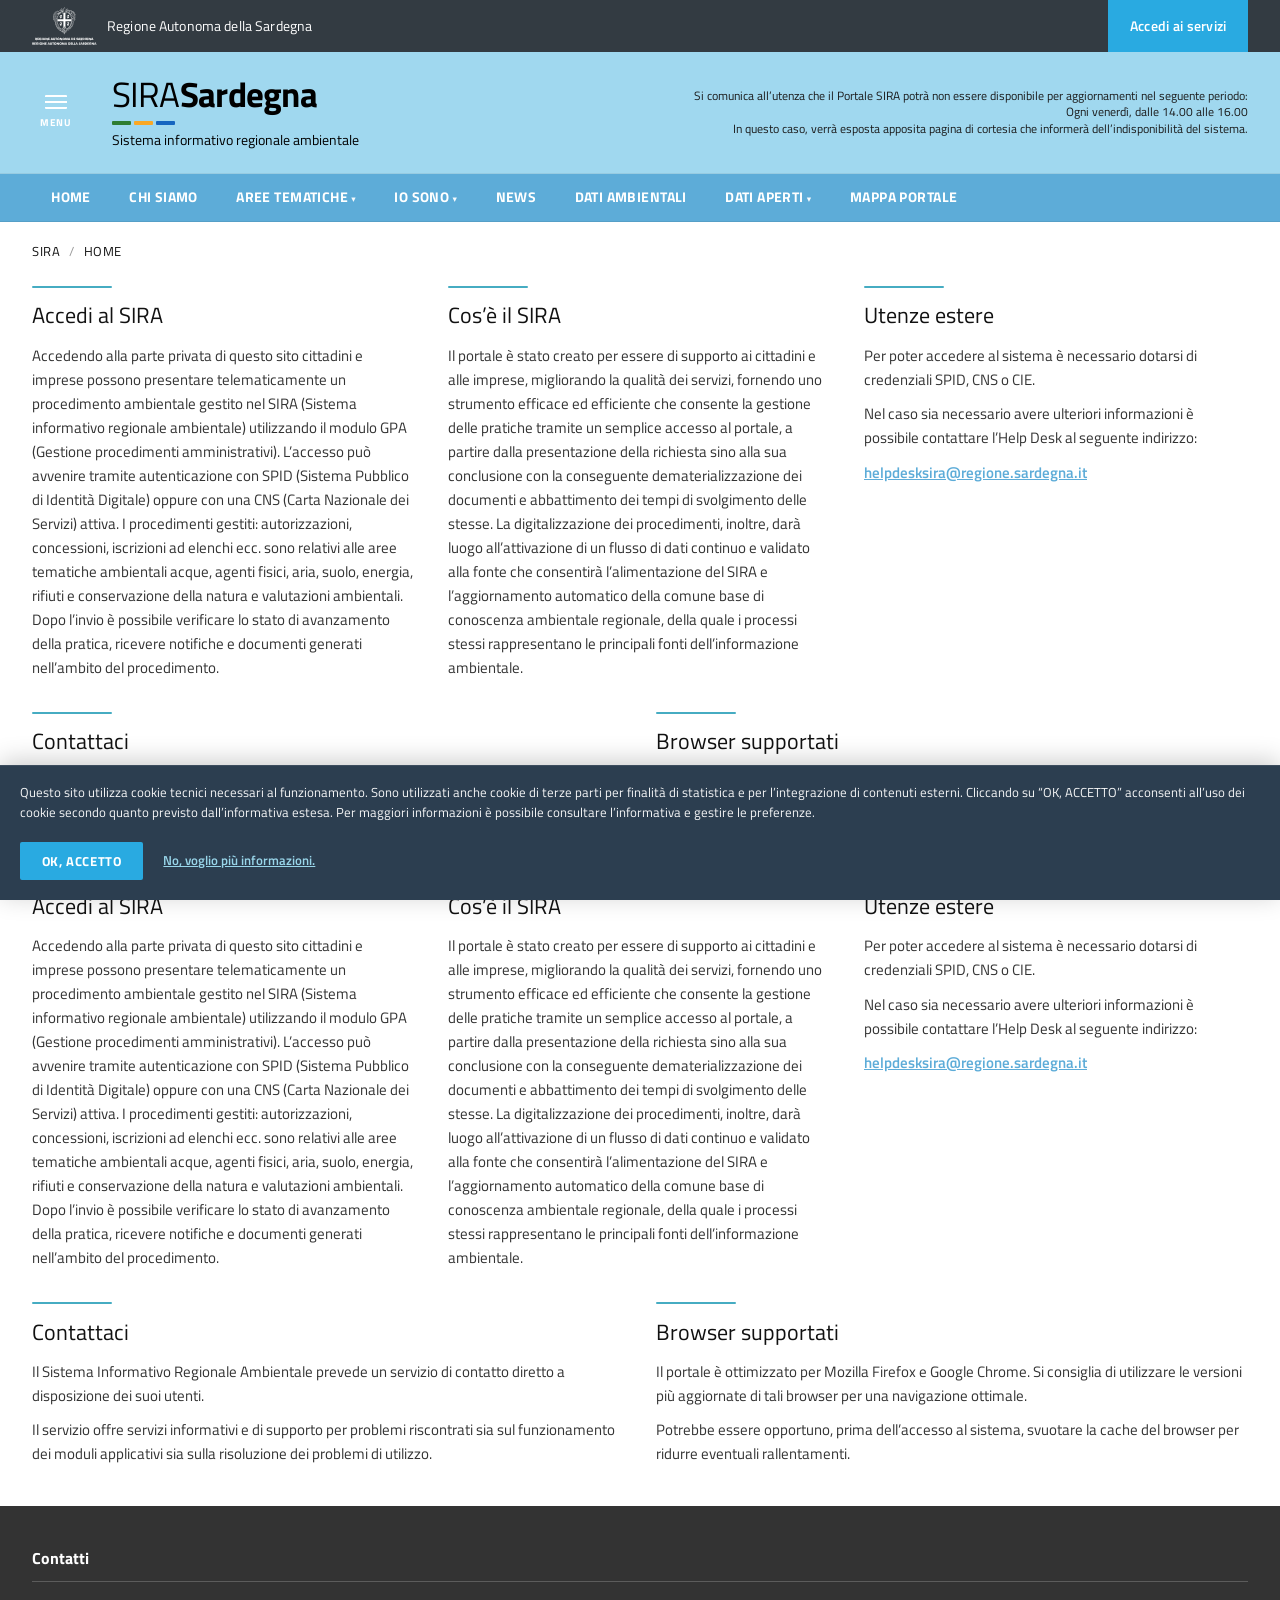
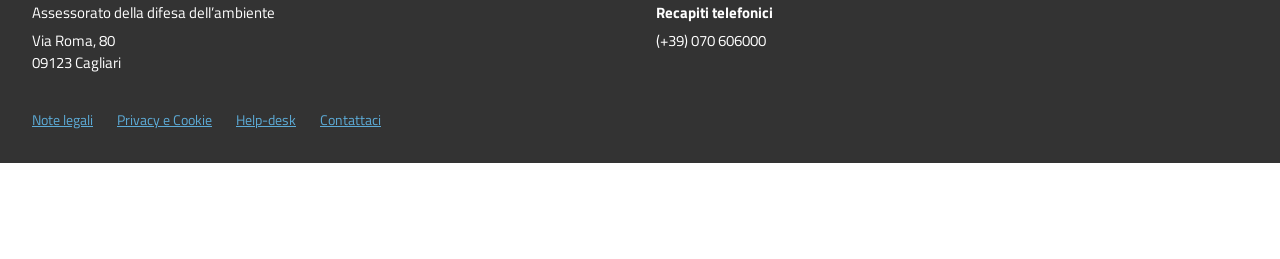
==== commit e353f3e4: "Update index.html" ====
--- a/index.html
+++ b/index.html
@@ -231,11 +231,6 @@
               riscontrati sia sul funzionamento dei moduli applicativi sia sulla
               risoluzione dei problemi di utilizzo.
             </p>
-            <p class="info-block__footer-link">
-              <a class="info-block__link info-block__link--muted" href="#"
-                >Contattaci</a
-              >
-            </p>
           </section>
           <section class="info-block" aria-labelledby="block-browser">
             <h2 id="block-browser" class="info-block__title">
@@ -315,9 +310,6 @@
               Il servizio offre servizi informativi e di supporto per problemi
               riscontrati sia sul funzionamento dei moduli applicativi sia sulla
               risoluzione dei problemi di utilizzo.
-            </p>
-            <p class="info-block__footer-link">
-              <a class="info-block__link info-block__link--muted" href="#">Contattaci</a>
             </p>
           </section>
           <section class="info-block" aria-labelledby="block-browser">
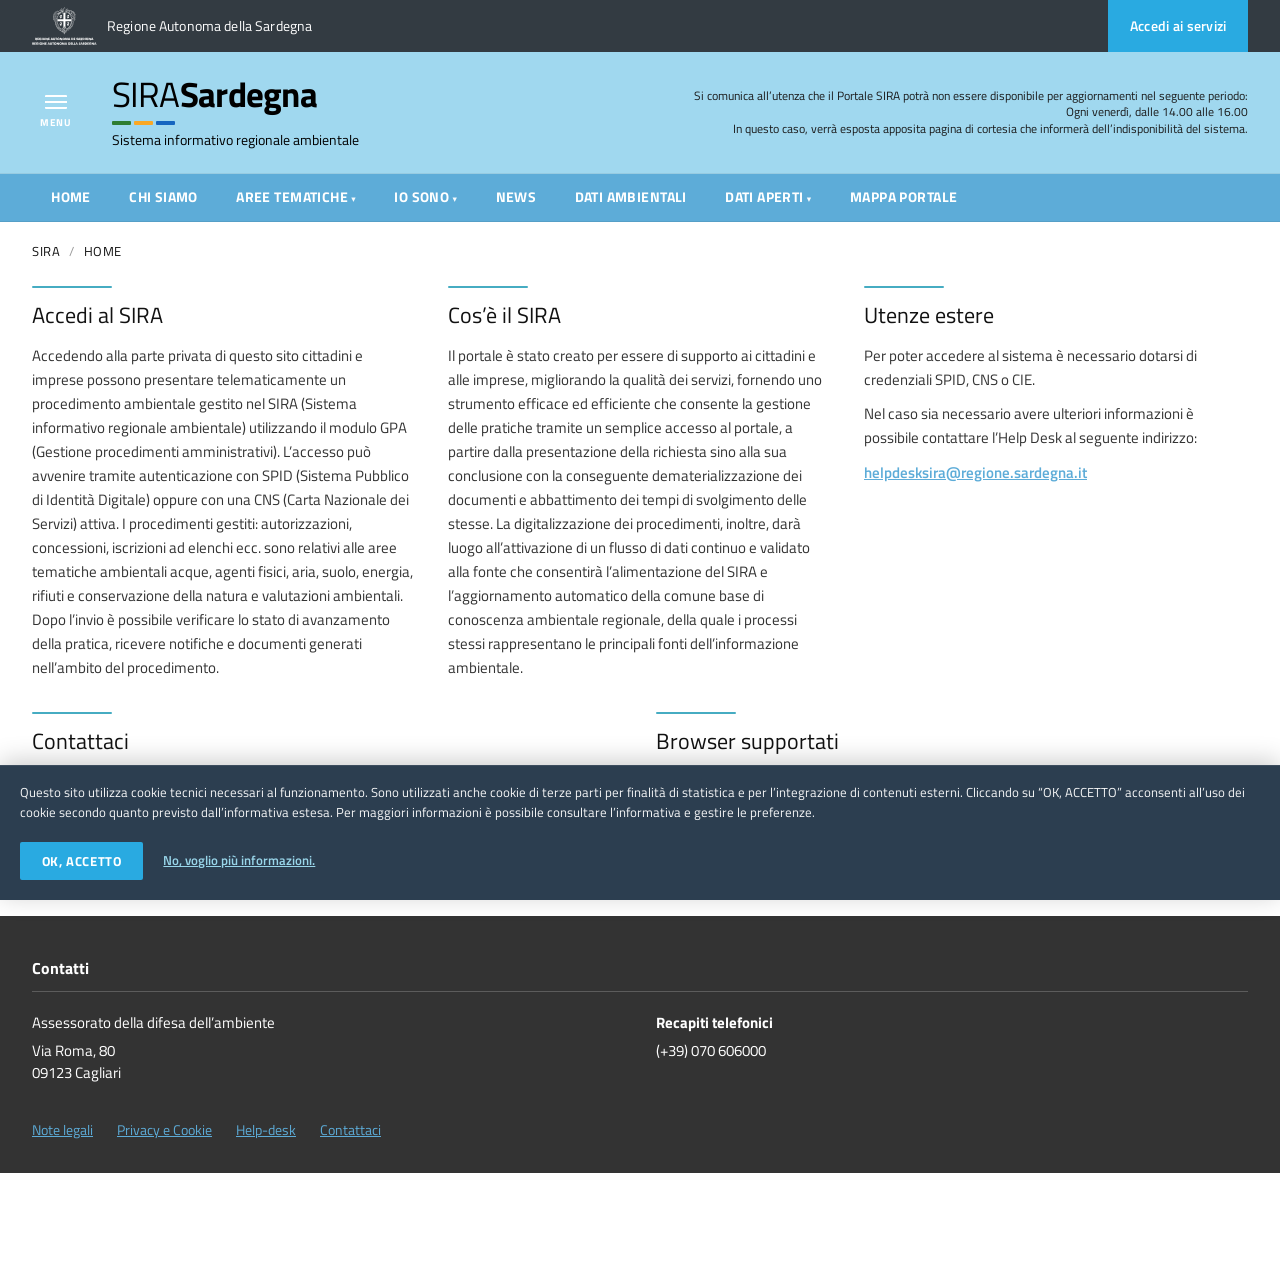
==== commit 748de253: "Add files via upload" ====
--- a/index.html
+++ b/index.html
@@ -219,86 +219,6 @@
           </section>
         </div>
 
-        <div class="info-grid info-grid--2">
-          <section class="info-block" aria-labelledby="block-contatti">
-            <h2 id="block-contatti" class="info-block__title">Contattaci</h2>
-            <p class="info-block__text">
-              Il Sistema Informativo Regionale Ambientale prevede un servizio di
-              contatto diretto a disposizione dei suoi utenti.
-            </p>
-            <p class="info-block__text">
-              Il servizio offre servizi informativi e di supporto per problemi
-              riscontrati sia sul funzionamento dei moduli applicativi sia sulla
-              risoluzione dei problemi di utilizzo.
-            </p>
-          </section>
-          <section class="info-block" aria-labelledby="block-browser">
-            <h2 id="block-browser" class="info-block__title">
-              Browser supportati
-            </h2>
-            <p class="info-block__text">
-              Il portale è ottimizzato per Mozilla Firefox e Google Chrome. Si
-              consiglia di utilizzare le versioni più aggiornate di tali browser
-              per una navigazione ottimale.
-            </p>
-            <p class="info-block__text">
-              Potrebbe essere opportuno, prima dell’accesso al sistema, svuotare
-              la cache del browser per ridurre eventuali rallentamenti.
-            </p>
-          </section>
-        </div>
-        <div class="info-grid info-grid--3">
-          <section class="info-block" aria-labelledby="block-accedi">
-            <h2 id="block-accedi" class="info-block__title">Accedi al SIRA</h2>
-            <p class="info-block__text">
-              Accedendo alla parte privata di questo sito cittadini e imprese
-              possono presentare telematicamente un procedimento ambientale
-              gestito nel SIRA (Sistema informativo regionale ambientale)
-              utilizzando il modulo GPA (Gestione procedimenti amministrativi).
-              L’accesso può avvenire tramite autenticazione con SPID (Sistema
-              Pubblico di Identità Digitale) oppure con una CNS (Carta Nazionale
-              dei Servizi) attiva. I procedimenti gestiti: autorizzazioni,
-              concessioni, iscrizioni ad elenchi ecc. sono relativi alle aree
-              tematiche ambientali acque, agenti fisici, aria, suolo, energia,
-              rifiuti e conservazione della natura e valutazioni ambientali. Dopo
-              l’invio è possibile verificare lo stato di avanzamento della
-              pratica, ricevere notifiche e documenti generati nell’ambito del
-              procedimento.
-            </p>
-          </section>
-          <section class="info-block" aria-labelledby="block-cose">
-            <h2 id="block-cose" class="info-block__title">Cos’è il SIRA</h2>
-            <p class="info-block__text">
-              Il portale è stato creato per essere di supporto ai cittadini e
-              alle imprese, migliorando la qualità dei servizi, fornendo uno
-              strumento efficace ed efficiente che consente la gestione delle
-              pratiche tramite un semplice accesso al portale, a partire dalla
-              presentazione della richiesta sino alla sua conclusione con la
-              conseguente dematerializzazione dei documenti e abbattimento dei
-              tempi di svolgimento delle stesse. La digitalizzazione dei
-              procedimenti, inoltre, darà luogo all’attivazione di un flusso di
-              dati continuo e validato alla fonte che consentirà l’alimentazione
-              del SIRA e l’aggiornamento automatico della comune base di
-              conoscenza ambientale regionale, della quale i processi stessi
-              rappresentano le principali fonti dell’informazione ambientale.
-            </p>
-          </section>
-          <section class="info-block" aria-labelledby="block-utenze">
-            <h2 id="block-utenze" class="info-block__title">Utenze estere</h2>
-            <p class="info-block__text">
-              Per poter accedere al sistema è necessario dotarsi di credenziali
-              SPID, CNS o CIE.
-            </p>
-            <p class="info-block__text">
-              Nel caso sia necessario avere ulteriori informazioni è possibile
-              contattare l’Help Desk al seguente indirizzo:
-            </p>
-            <p class="info-block__text">
-              <a class="info-block__link" href="mailto:helpdesksira@regione.sardegna.it">helpdesksira@regione.sardegna.it</a>
-            </p>
-          </section>
-        </div>
-        
         <div class="info-grid info-grid--2">
           <section class="info-block" aria-labelledby="block-contatti">
             <h2 id="block-contatti" class="info-block__title">Contattaci</h2>
--- a/styles.css
+++ b/styles.css
@@ -1,1197 +1,1184 @@
-/* Trace: DEMO-SIRA-RESTYLE — SIRA-inspired static POC (see plan DEMO ridisegno SIRA) */
-
-:root {
-  --color-page-bg: #ffffff;
-  --color-text: #333333;
-  --color-muted: #666666;
-  --color-border: #e0e0e0;
-  --color-util-bg: #333b42;
-  /* Celestina ribbon: same open + scrolled (bug was white “chiuso”) */
-  --color-header-ribbon: #a0d8ef;
-  --color-header-ribbon-open: var(--color-header-ribbon);
-  --color-header-ribbon-collapsed: var(--color-header-ribbon);
-  --color-nav-bg: #5dacd8;
-  --color-nav-bg-hover: #4a9bc7;
-  --color-section-accent: #46acc2;
-  --color-util-cta: #29aae1;
-  --color-util-cta-hover: #2196d3;
-  --color-tri-green: #2e7d32;
-  --color-tri-amber: #f9a825;
-  --color-tri-blue: #1565c0;
-  --color-accent: #29aae1;
-  --color-accent-hover: #2196d3;
-  --color-footer-bg: #333333;
-  --color-cookie-bg: #2c3e50;
-  --color-demo-bar: #243038;
-  --radius: 2px;
-  --focus-ring: 0 0 0 3px rgba(43, 153, 201, 0.45);
-  /* Full-width layout: no fixed max-width column (avoids large side gutters on wide screens) */
-  --layout-page-padding: clamp(0.75rem, 2.5vw, 2.5rem);
-  --header-util-height: 48px;
-  --sticky-top-offset: 0px;
-  --ease-header: 0.28s cubic-bezier(0.4, 0, 0.2, 1);
-  /* Titillium Web loaded via Google Fonts in HTML */
-  --font-sans: "Titillium Web", system-ui, -apple-system, "Segoe UI", sans-serif;
-}
-
-*,
-*::before,
-*::after {
-  box-sizing: border-box;
-}
-
-html {
-  font-size: 16px;
-}
-
-body {
-  margin: 0;
-  min-height: 100vh;
-  display: flex;
-  flex-direction: column;
-  font-family: var(--font-sans);
-  background: var(--color-page-bg);
-  color: var(--color-text);
-  line-height: 1.5;
-}
-
-/* --- Demo POC banner --- */
-.demo-banner {
-  position: sticky;
-  top: 0;
-  z-index: 200;
-  padding: 0.55rem 1.25rem;
-  background: var(--color-demo-bar);
-  color: #e8ecef;
-  font-size: 0.8125rem;
-  text-align: center;
-  border-bottom: 1px solid rgba(255, 255, 255, 0.08);
-}
-
-/* --- Site header: sticky; ribbon celestina; scrolled = compatto ma stesso colore --- */
-.site-header {
-  position: sticky;
-  top: var(--sticky-top-offset);
-  z-index: 150;
-  flex-shrink: 0;
-  align-self: stretch;
-  width: 100%;
-  max-width: 100%;
-  background: transparent;
-  display: grid;
-  grid-template-rows: 1fr auto auto;
-  transition: box-shadow var(--ease-header), grid-template-rows 0.3s ease;
-}
-
-.site-header--scrolled {
-  box-shadow: 0 3px 14px rgba(0, 0, 0, 0.14);
-  grid-template-rows: 0fr auto 0fr;
-}
-
-.site-header__util {
-  display: flex;
-  align-items: stretch; /* [TASK-BUTTON-RESTYLE] Changed from center to stretch to allow CTA to fill height */
-  justify-content: space-between;
-  gap: 1rem;
-  padding: 0 var(--layout-page-padding); /* [TASK-BUTTON-RESTYLE] Removed vertical padding */
-  background: var(--color-util-bg);
-  color: #fff;
-  font-size: 0.8125rem;
-  overflow: hidden;
-  min-height: 0;
-  transition: opacity 0.25s ease, padding 0.3s ease;
-}
-
-.site-header--scrolled .site-header__util {
-  opacity: 0;
-  padding-top: 0;
-  padding-bottom: 0;
-  pointer-events: none;
-}
-
-.site-header--scrolled .site-nav {
-  opacity: 0;
-  visibility: hidden;
-  pointer-events: none;
-}
-
-.site-header__util-start {
-  min-width: 0;
-  display: flex;
-  align-items: center;
-  padding: 0.45rem 0; /* [TASK-BUTTON-RESTYLE] Restored vertical padding for the brand section */
-}
-
-.site-header__util-end {
-  flex-shrink: 0;
-}
-
-.site-header__region-brand {
-  display: flex;
-  align-items: center;
-  gap: 0.65rem;
-  min-width: 0;
-}
-
-.site-header__region-name {
-  color: inherit;
-  font-size: 0.85rem;
-  font-weight: 400;
-  line-height: 1.25;
-  letter-spacing: 0.01em;
-  min-width: 0;
-}
-
-.site-header__region-logo {
-  display: block;
-  height: 38px;
-  width: auto;
-  max-width: 120px;
-  object-fit: contain;
-  flex-shrink: 0;
-}
-
-.site-header__util-cta {
-  display: inline-flex;
-  align-items: center;
-  justify-content: center;
-  min-height: 100%; /* [TASK-BUTTON-RESTYLE] Fill the entire height of the utility bar */
-  padding: 0.5rem 1.35rem;
-  font-size: 0.85rem;
-  font-weight: 600;
-  letter-spacing: 0.02em;
-  text-decoration: none;
-  color: #fff;
-  background: var(--color-util-cta);
-  border: none;
-  border-radius: 0; /* [TASK-BUTTON-RESTYLE] Squared corners as per photo 2 */
-  transition: background 0.15s ease;
-}
-
-.site-header__util-cta:hover {
-  background: var(--color-util-cta-hover);
-  color: #fff;
-}
-
-.site-header__util-cta:focus-visible {
-  outline: none;
-  box-shadow: var(--focus-ring);
-}
-
-.site-header__ribbon {
-  background: var(--color-header-ribbon-open);
-  border-bottom: 1px solid rgba(0, 0, 0, 0.06);
-  transition: background-color var(--ease-header);
-  padding: 1.5rem 0;
-}
-
-.site-header__ribbon-inner {
-  display: grid;
-  grid-template-columns: auto auto 1fr;
-  grid-template-areas: "menu logo notice";
-  align-items: center;
-  gap: 1rem 2rem;
-  width: 100%;
-  max-width: none;
-  margin: 0;
-  padding: 0 var(--layout-page-padding);
-}
-
-.site-header--scrolled .site-header__ribbon {
-  padding-top: 0.4rem;
-  padding-bottom: 0.45rem;
-  background: var(--color-header-ribbon-collapsed);
-  /* Keep the same grid structure so elements don't jump */
-}
-
-/* Menu + label: white on celestina (foto 1–2); keep on scrolled */
-.site-header__menu,
-.site-header__menu-label {
-  color: #fff;
-}
-
-.site-header__menu:hover,
-.site-header__menu:hover .site-header__menu-label {
-  color: #fff;
-  opacity: 0.92;
-}
-
-.site-header__menu {
-  grid-area: menu;
-  display: flex;
-  flex-direction: column;
-  align-items: center;
-  justify-content: center;
-  gap: 0.35rem;
-  padding: 0.35rem 0.5rem;
-  margin: 0;
-  border: none;
-  background: transparent;
-  font: inherit;
-  cursor: pointer;
-  flex-shrink: 0;
-  transition: color var(--ease-header);
-}
-
-.site-header__menu-label {
-  font-size: 0.65rem;
-  font-weight: 700;
-  text-transform: uppercase;
-  letter-spacing: 0.06em;
-  transition: color var(--ease-header);
-}
-
-.site-header__menu:focus-visible {
-  outline: none;
-  box-shadow: var(--focus-ring);
-  border-radius: var(--radius);
-}
-
-/* Icon height must match painted bars: box-shadow does not affect flex layout. */
-.site-header__menu-bars {
-  width: 22px;
-  height: 14px;
-  flex-shrink: 0;
-  border-radius: 1px;
-  background: linear-gradient(currentColor, currentColor) 0 0 / 100% 2px
-      no-repeat,
-    linear-gradient(currentColor, currentColor) 0 6px / 100% 2px no-repeat,
-    linear-gradient(currentColor, currentColor) 0 12px / 100% 2px no-repeat;
-  box-shadow: none;
-}
-
-/* --- siralogo (replaces legacy portal logo naming) --- */
-.siralogo {
-  grid-area: logo;
-  display: flex;
-  flex-direction: column;
-  gap: 0;
-  align-items: flex-start;
-  text-decoration: none;
-  color: #000;
-  flex-shrink: 0;
-  justify-self: start;
-  text-align: left;
-  /* Only transform is compositor-friendly; avoid transitioning flex-* (layout thrash). */
-  transition: transform var(--ease-header);
-}
-
-.site-header--scrolled .siralogo {
-  min-width: 0;
-  flex-direction: column;
-  align-items: flex-start;
-  justify-self: start;
-  transform: scale(0.96);
-  transform-origin: left center;
-}
-
-.siralogo__title {
-  font-size: 2.2rem;
-  line-height: 1.05;
-  letter-spacing: -0.02em;
-}
-
-.siralogo__sira {
-  font-weight: 400;
-  color: #000;
-}
-
-.siralogo__sardegna {
-  font-weight: 700;
-  color: #000;
-}
-
-.siralogo__trirule {
-  display: flex;
-  gap: 3px;
-  width: 4rem;
-  height: 4px;
-  margin: 0.45rem 0 0.45rem;
-  max-height: 12px;
-  transition: opacity var(--ease-header);
-}
-
-.siralogo__trirule > span {
-  flex: 1;
-  min-width: 0;
-  height: 100%;
-  border-radius: 1px;
-}
-
-.siralogo__trirule > span:nth-child(1) {
-  background: var(--color-tri-green);
-}
-
-.siralogo__trirule > span:nth-child(2) {
-  background: var(--color-tri-amber);
-}
-
-.siralogo__trirule > span:nth-child(3) {
-  background: var(--color-tri-blue);
-}
-
-.siralogo__subtitle {
-  font-size: 0.85rem;
-  font-weight: 400;
-  color: #000;
-  max-width: 22rem;
-  line-height: 1.25;
-  text-transform: none;
-  transition: opacity var(--ease-header);
-}
-
-.site-header--scrolled .siralogo__subtitle {
-  /* Inherit scale from parent .siralogo, do not trigger font-size recalculation */
-  opacity: 0.9;
-}
-
-.site-header--scrolled .siralogo__trirule {
-  margin: 0.28rem 0 0.28rem;
-  opacity: 1;
-}
-
-.site-header__notice {
-  grid-area: notice;
-  margin: 0;
-  min-width: 0;
-  font-size: 0.72rem;
-  font-weight: 400;
-  color: #1a1a1a;
-  line-height: 1.45;
-  text-align: right;
-  justify-self: end;
-  align-self: center;
-  transition: opacity var(--ease-header);
-  max-height: 14rem;
-  opacity: 1;
-  overflow: hidden;
-}
-
-.site-header--scrolled .site-header__notice {
-  opacity: 1;
-  max-height: none;
-  pointer-events: auto;
-}
-
-/* --- Primary nav --- */
-.site-nav {
-  display: block;
-  background: var(--color-nav-bg);
-  border-bottom: 1px solid rgba(0, 0, 0, 0.08);
-  transition: opacity 0.25s ease, padding 0.3s ease;
-  /* Horizontal scroll when many top-level items (demo stress layout). */
-  overflow-x: auto;
-  overflow-y: visible;
-  padding: 0 var(--layout-page-padding);
-}
-
-.site-nav__list {
-  display: flex;
-  flex-wrap: nowrap;
-  align-items: stretch;
-  gap: 0;
-  max-width: none;
-  width: max-content;
-  min-width: 100%;
-  margin: 0 auto;
-  padding: 0;
-  list-style: none;
-  overflow: visible;
-  -webkit-overflow-scrolling: touch;
-  scrollbar-width: none;
-  -ms-overflow-style: none;
-}
-
-.site-nav__list::-webkit-scrollbar {
-  display: none;
-}
-
-.site-nav__list > li {
-  margin: 0;
-}
-
-/* --- Desktop mega-dropdowns (hover / focus-within) --- */
-.site-nav__item {
-  position: relative;
-}
-
-.site-nav__link {
-  display: flex;
-  align-items: center;
-  gap: 0.2rem;
-  padding: 0.85rem clamp(0.75rem, 1.5vw, 1.25rem);
-  font-size: clamp(0.75rem, 0.5vw + 0.6rem, 0.85rem);
-  font-weight: 700;
-  letter-spacing: 0.03em;
-  text-transform: uppercase;
-  text-decoration: none;
-  color: #fff;
-  white-space: nowrap;
-  /* Font size steps with layout; animating it causes jank during header compact toggle. */
-  transition: background 0.12s ease, padding var(--ease-header);
-  border: none;
-  background: transparent;
-  font-family: var(--font-sans);
-  cursor: pointer;
-  height: 100%;
-}
-
-.site-nav__link:hover {
-  background: var(--color-nav-bg-hover);
-  color: #fff;
-}
-
-.site-nav__item--has-sub:hover > .site-nav__link,
-.site-nav__item--has-sub:focus-within > .site-nav__link,
-.site-nav__link[aria-expanded="true"] {
-  background: var(--color-nav-bg-hover);
-  color: #fff;
-}
-
-.site-nav__link:focus-visible {
-  outline: none;
-  box-shadow: inset 0 0 0 2px rgba(255, 255, 255, 0.85);
-}
-
-.site-nav__chev {
-  font-size: 0.55rem;
-  opacity: 0.95;
-  margin-top: 2px;
-}
-
-.site-nav__sub {
-  position: absolute;
-  left: 0;
-  top: 100%;
-  min-width: 14rem;
-  margin: 0;
-  padding: 0.35rem 0;
-  list-style: none;
-  background: #fff;
-  color: #212529;
-  box-shadow: 0 8px 24px rgba(0, 0, 0, 0.12);
-  border: 1px solid rgba(0, 0, 0, 0.06);
-  opacity: 0;
-  visibility: hidden;
-  transform: translateY(-4px);
-  transition: opacity 0.18s ease, transform 0.18s ease, visibility 0.18s;
-  z-index: 160;
-}
-
-.site-nav__item--has-sub:hover .site-nav__sub,
-.site-nav__item--has-sub:focus-within .site-nav__sub,
-.site-nav__link[aria-expanded="true"] + .site-nav__sub {
-  opacity: 1;
-  visibility: visible;
-  transform: translateY(0);
-}
-
-.site-nav__sub a {
-  display: block;
-  padding: 0.5rem 1rem;
-  font-size: 0.875rem;
-  font-weight: 400;
-  text-transform: none;
-  letter-spacing: normal;
-  color: #212529;
-  white-space: nowrap;
-}
-
-.site-nav__sub a:hover {
-  background: #f0f4f8;
-  color: #000;
-}
-
-/* Nav links shouldn't change font-size or padding on scroll, it causes layout thrashing */
-
-
-/* Post-transaction: primary bar removed from layout (see initPostTransactionPrimaryNav in app.js). */
-body[data-transaction-complete="true"] #site-primary-nav.site-nav {
-  display: none;
-}
-
-/* --- Menu toggle: default 3 barre; .site-header__menu--bars-2 = due linee (foto 1); .is-open = drawer (foto 8) --- */
-.site-header__menu-x {
-  display: none;
-  font-size: 1.65rem;
-  line-height: 1;
-  font-weight: 300;
-  color: inherit;
-}
-
-.site-header__menu.is-open .site-header__menu-bars,
-.site-header__menu.is-open .site-header__menu-label {
-  display: none;
-}
-
-.site-header__menu.is-open .site-header__menu-x {
-  display: block;
-}
-
-.site-header__menu--bars-2 .site-header__menu-bars {
-  height: 14px;
-  width: 24px;
-  background: linear-gradient(currentColor 0 2px, transparent 2px 100%) 0 0 /
-      100% 6px no-repeat,
-    linear-gradient(currentColor 0 2px, transparent 2px 100%) 0 8px / 100% 6px
-      no-repeat;
-  box-shadow: none;
-}
-
-/* --- Drawer mobile (foto 8) --- */
-.site-drawer {
-  position: fixed;
-  inset: 0;
-  z-index: 400;
-  pointer-events: none;
-  visibility: hidden;
-  transition: visibility 0.2s step-end;
-}
-
-.site-drawer.is-open {
-  pointer-events: auto;
-  visibility: visible;
-  transition: visibility 0s step-start;
-}
-
-.site-drawer__backdrop {
-  position: absolute;
-  inset: 0;
-  background: rgba(0, 0, 0, 0.35);
-  border: none;
-  padding: 0;
-  margin: 0;
-  cursor: pointer;
-  opacity: 0;
-  transition: opacity 0.25s ease;
-}
-
-.site-drawer.is-open .site-drawer__backdrop {
-  opacity: 1;
-}
-
-.site-drawer__panel {
-  position: absolute;
-  top: 0;
-  left: 0;
-  bottom: 0;
-  width: min(20rem, 88vw);
-  max-width: 100%;
-  background: #fff;
-  box-shadow: 4px 0 24px rgba(0, 0, 0, 0.12);
-  transform: translateX(-100%);
-  transition: transform 0.32s cubic-bezier(0.22, 1, 0.36, 1);
-  will-change: transform;
-  display: flex;
-  flex-direction: column;
-  overflow: auto;
-  scrollbar-width: none;
-  -ms-overflow-style: none;
-}
-
-.site-drawer__panel::-webkit-scrollbar {
-  display: none;
-}
-
-.site-drawer.is-open .site-drawer__panel {
-  transform: translateX(0);
-}
-
-.site-drawer__head {
-  display: flex;
-  align-items: center;
-  justify-content: flex-end;
-  padding: 0.65rem 0.75rem;
-  border-bottom: 1px solid #e8e8e8;
-}
-
-.site-drawer__title {
-  position: absolute;
-  width: 1px;
-  height: 1px;
-  padding: 0;
-  margin: -1px;
-  overflow: hidden;
-  clip: rect(0, 0, 0, 0);
-  white-space: nowrap;
-  border: 0;
-}
-
-.site-drawer__close {
-  margin: 0;
-  padding: 0.25rem 0.5rem;
-  font-size: 1.75rem;
-  line-height: 1;
-  color: #2b99c9;
-  background: none;
-  border: none;
-  cursor: pointer;
-  font-family: inherit;
-}
-
-.site-drawer__close:focus-visible {
-  outline: none;
-  box-shadow: var(--focus-ring);
-  border-radius: var(--radius);
-}
-
-.site-drawer__nav {
-  flex: 1;
-  padding: 0.5rem 0 1.5rem;
-}
-
-.site-drawer__list {
-  list-style: none;
-  margin: 0;
-  padding: 0;
-}
-
-.site-drawer__link {
-  display: flex;
-  align-items: center;
-  justify-content: space-between;
-  width: 100%;
-  padding: 0.85rem 1.25rem;
-  font-size: 0.875rem;
-  font-weight: 700;
-  letter-spacing: 0.06em;
-  text-transform: uppercase;
-  text-decoration: none;
-  color: #333;
-  background: none;
-  border: none;
-  border-bottom: 1px solid #ececec;
-  font: inherit;
-  cursor: pointer;
-  text-align: left;
-}
-
-.site-drawer__link:hover {
-  background: #f5f8fa;
-}
-
-.site-drawer__chev {
-  font-size: 0.65rem;
-  opacity: 0.85;
-}
-
-.site-drawer__sub {
-  list-style: none;
-  margin: 0;
-  padding: 0 0 0.5rem 1rem;
-  background: #fafafa;
-}
-
-.site-drawer__sub a {
-  display: block;
-  padding: 0.5rem 1rem 0.5rem 0.5rem;
-  font-size: 0.875rem;
-  font-weight: 400;
-  text-transform: none;
-  letter-spacing: normal;
-  color: #333;
-  text-decoration: none;
-  border-bottom: 1px solid #eee;
-}
-
-.site-drawer__sub a:hover {
-  text-decoration: underline;
-}
-
-.site-drawer__sub[hidden] {
-  display: none !important;
-}
-
-/* --- Main content --- */
-.site-main {
-  flex: 1 1 auto;
-  min-height: 0;
-  background: #fff;
-  padding: 1.25rem var(--layout-page-padding) 2.5rem;
-  max-width: 100%;
-  overflow-x: clip;
-}
-
-.site-main__inner {
-  width: 100%;
-  max-width: none;
-  margin: 0;
-}
-
-.breadcrumb {
-  margin: 0 0 1.5rem;
-  font-size: 0.8125rem;
-  font-weight: 500;
-  letter-spacing: 0.04em;
-  text-transform: uppercase;
-  color: var(--color-text);
-}
-
-.breadcrumb a {
-  color: #111;
-  text-decoration: none;
-}
-
-.breadcrumb a:hover {
-  text-decoration: underline;
-  color: #000;
-}
-
-.breadcrumb__sep {
-  margin: 0 0.35rem;
-  color: #9a9a9a;
-}
-
-.breadcrumb__current {
-  color: #111;
-  font-weight: 500;
-}
-
-.info-grid {
-  display: grid;
-  gap: 1.75rem 2rem;
-  margin-bottom: 2rem;
-}
-
-.info-grid--3 {
-  grid-template-columns: repeat(auto-fit, minmax(min(100%, 320px), 1fr));
-}
-
-.info-grid--2 {
-  grid-template-columns: repeat(auto-fit, minmax(min(100%, 400px), 1fr));
-  margin-bottom: 0;
-}
-
-.info-block {
-  position: relative;
-  padding-top: 0.85rem;
-  min-width: 0;
-}
-
-.info-block::before {
-  content: "";
-  position: absolute;
-  top: 0;
-  left: 0;
-  width: 5rem;
-  height: 2px;
-  background: var(--color-section-accent);
-  border-radius: 1px;
-}
-
-.info-block__title {
-  margin: 0 0 0.75rem;
-  font-size: 1.35rem;
-  font-weight: 400;
-  color: #111;
-}
-
-.info-block__text {
-  margin: 0 0 0.65rem;
-  font-size: 0.9375rem;
-  color: var(--color-text);
-  line-height: 1.6;
-}
-
-.info-block__text:last-child {
-  margin-bottom: 0;
-}
-
-.info-block__link {
-  color: var(--color-nav-bg);
-  font-weight: 600;
-}
-
-.info-block__link:hover {
-  text-decoration: underline;
-}
-
-.info-block__link--muted {
-  font-size: 0.8125rem;
-  font-weight: 400;
-  color: #999;
-}
-
-.info-block__footer-link {
-  margin: 0.75rem 0 0;
-}
-
-/* --- Footer --- */
-.site-footer {
-  position: relative;
-  flex-shrink: 0;
-  background: var(--color-footer-bg);
-  color: #fff;
-  padding: 2.5rem var(--layout-page-padding) 2rem;
-}
-
-.site-footer__inner {
-  width: 100%;
-  max-width: none;
-  margin: 0;
-}
-
-.site-footer__heading {
-  margin: 0 0 0.65rem;
-  font-size: 1rem;
-  font-weight: 700;
-  color: #fff;
-}
-
-.site-footer__divider {
-  margin: 0 0 1.25rem;
-  height: 1px;
-  background: rgba(255, 255, 255, 0.2);
-}
-
-.site-footer__grid {
-  display: grid;
-  grid-template-columns: repeat(auto-fit, minmax(min(100%, 300px), 1fr));
-  gap: 1.5rem 2rem;
-}
-
-.site-footer__col {
-  min-width: 0;
-}
-
-.site-footer__org,
-.site-footer__label {
-  margin: 0 0 0.35rem;
-  font-size: 0.9375rem;
-  font-weight: 400;
-  color: #fff;
-}
-
-.site-footer__label {
-  font-weight: 700;
-}
-
-.site-footer__lines {
-  margin: 0;
-  font-size: 0.9375rem;
-  color: #fff;
-  line-height: 1.5;
-}
-
-.site-footer__bottom {
-  margin-top: 2rem;
-}
-
-.site-footer__links {
-  list-style: none;
-  padding: 0;
-  margin: 0;
-  display: flex;
-  flex-wrap: wrap;
-  align-items: center;
-  gap: 1rem 1.5rem;
-}
-
-.site-footer__links a {
-  color: #5dacd8;
-  text-decoration: underline;
-  font-size: 0.85rem;
-}
-
-.site-footer__links a:hover {
-  text-decoration: none;
-  color: #a0d8ef;
-}
-
-/* --- Dashboard page --- */
-.page-wrap {
-  flex: 1 1 auto;
-  min-height: 0;
-  display: flex;
-  flex-direction: column;
-  align-items: center;
-  justify-content: flex-start;
-  padding: 2rem 1rem 3rem;
-  background: #fff;
-}
-
-.card {
-  width: 100%;
-  max-width: 420px;
-  background: #fff;
-  border-radius: var(--radius);
-  border: 1px solid var(--color-border);
-  padding: 2rem 2rem 1.75rem;
-  box-shadow: 0 2px 12px rgba(0, 0, 0, 0.06);
-}
-
-.card--wide {
-  max-width: 560px;
-}
-
-.dashboard-header {
-  margin-bottom: 1.25rem;
-}
-
-.dashboard-header h2 {
-  margin: 0 0 0.5rem;
-  font-size: 1.35rem;
-  font-weight: 700;
-  color: var(--color-text);
-}
-
-.dashboard-header p {
-  margin: 0 0 0.65rem;
-  color: var(--color-muted);
-  font-size: 0.9375rem;
-}
-
-.actions {
-  margin-top: 1.5rem;
-}
-
-.btn {
-  display: inline-flex;
-  align-items: center;
-  justify-content: center;
-  width: 100%;
-  padding: 0.75rem 1rem;
-  font-size: 1rem;
-  font-weight: 600;
-  color: #fff;
-  background: var(--color-nav-bg);
-  border: none;
-  border-radius: var(--radius);
-  cursor: pointer;
-  transition: background 0.15s ease;
-}
-
-.btn:hover:not(:disabled) {
-  background: var(--color-nav-bg-hover);
-}
-
-.btn:focus-visible {
-  outline: none;
-  box-shadow: var(--focus-ring);
-}
-
-.actions .btn {
-  width: auto;
-  min-width: 140px;
-  text-decoration: none;
-}
-
-.btn--secondary {
-  background: #fff;
-  color: var(--color-nav-bg);
-  border: 2px solid var(--color-nav-bg);
-}
-
-.btn--secondary:hover:not(:disabled) {
-  background: #e8f4fa;
-}
-
-/* --- Cookie banner --- */
-.cookie-banner {
-  position: fixed;
-  left: 0;
-  right: 0;
-  bottom: 0;
-  z-index: 300;
-  display: flex;
-  flex-wrap: wrap;
-  align-items: flex-end;
-  justify-content: flex-start;
-  gap: 1rem 1.5rem;
-  padding: 1rem 1.25rem 1.25rem;
-  background: var(--color-cookie-bg);
-  color: #fff;
-  border-top: 1px solid rgba(255, 255, 255, 0.08);
-  box-shadow: 0 -4px 24px rgba(0, 0, 0, 0.2);
-}
-
-.cookie-banner[hidden] {
-  display: none !important;
-}
-
-.cookie-banner__text {
-  flex: 1 1 100%;
-  margin: 0 0 0.25rem;
-  font-size: 0.8125rem;
-  line-height: 1.55;
-  color: rgba(255, 255, 255, 0.95);
-}
-
-.cookie-banner__actions {
-  display: flex;
-  flex-wrap: wrap;
-  align-items: center;
-  gap: 0.75rem 1.25rem;
-}
-
-.cookie-banner__accept {
-  display: inline-flex;
-  align-items: center;
-  justify-content: center;
-  padding: 0.55rem 1.35rem;
-  font-family: inherit;
-  font-size: 0.8125rem;
-  font-weight: 700;
-  letter-spacing: 0.05em;
-  text-transform: uppercase;
-  color: #fff;
-  background: var(--color-util-cta);
-  border: none;
-  border-radius: var(--radius);
-  cursor: pointer;
-  transition: background 0.15s ease;
-}
-
-.cookie-banner__accept:hover {
-  background: var(--color-util-cta-hover);
-}
-
-.cookie-banner__accept:focus-visible {
-  outline: none;
-  box-shadow: var(--focus-ring);
-}
-
-.cookie-banner__more {
-  font-size: 0.8125rem;
-  font-weight: 600;
-  color: #99d6ea;
-  text-decoration: underline;
-}
-
-.cookie-banner__more:hover {
-  color: #cceef9;
-}
-
-/* --- Responsive --- */
-@media (max-width: 1140px) {
-  .site-header__menu {
-    padding: 0.28rem 0.42rem;
-    gap: 0.28rem;
-  }
-
-  .site-header__menu-bars {
-    width: 19px;
-    height: 12px;
-    background: linear-gradient(currentColor, currentColor) 0 0 / 100% 2px
-        no-repeat,
-      linear-gradient(currentColor, currentColor) 0 5px / 100% 2px no-repeat,
-      linear-gradient(currentColor, currentColor) 0 10px / 100% 2px no-repeat;
-  }
-
-  .site-header__menu-label {
-    font-size: 0.58rem;
-  }
-
-  .site-header__menu--bars-2 .site-header__menu-bars {
-    width: 22px;
-    height: 12px;
-    background: linear-gradient(currentColor 0 2px, transparent 2px 100%) 0 0 /
-        100% 5px no-repeat,
-      linear-gradient(currentColor 0 2px, transparent 2px 100%) 0 7px / 100% 5px
-        no-repeat;
-  }
-}
-
-@media (max-width: 1024px) {
-  .site-header__menu-bars {
-    width: 17px;
-    height: 12px;
-    background: linear-gradient(currentColor, currentColor) 0 0 / 100% 2px
-        no-repeat,
-      linear-gradient(currentColor, currentColor) 0 5px / 100% 2px no-repeat,
-      linear-gradient(currentColor, currentColor) 0 10px / 100% 2px no-repeat;
-  }
-
-  .site-header__menu-label {
-    font-size: 0.52rem;
-    letter-spacing: 0.05em;
-  }
-}
-
-@media (max-width: 900px) {
-  .site-header__ribbon-inner {
-    grid-template-columns: auto 1fr;
-    grid-template-areas:
-      "menu logo"
-      "notice notice";
-    gap: 1rem;
-  }
-
-  .site-header__notice {
-    justify-self: stretch;
-    max-width: none;
-    text-align: left;
-  }
-
-  .site-nav--desktop {
-    display: none;
-  }
-
-  .site-header--scrolled .site-header__ribbon {
-    padding-top: 0.6rem;
-    padding-bottom: 0.65rem;
-    background: var(--color-header-ribbon-collapsed);
-  }
-}
-
-@media (max-width: 480px) {
-  .site-header__util {
-    flex-direction: column;
-    align-items: stretch;
-    gap: 0.65rem;
-    padding: 0.5rem 0.75rem;
-  }
-
-  .site-header__util-end {
-    display: flex;
-    justify-content: stretch;
-  }
-
-  .site-header__util-cta {
-    width: 100%;
-    text-align: center;
-  }
-
-  .site-header__ribbon {
-    justify-items: start;
-  }
-
-  .siralogo {
-    align-items: flex-start;
-    text-align: left;
-  }
-}
-
-body.is-drawer-open {
-  overflow: hidden;
-}
-
-body:has(.cookie-banner:not([hidden])) {
-  padding-bottom: 8rem;
-}
-
-@media (min-width: 640px) {
-  body:has(.cookie-banner:not([hidden])) {
-    padding-bottom: 6rem;
-  }
-}
-
-@media (prefers-reduced-motion: reduce) {
-  .site-header,
-  .site-header__ribbon,
-  .site-header__util,
-  .site-header__notice,
-  .siralogo,
-  .siralogo__subtitle,
-  .siralogo__trirule,
-  .site-nav__link,
-  .site-drawer__panel,
-  .site-drawer__backdrop {
-    transition: none;
-    will-change: auto;
-  }
-
-  .site-header--scrolled .siralogo {
-    transform: none;
-  }
-}
+/* Trace: DEMO-SIRA-RESTYLE — SIRA-inspired static POC (see plan DEMO ridisegno SIRA) */
+
+:root {
+  --color-page-bg: #ffffff;
+  --color-text: #333333;
+  --color-muted: #666666;
+  --color-border: #e0e0e0;
+  --color-util-bg: #333b42;
+  /* Celestina ribbon: same open + scrolled (bug was white “chiuso”) */
+  --color-header-ribbon: #a0d8ef;
+  --color-header-ribbon-open: var(--color-header-ribbon);
+  --color-header-ribbon-collapsed: var(--color-header-ribbon);
+  --color-nav-bg: #5dacd8;
+  --color-nav-bg-hover: #4a9bc7;
+  --color-section-accent: #46acc2;
+  --color-util-cta: #29aae1;
+  --color-util-cta-hover: #2196d3;
+  --color-tri-green: #2e7d32;
+  --color-tri-amber: #f9a825;
+  --color-tri-blue: #1565c0;
+  --color-accent: #29aae1;
+  --color-accent-hover: #2196d3;
+  --color-footer-bg: #333333;
+  --color-cookie-bg: #2c3e50;
+  --color-demo-bar: #243038;
+  --radius: 2px;
+  --focus-ring: 0 0 0 3px rgba(43, 153, 201, 0.45);
+  /* Full-width layout: no fixed max-width column (avoids large side gutters on wide screens) */
+  --layout-page-padding: clamp(0.75rem, 2.5vw, 2.5rem);
+  --header-util-height: 48px;
+  --sticky-top-offset: 0px;
+  --ease-header: 0.28s cubic-bezier(0.4, 0, 0.2, 1);
+  /* Titillium Web loaded via Google Fonts in HTML */
+  --font-sans: "Titillium Web", system-ui, -apple-system, "Segoe UI", sans-serif;
+}
+
+*,
+*::before,
+*::after {
+  box-sizing: border-box;
+}
+
+html {
+  font-size: 16px;
+}
+
+body {
+  margin: 0;
+  min-height: 100vh;
+  display: flex;
+  flex-direction: column;
+  font-family: var(--font-sans);
+  background: var(--color-page-bg);
+  color: var(--color-text);
+  line-height: 1.5;
+}
+
+/* --- Demo POC banner --- */
+.demo-banner {
+  position: sticky;
+  top: 0;
+  z-index: 200;
+  padding: 0.55rem 1.25rem;
+  background: var(--color-demo-bar);
+  color: #e8ecef;
+  font-size: 0.8125rem;
+  text-align: center;
+  border-bottom: 1px solid rgba(255, 255, 255, 0.08);
+}
+
+/* --- Site header: sticky; ribbon celestina; scrolled = compatto ma stesso colore --- */
+.site-header {
+  position: sticky;
+  top: var(--sticky-top-offset);
+  z-index: 150;
+  flex-shrink: 0;
+  align-self: stretch;
+  width: 100%;
+  max-width: 100%;
+  background: transparent;
+  display: grid;
+  grid-template-rows: 1fr auto auto;
+  /* [DEMO-SIRA-RESTYLE] Static header: no animated collapse on scroll */
+}
+
+.site-header--scrolled {
+  box-shadow: 0 3px 14px rgba(0, 0, 0, 0.14);
+  grid-template-rows: 0fr auto 0fr;
+}
+
+.site-header__util {
+  display: flex;
+  align-items: stretch; /* [TASK-BUTTON-RESTYLE] Changed from center to stretch to allow CTA to fill height */
+  justify-content: space-between;
+  gap: 1rem;
+  padding: 0 var(--layout-page-padding); /* [TASK-BUTTON-RESTYLE] Removed vertical padding */
+  background: var(--color-util-bg);
+  color: #fff;
+  font-size: 0.8125rem;
+  overflow: hidden;
+  min-height: 0;
+}
+
+.site-header--scrolled .site-header__util {
+  opacity: 0;
+  padding-top: 0;
+  padding-bottom: 0;
+  pointer-events: none;
+}
+
+.site-header--scrolled .site-nav {
+  opacity: 0;
+  visibility: hidden;
+  pointer-events: none;
+}
+
+.site-header__util-start {
+  min-width: 0;
+  display: flex;
+  align-items: center;
+  padding: 0.45rem 0; /* [TASK-BUTTON-RESTYLE] Restored vertical padding for the brand section */
+}
+
+.site-header__util-end {
+  flex-shrink: 0;
+}
+
+.site-header__region-brand {
+  display: flex;
+  align-items: center;
+  gap: 0.65rem;
+  min-width: 0;
+}
+
+.site-header__region-name {
+  color: inherit;
+  font-size: 0.85rem;
+  font-weight: 400;
+  line-height: 1.25;
+  letter-spacing: 0.01em;
+  min-width: 0;
+}
+
+.site-header__region-logo {
+  display: block;
+  height: 38px;
+  width: auto;
+  max-width: 120px;
+  object-fit: contain;
+  flex-shrink: 0;
+}
+
+.site-header__util-cta {
+  display: inline-flex;
+  align-items: center;
+  justify-content: center;
+  min-height: 100%; /* [TASK-BUTTON-RESTYLE] Fill the entire height of the utility bar */
+  padding: 0.5rem 1.35rem;
+  font-size: 0.85rem;
+  font-weight: 600;
+  letter-spacing: 0.02em;
+  text-decoration: none;
+  color: #fff;
+  background: var(--color-util-cta);
+  border: none;
+  border-radius: 0; /* [TASK-BUTTON-RESTYLE] Squared corners as per photo 2 */
+}
+
+.site-header__util-cta:hover {
+  background: var(--color-util-cta-hover);
+  color: #fff;
+}
+
+.site-header__util-cta:focus-visible {
+  outline: none;
+  box-shadow: var(--focus-ring);
+}
+
+.site-header__ribbon {
+  background: var(--color-header-ribbon-open);
+  border-bottom: 1px solid rgba(0, 0, 0, 0.06);
+  padding: 1.5rem 0;
+}
+
+.site-header__ribbon-inner {
+  display: grid;
+  grid-template-columns: auto auto 1fr;
+  grid-template-areas: "menu logo notice";
+  align-items: center;
+  gap: 1rem 2rem;
+  width: 100%;
+  max-width: none;
+  margin: 0;
+  padding: 0 var(--layout-page-padding);
+}
+
+.site-header--scrolled .site-header__ribbon {
+  padding-top: 0.4rem;
+  padding-bottom: 0.45rem;
+  background: var(--color-header-ribbon-collapsed);
+  /* Keep the same grid structure so elements don't jump */
+}
+
+/* Menu + label: white on celestina (foto 1–2); keep on scrolled */
+.site-header__menu,
+.site-header__menu-label {
+  color: #fff;
+}
+
+.site-header__menu:hover,
+.site-header__menu:hover .site-header__menu-label {
+  color: #fff;
+  opacity: 0.92;
+}
+
+.site-header__menu {
+  grid-area: menu;
+  display: flex;
+  flex-direction: column;
+  align-items: center;
+  justify-content: center;
+  gap: 0.35rem;
+  padding: 0.35rem 0.5rem;
+  margin: 0;
+  border: none;
+  background: transparent;
+  font: inherit;
+  cursor: pointer;
+  flex-shrink: 0;
+}
+
+.site-header__menu-label {
+  font-size: 0.65rem;
+  font-weight: 700;
+  text-transform: uppercase;
+  letter-spacing: 0.06em;
+}
+
+.site-header__menu:focus-visible {
+  outline: none;
+  box-shadow: var(--focus-ring);
+  border-radius: var(--radius);
+}
+
+/* Icon height must match painted bars: box-shadow does not affect flex layout. */
+.site-header__menu-bars {
+  width: 22px;
+  height: 14px;
+  flex-shrink: 0;
+  border-radius: 1px;
+  background: linear-gradient(currentColor, currentColor) 0 0 / 100% 2px
+      no-repeat,
+    linear-gradient(currentColor, currentColor) 0 6px / 100% 2px no-repeat,
+    linear-gradient(currentColor, currentColor) 0 12px / 100% 2px no-repeat;
+  box-shadow: none;
+}
+
+/* --- siralogo (replaces legacy portal logo naming) --- */
+.siralogo {
+  grid-area: logo;
+  display: flex;
+  flex-direction: column;
+  gap: 0;
+  align-items: flex-start;
+  text-decoration: none;
+  color: #000;
+  flex-shrink: 0;
+  justify-self: start;
+  text-align: left;
+}
+
+.site-header--scrolled .siralogo {
+  min-width: 0;
+  flex-direction: column;
+  align-items: flex-start;
+  justify-self: start;
+  transform: scale(0.96);
+  transform-origin: left center;
+}
+
+.siralogo__title {
+  font-size: 2.2rem;
+  line-height: 1.05;
+  letter-spacing: -0.02em;
+}
+
+.siralogo__sira {
+  font-weight: 400;
+  color: #000;
+}
+
+.siralogo__sardegna {
+  font-weight: 700;
+  color: #000;
+}
+
+.siralogo__trirule {
+  display: flex;
+  gap: 3px;
+  width: 4rem;
+  height: 4px;
+  margin: 0.45rem 0 0.45rem;
+  max-height: 12px;
+}
+
+.siralogo__trirule > span {
+  flex: 1;
+  min-width: 0;
+  height: 100%;
+  border-radius: 1px;
+}
+
+.siralogo__trirule > span:nth-child(1) {
+  background: var(--color-tri-green);
+}
+
+.siralogo__trirule > span:nth-child(2) {
+  background: var(--color-tri-amber);
+}
+
+.siralogo__trirule > span:nth-child(3) {
+  background: var(--color-tri-blue);
+}
+
+.siralogo__subtitle {
+  font-size: 0.85rem;
+  font-weight: 400;
+  color: #000;
+  max-width: 22rem;
+  line-height: 1.25;
+  text-transform: none;
+}
+
+.site-header--scrolled .siralogo__subtitle {
+  /* Inherit scale from parent .siralogo, do not trigger font-size recalculation */
+  opacity: 0.9;
+}
+
+.site-header--scrolled .siralogo__trirule {
+  margin: 0.28rem 0 0.28rem;
+  opacity: 1;
+}
+
+.site-header__notice {
+  grid-area: notice;
+  margin: 0;
+  min-width: 0;
+  font-size: 0.72rem;
+  font-weight: 400;
+  color: #1a1a1a;
+  line-height: 1.45;
+  text-align: right;
+  justify-self: end;
+  align-self: center;
+  max-height: 14rem;
+  opacity: 1;
+  overflow: hidden;
+}
+
+.site-header--scrolled .site-header__notice {
+  opacity: 1;
+  max-height: none;
+  pointer-events: auto;
+}
+
+/* --- Primary nav --- */
+.site-nav {
+  display: block;
+  background: var(--color-nav-bg);
+  border-bottom: 1px solid rgba(0, 0, 0, 0.08);
+  /* overflow-x:auto forces overflow-y to auto in browsers → vertical scrollbar on the blue bar; keep visible so dropdowns are not clipped */
+  overflow-x: visible;
+  overflow-y: visible;
+  padding: 0 var(--layout-page-padding);
+}
+
+.site-nav__list {
+  display: flex;
+  flex-wrap: nowrap;
+  align-items: stretch;
+  gap: 0;
+  max-width: none;
+  width: max-content;
+  min-width: 100%;
+  margin: 0 auto;
+  padding: 0;
+  list-style: none;
+  overflow: visible;
+  -webkit-overflow-scrolling: touch;
+  scrollbar-width: none;
+  -ms-overflow-style: none;
+}
+
+.site-nav__list::-webkit-scrollbar {
+  display: none;
+}
+
+.site-nav__list > li {
+  margin: 0;
+}
+
+/* --- Desktop mega-dropdowns (hover / focus-within) --- */
+.site-nav__item {
+  position: relative;
+}
+
+.site-nav__link {
+  display: flex;
+  align-items: center;
+  gap: 0.2rem;
+  padding: 0.85rem clamp(0.75rem, 1.5vw, 1.25rem);
+  font-size: clamp(0.75rem, 0.5vw + 0.6rem, 0.85rem);
+  font-weight: 700;
+  letter-spacing: 0.03em;
+  text-transform: uppercase;
+  text-decoration: none;
+  color: #fff;
+  white-space: nowrap;
+  /* Font size steps with layout; static header — no padding animation */
+  border: none;
+  background: transparent;
+  font-family: var(--font-sans);
+  cursor: pointer;
+  height: 100%;
+}
+
+.site-nav__link:hover {
+  background: var(--color-nav-bg-hover);
+  color: #fff;
+}
+
+.site-nav__item--has-sub:hover > .site-nav__link,
+.site-nav__item--has-sub:focus-within > .site-nav__link,
+.site-nav__link[aria-expanded="true"] {
+  background: var(--color-nav-bg-hover);
+  color: #fff;
+}
+
+.site-nav__link:focus-visible {
+  outline: none;
+  box-shadow: inset 0 0 0 2px rgba(255, 255, 255, 0.85);
+}
+
+.site-nav__chev {
+  font-size: 0.55rem;
+  opacity: 0.95;
+  margin-top: 2px;
+}
+
+.site-nav__sub {
+  position: absolute;
+  left: 0;
+  top: 100%;
+  min-width: 14rem;
+  margin: 0;
+  padding: 0.35rem 0;
+  list-style: none;
+  background: #fff;
+  color: #212529;
+  box-shadow: 0 8px 24px rgba(0, 0, 0, 0.12);
+  border: 1px solid rgba(0, 0, 0, 0.06);
+  opacity: 0;
+  visibility: hidden;
+  transform: translateY(-4px);
+  z-index: 160;
+}
+
+.site-nav__item--has-sub:hover .site-nav__sub,
+.site-nav__item--has-sub:focus-within .site-nav__sub,
+.site-nav__link[aria-expanded="true"] + .site-nav__sub {
+  opacity: 1;
+  visibility: visible;
+  transform: translateY(0);
+}
+
+.site-nav__sub a {
+  display: block;
+  padding: 0.5rem 1rem;
+  font-size: 0.875rem;
+  font-weight: 400;
+  text-transform: none;
+  letter-spacing: normal;
+  color: #212529;
+  white-space: nowrap;
+}
+
+.site-nav__sub a:hover {
+  background: #f0f4f8;
+  color: #000;
+}
+
+/* Nav links shouldn't change font-size or padding on scroll, it causes layout thrashing */
+
+
+/* Post-transaction: primary bar removed from layout (see initPostTransactionPrimaryNav in app.js). */
+body[data-transaction-complete="true"] #site-primary-nav.site-nav {
+  display: none;
+}
+
+/* --- Menu toggle: default 3 barre; .site-header__menu--bars-2 = due linee (foto 1); .is-open = drawer (foto 8) --- */
+.site-header__menu-x {
+  display: none;
+  font-size: 1.65rem;
+  line-height: 1;
+  font-weight: 300;
+  color: inherit;
+}
+
+.site-header__menu.is-open .site-header__menu-bars,
+.site-header__menu.is-open .site-header__menu-label {
+  display: none;
+}
+
+.site-header__menu.is-open .site-header__menu-x {
+  display: block;
+}
+
+.site-header__menu--bars-2 .site-header__menu-bars {
+  height: 14px;
+  width: 24px;
+  background: linear-gradient(currentColor 0 2px, transparent 2px 100%) 0 0 /
+      100% 6px no-repeat,
+    linear-gradient(currentColor 0 2px, transparent 2px 100%) 0 8px / 100% 6px
+      no-repeat;
+  box-shadow: none;
+}
+
+/* --- Drawer mobile (foto 8) --- */
+.site-drawer {
+  position: fixed;
+  inset: 0;
+  z-index: 400;
+  pointer-events: none;
+  visibility: hidden;
+  transition: visibility 0.2s step-end;
+}
+
+.site-drawer.is-open {
+  pointer-events: auto;
+  visibility: visible;
+  transition: visibility 0s step-start;
+}
+
+.site-drawer__backdrop {
+  position: absolute;
+  inset: 0;
+  background: rgba(0, 0, 0, 0.35);
+  border: none;
+  padding: 0;
+  margin: 0;
+  cursor: pointer;
+  opacity: 0;
+  transition: opacity 0.25s ease;
+}
+
+.site-drawer.is-open .site-drawer__backdrop {
+  opacity: 1;
+}
+
+.site-drawer__panel {
+  position: absolute;
+  top: 0;
+  left: 0;
+  bottom: 0;
+  width: min(20rem, 88vw);
+  max-width: 100%;
+  background: #fff;
+  box-shadow: 4px 0 24px rgba(0, 0, 0, 0.12);
+  transform: translateX(-100%);
+  transition: transform 0.32s cubic-bezier(0.22, 1, 0.36, 1);
+  will-change: transform;
+  display: flex;
+  flex-direction: column;
+  overflow: auto;
+  scrollbar-width: none;
+  -ms-overflow-style: none;
+}
+
+.site-drawer__panel::-webkit-scrollbar {
+  display: none;
+}
+
+.site-drawer.is-open .site-drawer__panel {
+  transform: translateX(0);
+}
+
+.site-drawer__head {
+  display: flex;
+  align-items: center;
+  justify-content: flex-end;
+  padding: 0.65rem 0.75rem;
+  border-bottom: 1px solid #e8e8e8;
+}
+
+.site-drawer__title {
+  position: absolute;
+  width: 1px;
+  height: 1px;
+  padding: 0;
+  margin: -1px;
+  overflow: hidden;
+  clip: rect(0, 0, 0, 0);
+  white-space: nowrap;
+  border: 0;
+}
+
+.site-drawer__close {
+  margin: 0;
+  padding: 0.25rem 0.5rem;
+  font-size: 1.75rem;
+  line-height: 1;
+  color: #2b99c9;
+  background: none;
+  border: none;
+  cursor: pointer;
+  font-family: inherit;
+}
+
+.site-drawer__close:focus-visible {
+  outline: none;
+  box-shadow: var(--focus-ring);
+  border-radius: var(--radius);
+}
+
+.site-drawer__nav {
+  flex: 1;
+  padding: 0.5rem 0 1.5rem;
+}
+
+.site-drawer__list {
+  list-style: none;
+  margin: 0;
+  padding: 0;
+}
+
+.site-drawer__link {
+  display: flex;
+  align-items: center;
+  justify-content: space-between;
+  width: 100%;
+  padding: 0.85rem 1.25rem;
+  font-size: 0.875rem;
+  font-weight: 700;
+  letter-spacing: 0.06em;
+  text-transform: uppercase;
+  text-decoration: none;
+  color: #333;
+  background: none;
+  border: none;
+  border-bottom: 1px solid #ececec;
+  font: inherit;
+  cursor: pointer;
+  text-align: left;
+}
+
+.site-drawer__link:hover {
+  background: #f5f8fa;
+}
+
+.site-drawer__chev {
+  font-size: 0.65rem;
+  opacity: 0.85;
+}
+
+.site-drawer__sub {
+  list-style: none;
+  margin: 0;
+  padding: 0 0 0.5rem 1rem;
+  background: #fafafa;
+}
+
+.site-drawer__sub a {
+  display: block;
+  padding: 0.5rem 1rem 0.5rem 0.5rem;
+  font-size: 0.875rem;
+  font-weight: 400;
+  text-transform: none;
+  letter-spacing: normal;
+  color: #333;
+  text-decoration: none;
+  border-bottom: 1px solid #eee;
+}
+
+.site-drawer__sub a:hover {
+  text-decoration: underline;
+}
+
+.site-drawer__sub[hidden] {
+  display: none !important;
+}
+
+/* --- Main content --- */
+.site-main {
+  flex: 1 1 auto;
+  min-height: 0;
+  background: #fff;
+  padding: 1.25rem var(--layout-page-padding) 2.5rem;
+  max-width: 100%;
+  overflow-x: clip;
+}
+
+.site-main__inner {
+  width: 100%;
+  max-width: none;
+  margin: 0;
+}
+
+.breadcrumb {
+  margin: 0 0 1.5rem;
+  font-size: 0.8125rem;
+  font-weight: 500;
+  letter-spacing: 0.04em;
+  text-transform: uppercase;
+  color: var(--color-text);
+}
+
+.breadcrumb a {
+  color: #111;
+  text-decoration: none;
+}
+
+.breadcrumb a:hover {
+  text-decoration: underline;
+  color: #000;
+}
+
+.breadcrumb__sep {
+  margin: 0 0.35rem;
+  color: #9a9a9a;
+}
+
+.breadcrumb__current {
+  color: #111;
+  font-weight: 500;
+}
+
+.info-grid {
+  display: grid;
+  gap: 1.75rem 2rem;
+  margin-bottom: 2rem;
+}
+
+.info-grid--3 {
+  grid-template-columns: repeat(auto-fit, minmax(min(100%, 320px), 1fr));
+}
+
+.info-grid--2 {
+  grid-template-columns: repeat(auto-fit, minmax(min(100%, 400px), 1fr));
+  margin-bottom: 0;
+}
+
+.info-block {
+  position: relative;
+  padding-top: 0.85rem;
+  min-width: 0;
+}
+
+.info-block::before {
+  content: "";
+  position: absolute;
+  top: 0;
+  left: 0;
+  width: 5rem;
+  height: 2px;
+  background: var(--color-section-accent);
+  border-radius: 1px;
+}
+
+.info-block__title {
+  margin: 0 0 0.75rem;
+  font-size: 1.35rem;
+  font-weight: 400;
+  color: #111;
+}
+
+.info-block__text {
+  margin: 0 0 0.65rem;
+  font-size: 0.9375rem;
+  color: var(--color-text);
+  line-height: 1.6;
+}
+
+.info-block__text:last-child {
+  margin-bottom: 0;
+}
+
+.info-block__link {
+  color: var(--color-nav-bg);
+  font-weight: 600;
+}
+
+.info-block__link:hover {
+  text-decoration: underline;
+}
+
+.info-block__link--muted {
+  font-size: 0.8125rem;
+  font-weight: 400;
+  color: #999;
+}
+
+.info-block__footer-link {
+  margin: 0.75rem 0 0;
+}
+
+/* --- Footer --- */
+.site-footer {
+  position: relative;
+  flex-shrink: 0;
+  background: var(--color-footer-bg);
+  color: #fff;
+  padding: 2.5rem var(--layout-page-padding) 2rem;
+}
+
+.site-footer__inner {
+  width: 100%;
+  max-width: none;
+  margin: 0;
+}
+
+.site-footer__heading {
+  margin: 0 0 0.65rem;
+  font-size: 1rem;
+  font-weight: 700;
+  color: #fff;
+}
+
+.site-footer__divider {
+  margin: 0 0 1.25rem;
+  height: 1px;
+  background: rgba(255, 255, 255, 0.2);
+}
+
+.site-footer__grid {
+  display: grid;
+  grid-template-columns: repeat(auto-fit, minmax(min(100%, 300px), 1fr));
+  gap: 1.5rem 2rem;
+}
+
+.site-footer__col {
+  min-width: 0;
+}
+
+.site-footer__org,
+.site-footer__label {
+  margin: 0 0 0.35rem;
+  font-size: 0.9375rem;
+  font-weight: 400;
+  color: #fff;
+}
+
+.site-footer__label {
+  font-weight: 700;
+}
+
+.site-footer__lines {
+  margin: 0;
+  font-size: 0.9375rem;
+  color: #fff;
+  line-height: 1.5;
+}
+
+.site-footer__bottom {
+  margin-top: 2rem;
+}
+
+.site-footer__links {
+  list-style: none;
+  padding: 0;
+  margin: 0;
+  display: flex;
+  flex-wrap: wrap;
+  align-items: center;
+  gap: 1rem 1.5rem;
+}
+
+.site-footer__links a {
+  color: #5dacd8;
+  text-decoration: underline;
+  font-size: 0.85rem;
+}
+
+.site-footer__links a:hover {
+  text-decoration: none;
+  color: #a0d8ef;
+}
+
+/* --- Dashboard page --- */
+.page-wrap {
+  flex: 1 1 auto;
+  min-height: 0;
+  display: flex;
+  flex-direction: column;
+  align-items: center;
+  justify-content: flex-start;
+  padding: 2rem 1rem 3rem;
+  background: #fff;
+}
+
+.card {
+  width: 100%;
+  max-width: 420px;
+  background: #fff;
+  border-radius: var(--radius);
+  border: 1px solid var(--color-border);
+  padding: 2rem 2rem 1.75rem;
+  box-shadow: 0 2px 12px rgba(0, 0, 0, 0.06);
+}
+
+.card--wide {
+  max-width: 560px;
+}
+
+.dashboard-header {
+  margin-bottom: 1.25rem;
+}
+
+.dashboard-header h2 {
+  margin: 0 0 0.5rem;
+  font-size: 1.35rem;
+  font-weight: 700;
+  color: var(--color-text);
+}
+
+.dashboard-header p {
+  margin: 0 0 0.65rem;
+  color: var(--color-muted);
+  font-size: 0.9375rem;
+}
+
+.actions {
+  margin-top: 1.5rem;
+}
+
+.btn {
+  display: inline-flex;
+  align-items: center;
+  justify-content: center;
+  width: 100%;
+  padding: 0.75rem 1rem;
+  font-size: 1rem;
+  font-weight: 600;
+  color: #fff;
+  background: var(--color-nav-bg);
+  border: none;
+  border-radius: var(--radius);
+  cursor: pointer;
+  transition: background 0.15s ease;
+}
+
+.btn:hover:not(:disabled) {
+  background: var(--color-nav-bg-hover);
+}
+
+.btn:focus-visible {
+  outline: none;
+  box-shadow: var(--focus-ring);
+}
+
+.actions .btn {
+  width: auto;
+  min-width: 140px;
+  text-decoration: none;
+}
+
+.btn--secondary {
+  background: #fff;
+  color: var(--color-nav-bg);
+  border: 2px solid var(--color-nav-bg);
+}
+
+.btn--secondary:hover:not(:disabled) {
+  background: #e8f4fa;
+}
+
+/* --- Cookie banner --- */
+.cookie-banner {
+  position: fixed;
+  left: 0;
+  right: 0;
+  bottom: 0;
+  z-index: 300;
+  display: flex;
+  flex-wrap: wrap;
+  align-items: flex-end;
+  justify-content: flex-start;
+  gap: 1rem 1.5rem;
+  padding: 1rem 1.25rem 1.25rem;
+  background: var(--color-cookie-bg);
+  color: #fff;
+  border-top: 1px solid rgba(255, 255, 255, 0.08);
+  box-shadow: 0 -4px 24px rgba(0, 0, 0, 0.2);
+}
+
+.cookie-banner[hidden] {
+  display: none !important;
+}
+
+.cookie-banner__text {
+  flex: 1 1 100%;
+  margin: 0 0 0.25rem;
+  font-size: 0.8125rem;
+  line-height: 1.55;
+  color: rgba(255, 255, 255, 0.95);
+}
+
+.cookie-banner__actions {
+  display: flex;
+  flex-wrap: wrap;
+  align-items: center;
+  gap: 0.75rem 1.25rem;
+}
+
+.cookie-banner__accept {
+  display: inline-flex;
+  align-items: center;
+  justify-content: center;
+  padding: 0.55rem 1.35rem;
+  font-family: inherit;
+  font-size: 0.8125rem;
+  font-weight: 700;
+  letter-spacing: 0.05em;
+  text-transform: uppercase;
+  color: #fff;
+  background: var(--color-util-cta);
+  border: none;
+  border-radius: var(--radius);
+  cursor: pointer;
+  transition: background 0.15s ease;
+}
+
+.cookie-banner__accept:hover {
+  background: var(--color-util-cta-hover);
+}
+
+.cookie-banner__accept:focus-visible {
+  outline: none;
+  box-shadow: var(--focus-ring);
+}
+
+.cookie-banner__more {
+  font-size: 0.8125rem;
+  font-weight: 600;
+  color: #99d6ea;
+  text-decoration: underline;
+}
+
+.cookie-banner__more:hover {
+  color: #cceef9;
+}
+
+/* --- Responsive --- */
+@media (max-width: 1140px) {
+  .site-header__menu {
+    padding: 0.28rem 0.42rem;
+    gap: 0.28rem;
+  }
+
+  .site-header__menu-bars {
+    width: 19px;
+    height: 12px;
+    background: linear-gradient(currentColor, currentColor) 0 0 / 100% 2px
+        no-repeat,
+      linear-gradient(currentColor, currentColor) 0 5px / 100% 2px no-repeat,
+      linear-gradient(currentColor, currentColor) 0 10px / 100% 2px no-repeat;
+  }
+
+  .site-header__menu-label {
+    font-size: 0.58rem;
+  }
+
+  .site-header__menu--bars-2 .site-header__menu-bars {
+    width: 22px;
+    height: 12px;
+    background: linear-gradient(currentColor 0 2px, transparent 2px 100%) 0 0 /
+        100% 5px no-repeat,
+      linear-gradient(currentColor 0 2px, transparent 2px 100%) 0 7px / 100% 5px
+        no-repeat;
+  }
+}
+
+@media (max-width: 1024px) {
+  .site-header__menu-bars {
+    width: 17px;
+    height: 12px;
+    background: linear-gradient(currentColor, currentColor) 0 0 / 100% 2px
+        no-repeat,
+      linear-gradient(currentColor, currentColor) 0 5px / 100% 2px no-repeat,
+      linear-gradient(currentColor, currentColor) 0 10px / 100% 2px no-repeat;
+  }
+
+  .site-header__menu-label {
+    font-size: 0.52rem;
+    letter-spacing: 0.05em;
+  }
+}
+
+@media (max-width: 900px) {
+  .site-header__ribbon-inner {
+    grid-template-columns: auto 1fr;
+    grid-template-areas:
+      "menu logo"
+      "notice notice";
+    gap: 1rem;
+  }
+
+  .site-header__notice {
+    justify-self: stretch;
+    max-width: none;
+    text-align: left;
+  }
+
+  .site-nav--desktop {
+    display: none;
+  }
+
+  .site-header--scrolled .site-header__ribbon {
+    padding-top: 0.6rem;
+    padding-bottom: 0.65rem;
+    background: var(--color-header-ribbon-collapsed);
+  }
+}
+
+@media (max-width: 480px) {
+  .site-header__util {
+    flex-direction: column;
+    align-items: stretch;
+    gap: 0.65rem;
+    padding: 0.5rem 0.75rem;
+  }
+
+  .site-header__util-end {
+    display: flex;
+    justify-content: stretch;
+  }
+
+  .site-header__util-cta {
+    width: 100%;
+    text-align: center;
+  }
+
+  .site-header__ribbon {
+    justify-items: start;
+  }
+
+  .siralogo {
+    align-items: flex-start;
+    text-align: left;
+  }
+}
+
+body.is-drawer-open {
+  overflow: hidden;
+}
+
+body:has(.cookie-banner:not([hidden])) {
+  padding-bottom: 8rem;
+}
+
+@media (min-width: 640px) {
+  body:has(.cookie-banner:not([hidden])) {
+    padding-bottom: 6rem;
+  }
+}
+
+@media (prefers-reduced-motion: reduce) {
+  .site-header,
+  .site-header__ribbon,
+  .site-header__util,
+  .site-header__notice,
+  .siralogo,
+  .siralogo__subtitle,
+  .siralogo__trirule,
+  .site-nav__link,
+  .site-drawer__panel,
+  .site-drawer__backdrop {
+    transition: none;
+    will-change: auto;
+  }
+
+  .site-header--scrolled .siralogo {
+    transform: none;
+  }
+}
